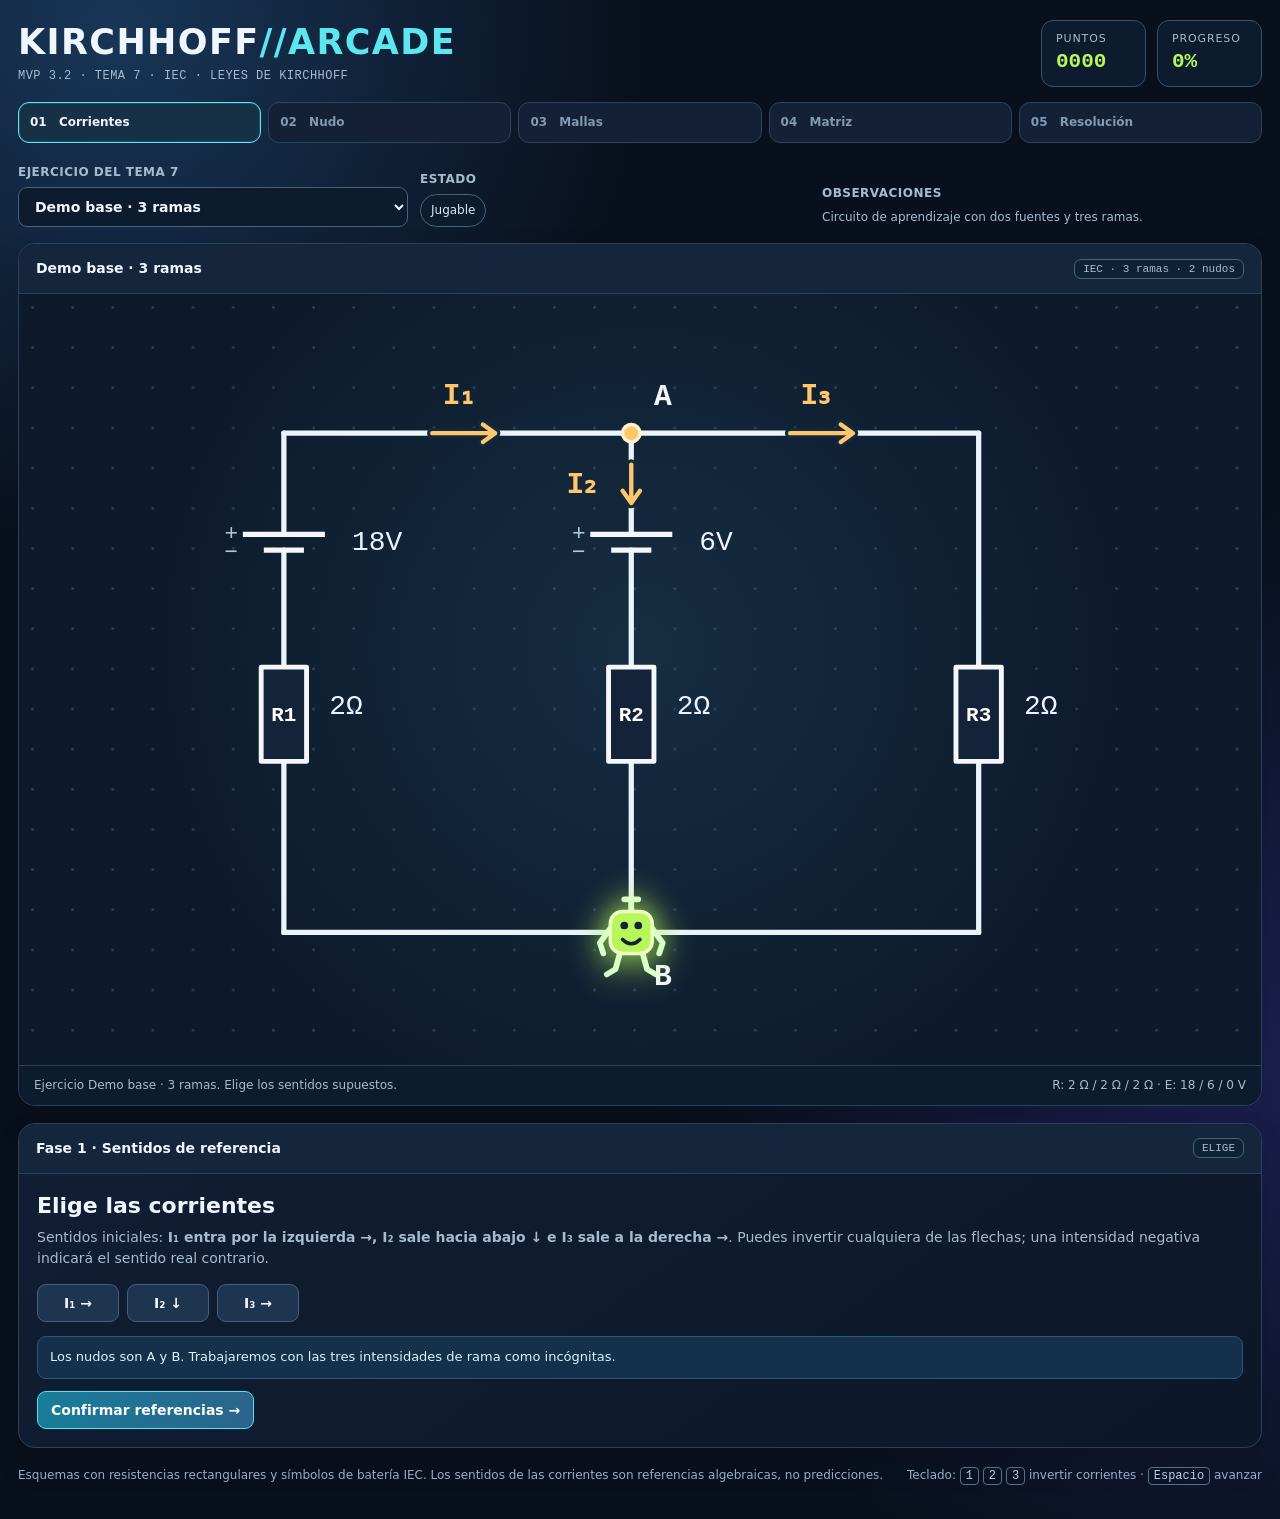
==== kirchhoff/index.html @ 3f63305c "Corregir ecuaciones algebraicas recortadas en pantallas móviles" ====
<!doctype html>
<html lang="es">
<head>
<meta charset="utf-8">
<meta name="viewport" content="width=device-width, initial-scale=1">
<meta name="color-scheme" content="dark">
<title>Kirchhoff Arcade · MVP 3.2</title>
<style>
  :root { --bg:#09101d; --card:#111c30; --card2:#0c182b; --border:#2c415b; --txt:#f0f6ff; --muted:#a7bbd0; --cyan:#5ce6f0; --lime:#b7f75c; --amber:#ffc66b; --red:#ff7786; --purple:#ac98ff; }
  *{box-sizing:border-box}
  body{margin:0;background:radial-gradient(circle at 9% 2%,#183657 0,transparent 28%),radial-gradient(circle at 96% 70%,#1b2050 0,transparent 35%),var(--bg);color:var(--txt);font:15px/1.55 system-ui,-apple-system,"Segoe UI",sans-serif;min-height:100vh}
  .shell{max-width:1580px;margin:auto;padding:20px 18px 34px}
  .top{display:flex;align-items:center;justify-content:space-between;gap:14px;flex-wrap:wrap;margin-bottom:15px}
  .logo{font-size:clamp(25px,3vw,35px);font-weight:900;letter-spacing:.04em;line-height:1.1}
  .logo span{color:var(--cyan)}
  .sub{font:12px/1.4 ui-monospace,Consolas,monospace;color:var(--muted);margin-top:6px;letter-spacing:.04em}
  .score{display:flex;gap:11px;flex-wrap:wrap}
  .stat{background:#0d1b2e;border:1px solid #36516b;padding:9px 14px;border-radius:12px;min-width:105px}
  .stat small{display:block;color:var(--muted);font-size:11px;text-transform:uppercase;letter-spacing:.08em}
  .stat strong{font:700 21px/1.45 ui-monospace,Consolas,monospace;color:var(--lime)}
  .stages{display:flex;gap:7px;margin:12px 0 16px;overflow:auto;padding-bottom:4px}
  .stage{flex:1;min-width:132px;background:#142035;border:1px solid #2d425c;border-radius:11px;padding:10px 11px;color:#8399b4;font-size:12px;font-weight:700}
  .stage.active{border-color:var(--cyan);color:var(--txt);background:#163045;box-shadow:inset 0 0 0 1px #5ce6f02a}
  .stage.done{color:var(--lime);border-color:#53843e}
  .stage b{margin-right:8px;color:inherit}
  .layout{display:grid;grid-template-columns:1fr;gap:17px;align-items:start}
  .card{background:linear-gradient(145deg,#111e33,#0c1729);border:1px solid var(--border);border-radius:17px;box-shadow:0 16px 33px #0000001f;overflow:hidden}
  .cardhead{display:flex;justify-content:space-between;align-items:center;gap:12px;padding:14px 17px;border-bottom:1px solid var(--border);background:#15253b}
  .cardhead strong{font-size:14px}
  .chip{border:1px solid #476480;background:#0e2136;border-radius:7px;padding:3px 8px;color:var(--muted);font:11px ui-monospace,Consolas,monospace}
  .board{padding:10px;background:radial-gradient(circle at 50% 46%,#162d42 0,#0d1a2c 65%);position:relative}
  #circuit{display:block;width:100%;height:auto;max-height:min(1000px,78vw);overflow:visible}
  .wire{stroke:#e9f4fd;stroke-width:3;fill:none;stroke-linecap:round;stroke-linejoin:round}
  .symbol{stroke:#f5f6fa;stroke-width:2.8;fill:#15233a;stroke-linejoin:round}
  .source-plate{stroke:#f5f6fa;stroke-width:3;stroke-linecap:square}
  .txt{fill:#f5f6fa;font:600 17px ui-monospace,Consolas,monospace}
  .txtsm{fill:#b2c7da;font:13px ui-monospace,Consolas,monospace}
  .component-value{fill:#ecf5ff;font:400 16px/1.2 ui-monospace,Consolas,monospace;pointer-events:none}
  .resistor-name{fill:#fff;font:700 12px ui-monospace,Consolas,monospace;text-anchor:middle;pointer-events:none}
  .direction-outline{fill:none;stroke:#13283d;stroke-width:6;stroke-linecap:round;stroke-linejoin:round}
  .direction{stroke:var(--amber);stroke-width:2.5;fill:none;stroke-linecap:round;stroke-linejoin:round}
  .dirlabel{fill:var(--amber);font:750 17px ui-monospace,Consolas,monospace;pointer-events:none}
  .dir-result{fill:var(--amber);stroke:#0b1c2c;stroke-width:3;paint-order:stroke;stroke-linejoin:round;font:650 17px ui-monospace,Consolas,monospace;pointer-events:none}
  .dir-result.six-current-value{font-size:15px}
  .dir-result.six-current-value.tight-value{font-size:13px}
  .dir-result.six-current-value.narrow-value{font-size:12px}
  .nod{fill:var(--amber);stroke:#fff3ce;stroke-width:2}
  .nodeglow{fill:none;stroke:var(--amber);stroke-width:2;opacity:.7}
  .branch-hit{fill:transparent;cursor:pointer}
  .branch-hit:focus{outline:none;stroke:var(--cyan);stroke-width:2;stroke-dasharray:5 5}
  .node-hit{fill:transparent;cursor:pointer}

  .dirclick{fill:transparent;cursor:pointer}
  /* Un sombreado violeta tenue distingue la malla activa del ámbar de las corrientes,
     del verde del personaje y del blanco de los símbolos. Detrás de todos ellos. */
  .glowloop{fill:#7569a8;fill-opacity:.28;stroke:#c4b9f0;stroke-opacity:.67;stroke-width:1.8;stroke-dasharray:8 7;pointer-events:none}
  .hero-body{fill:#b7f75c;stroke:#edffbe;stroke-width:2}
  .hero-eye{fill:#15233a}
  .hero-body.sad{fill:#a64a17;stroke:#e99659}
  .hero-limb{stroke:#d9ffc5;stroke-width:3.3;fill:none;stroke-linecap:round;stroke-linejoin:round}
  .hero-limb.sad{stroke:#eea16f}
  .hero-mouth{stroke:#122236;stroke-width:2;fill:none;stroke-linecap:round}
  .lap-chip{color:var(--amber);font-weight:700;margin:6px 0 0}
  .eq-equals{display:flex;align-items:center;justify-content:center;font:900 30px ui-monospace,monospace;color:var(--cyan)}
  #hero{filter:drop-shadow(0 0 9px #b7f755);cursor:pointer;pointer-events:all;touch-action:none;user-select:none}
  #hero.hero-user-hidden{visibility:hidden;pointer-events:none}
  #heroHit{fill:transparent;pointer-events:all;cursor:pointer}
  .boardfoot{display:flex;justify-content:space-between;gap:10px;flex-wrap:wrap;padding:10px 15px;background:#0d1b2e;border-top:1px solid var(--border);color:var(--muted);font-size:12px}
  .boardfoot b{color:var(--cyan);font-weight:600}
  .body{padding:18px}
  .phase-title{margin:0 0 7px;font-size:22px;font-weight:850;line-height:1.25}
  .desc{color:var(--muted);margin:0 0 14px;font-size:14px}
  .btnrow{display:flex;gap:9px;flex-wrap:wrap;align-items:center}
  button{color:var(--txt);font:600 14px system-ui,sans-serif;border:1px solid #45607c;background:#1e3550;padding:10px 13px;border-radius:9px;cursor:pointer;transition:filter .12s,transform .12s}
  button:hover:not(:disabled){filter:brightness(1.18)}
  button:active:not(:disabled){transform:translateY(1px)}
  button:disabled{opacity:.4;cursor:not-allowed}
  button.primary{background:linear-gradient(100deg,#187d9a,#2c638b);border-color:#4be6f0;color:white}
  button.success{background:#376c37;border-color:#91db66}
  button.ghost{background:transparent;border-color:#47627b;color:#afc6dc}
  button.small{padding:7px 10px;font-size:12px}
  button.selected{background:#3d4f76;border-color:var(--cyan);box-shadow:inset 0 0 0 1px #5ce6f050}
  .eqpanel{padding:13px;background:#0a1729;border:1px solid #324967;border-radius:12px;margin:13px 0}
  .eqtitle{color:var(--cyan);font-weight:800;font-size:11px;letter-spacing:.1em;text-transform:uppercase;margin-bottom:8px}
  .eq{font:600 clamp(15px,2vw,20px)/1.8 ui-monospace,Consolas,monospace;word-break:break-word}
  .eq + .eq{border-top:1px dashed #294661;padding-top:6px;margin-top:6px}
  .eq.good{color:var(--lime)}
  .node-eq-list{display:grid;gap:0;width:100%;margin:3px 0}
  .node-eq-row{display:grid;grid-template-columns:75px minmax(0,1fr);gap:10px;align-items:baseline;padding:9px 2px;border-bottom:1px solid #29415b}
  .node-eq-row:last-child{border-bottom:0}
  .node-eq-label{color:#a9c4db;font:700 12px/1.6 system-ui,sans-serif}
  .node-eq-formula{font:700 clamp(14px,1.6vw,17px)/1.5 ui-monospace,Consolas,monospace;font-variant-numeric:tabular-nums;white-space:normal;overflow-wrap:anywhere}

  .notes{font-size:13px;color:var(--muted)}
  .message{padding:10px 12px;border-radius:9px;background:#14304a;color:#d8f5fb;border:1px solid #285a78;font-size:13px;min-height:43px;margin:12px 0}
  .message.bad{background:#3c2233;border-color:#a95166;color:#ffe1e7}
  .message.good{background:#1b382b;border-color:#5f9f64;color:#d2ffd8}
  .dirbuttons{display:flex;gap:8px;flex-wrap:wrap;margin:8px 0 14px}
  .dirbuttons button{min-width:82px}
  .build{display:grid;grid-template-columns:minmax(0,1fr) 38px minmax(0,1fr);gap:9px;margin:13px 0}
  .build .eqpanel{margin:0;min-height:100px}
  .mathlabel{display:block;color:var(--muted);font-size:11px;line-height:1.3}
  .eqlist{margin-top:10px;padding:10px 12px;background:#101f35;border-radius:10px;border:1px solid #314d6b}
  .eqlist .eq{font-size:14px}
  .component-source.component-lit,.component-resistor.component-lit{filter:drop-shadow(0 0 9px #ffe288) drop-shadow(0 0 7px #ffca55)}
  .component-source.component-lit .source-plate{stroke:#fff1ae;stroke-width:5;filter:drop-shadow(0 0 7px #ffd463)}
  .component-source.component-lit .source-halo{fill:#715119;stroke:#ffe08a;stroke-width:2.2}
  .component-source.component-lit rect:not(.source-halo){fill:#79551d;stroke:#ffe08a;stroke-width:2}
  .component-source.component-lit .source-lead{stroke:#ffe9a0;stroke-width:4}
  .component-source.component-lit text{fill:#fff0af;filter:drop-shadow(0 0 5px #ffd463)}
  .component-resistor.component-lit .symbol{stroke:#fff2b9;stroke-width:5;fill:#79551f;filter:drop-shadow(0 0 10px #ffe288)}
  .component-resistor.component-lit text{fill:#fff0af;filter:drop-shadow(0 0 5px #ffe28c)}
  .circuit-controls{padding:14px 16px 16px;background:#102139;border-top:1px solid #3d5772;display:grid;gap:10px}
  .circuit-controls .message{margin:2px 0}
  .circuit-controls .lap-chip{margin:2px 0}
  .circuit-controls .btnrow{margin:0}
  .circuit-controls-inner{display:grid;gap:10px}
  .circuit-controls .control-groups{display:flex;flex-wrap:wrap;gap:10px 20px;align-items:center}
  .circuit-controls .control-actions{display:flex;align-items:center;gap:9px;flex-wrap:wrap}
  .board-equations{padding:12px 15px;background:#0a1729;border-top:1px solid #344c67}
  .board-equations .eqtitle{margin-bottom:8px}
  .board-eq-row{display:grid;grid-template-columns:75px minmax(0,1fr);align-items:baseline;gap:9px;padding:6px 0;border-top:1px solid #263b53}
  .board-eq-row:first-of-type{border-top:0}
  .board-eq-label{color:#b8cddf;font-size:12px;font-weight:700}
  .board-eq-formula{display:flex;align-items:baseline;justify-content:flex-start;flex-wrap:wrap;column-gap:14px;row-gap:2px;font:650 clamp(14px,1.65vw,18px)/1.7 ui-monospace,Consolas,monospace}
  .board-eq-left,.board-eq-right{min-width:50px}
  .board-eq-equal{color:var(--cyan);font-weight:900;font-size:22px}
  .flash-term{display:inline-block;white-space:nowrap;border-radius:4px;padding:0 3px;animation:termBlink .9s step-end infinite!important;will-change:opacity,background-color;color:#ffec95}
  @keyframes termBlink{0%,49%{color:#ffe083;opacity:1;background:#99681b;text-shadow:0 0 12px #ffce55;box-shadow:0 0 9px #ffc95866}50%,100%{color:#f4f7ff;opacity:.23;background:transparent;text-shadow:none;box-shadow:none}}
  /* La flecha y el término comienzan su ciclo en el mismo fotograma al detenerse el personaje. */
  .flash-arrow{animation:arrowBlink .9s step-end infinite!important;filter:drop-shadow(0 0 4px var(--amber))}
  @keyframes arrowBlink{0%,49%{opacity:1}50%,100%{opacity:.23}}
  .reductions{padding:12px;border:1px solid #67805e;border-radius:10px;margin-bottom:12px;background:#142d2a}
  .reductions input{width:88px;background:#071426;color:#fff;border:1px solid #65896c;border-radius:6px;padding:8px;font:700 15px monospace}
  .reductions .reduce-row{display:flex;gap:10px;align-items:center;flex-wrap:wrap;margin:6px 0}
  .matrix{display:grid;grid-template-columns:repeat(3,minmax(0,1fr)) 12px minmax(0,1fr);gap:6px;align-items:center}
  .mat-head{text-align:center;color:var(--muted);font-size:11px}
  .mat-sep{height:36px;border-left:2px solid var(--cyan);margin:0 5px}
  .matrix input{width:100%;height:42px;text-align:center;background:#071426;border:1px solid #46637a;border-radius:7px;color:var(--txt);font:700 16px ui-monospace,monospace;outline:0}
  .matrix input:focus{border-color:var(--cyan);box-shadow:0 0 0 1px var(--cyan)}
  .matrix input.correct{border-color:#80b957;background:#18352c}
  .matrix input.wrong{border-color:#fc8595;background:#3b2030}
  .muted{color:var(--muted)}
  .steps{margin:14px 0;display:grid;grid-template-columns:minmax(0,1fr);gap:8px;min-width:0;width:100%}
  .step{display:flex;align-items:start;gap:10px;min-width:0;width:100%;padding:10px;border:1px solid #36516b;background:#132740;border-radius:10px;font-size:14px}
  .stepnum{flex:0 0 26px;background:#27627e;border-radius:7px;color:#e9fdff;font:800 13px ui-monospace,monospace;text-align:center;padding:4px 0}
  .step-main{flex:1;min-width:0}
  .step-heading{font-weight:800;color:#c2f3fb;font-size:14px;margin-bottom:5px}
  .step-description{color:#d3e3f4;font-size:13px;line-height:1.5;margin:5px 0 8px}
  .algebra-scroll{width:100%;min-width:0;max-width:100%;overflow-x:auto;overscroll-behavior-x:contain;border:1px solid #34506a;border-radius:8px;margin:9px 0}
  .algebra-table{border-collapse:collapse;width:max-content;min-width:100%;table-layout:auto;font:600 13px/1.4 ui-monospace,Consolas,monospace;font-variant-numeric:tabular-nums;background:#0b1b2d}
  .algebra-table col.alg-label-col{width:19%}
  .algebra-table col.alg-term-col{width:20%}
  .algebra-table col.alg-eq-col{width:6%}
  .algebra-table col.alg-result-col{width:15%}
  .algebra-table th,.algebra-table td{padding:7px 6px;text-align:right;white-space:nowrap;vertical-align:middle;border-bottom:1px solid #28445b}
  .algebra-table th{color:#94bcd6;background:#142943;font-size:11px}
  .algebra-table th:first-child,.algebra-table td:first-child{text-align:left;color:#a6c8e1;font-size:11px}
  .algebra-table td.alg-equal{text-align:center;color:var(--cyan);font-weight:900}
  .algebra-table td.alg-empty{color:#6a8197}
  .algebra-table tr:last-child td{border-bottom:0}
  .algebra-table tr.alg-total td{border-top:2px solid var(--amber);color:#ffe1a2}
  .algebra-table tr.alg-total td:first-child{font-weight:800}
  /* En móvil, ecuación completa en filas flexibles: ningún coeficiente se recorta. */
  .algebra-mobile{display:none}
  .alg-mobile-row{padding:10px 9px;border-bottom:1px solid #29435b;background:#0b1b2d}
  .alg-mobile-row:first-child{border-radius:8px 8px 0 0}
  .alg-mobile-row:last-child{border-bottom:0;border-radius:0 0 8px 8px}
  .alg-mobile-row.alg-total{border-top:2px solid var(--amber);background:#273028}
  .alg-mobile-label{font:700 12px/1.4 system-ui,sans-serif;color:#a9cde4;margin-bottom:7px;overflow-wrap:anywhere}
  .alg-mobile-equation{display:flex;align-items:baseline;flex-wrap:wrap;gap:4px 8px;font:650 14px/1.65 ui-monospace,Consolas,monospace;color:#f1f6fd;font-variant-numeric:tabular-nums}
  .alg-mobile-term,.alg-mobile-answer{white-space:nowrap}
  .alg-mobile-equal{color:var(--cyan);font-weight:900}
  .alg-mobile-answer{color:#ffda90}
  .alg-total .alg-mobile-equation{color:#ffe1a2}
  .result{display:grid;grid-template-columns:repeat(3,1fr);gap:8px;margin:15px 0}
  .result div{background:#163529;border:1px solid #5a9358;padding:12px 7px;text-align:center;border-radius:11px}
  .result small{display:block;color:#bed4c0;font:12px ui-monospace,monospace}
  .result strong{font:800 clamp(19px,2.5vw,27px) ui-monospace,monospace;color:var(--lime)}
  .footer{margin-top:18px;font-size:12px;color:#96adc5;line-height:1.6}
  .hide{display:none!important}
  .flexbetween{display:flex;align-items:center;justify-content:space-between;gap:12px;flex-wrap:wrap}
  .key{font:12px ui-monospace,monospace;border:1px solid #55718a;border-radius:4px;padding:1px 5px;color:#b7cee4}
  @media(max-width:970px){.layout{grid-template-columns:1fr}.stages{flex-wrap:wrap}.stage{flex:1 1 30%}}
  @media(max-width:640px){
    .card,.body,.steps,.step-main,.eqpanel{min-width:0}
    .algebra-desktop{display:none}
    .algebra-mobile{display:grid;border:1px solid #34506a;border-radius:8px;margin:9px 0;min-width:0;width:100%}
    .eq,.node-eq-formula,.board-eq-formula,.adv-eqline{overflow-wrap:anywhere;word-break:normal}
    .board-eq-row,.node-eq-row{grid-template-columns:58px minmax(0,1fr);gap:6px}
    .result{grid-template-columns:repeat(auto-fit,minmax(90px,1fr))}
  }
  @media(max-width:540px){.shell{padding:12px 8px 25px}.body{padding:13px}.logo{font-size:24px}.stage{min-width:90px;padding:8px;font-size:10px}.stat{min-width:76px}.build{grid-template-columns:minmax(0,1fr) 22px minmax(0,1fr)}.board{padding:3px}.cardhead{padding:10px}}
  
  .exercisebar{display:flex;gap:12px;flex-wrap:wrap;align-items:end;margin:0 0 16px}
  .field{display:grid;gap:5px;min-width:0;max-width:100%;flex:1 1 270px}
  .field label{font-size:12px;color:var(--muted);font-weight:700;letter-spacing:.04em;text-transform:uppercase}
  select{max-width:100%;background:#0d1b2e;border:1px solid #47627b;color:var(--txt);border-radius:9px;padding:10px 12px;font:600 14px system-ui,sans-serif}
  .mini{font-size:12px;color:var(--muted)}
  .pill{display:inline-flex;align-items:center;gap:6px;padding:6px 10px;border:1px solid #47627b;border-radius:999px;background:#0d1b2e;font-size:12px;color:#d9e9f6}
  .helper{margin-top:10px;padding:10px 12px;background:#0f1d31;border:1px dashed #39536d;border-radius:10px;font-size:13px;color:#c6d8e8}
  .fx-plusminus{fill:#0d1b2e;stroke:#ffd78f;stroke-width:2}
  .fx-pm-text{fill:#ffd78f;font:900 16px ui-monospace,monospace;text-anchor:middle;dominant-baseline:middle}
  .fx-arrow{stroke:var(--amber);stroke-width:3;fill:none;stroke-linecap:round;stroke-linejoin:round}
  .fx-current-dot{fill:#ffe0a0;filter:drop-shadow(0 0 5px #ffd58f)}
  .fx-current-halo{fill:#ffecc6;opacity:.19}
  .adv-mat-overflow{overflow-x:auto;margin:12px 0;padding:10px;background:#0b1c30;border:1px solid #36506a;border-radius:10px}
  .adv-mat-head,.adv-mat-row{display:grid;grid-template-columns:repeat(7,minmax(48px,1fr));gap:5px;min-width:395px;margin:4px 0}
  .adv-mat-head span{font:700 12px monospace;color:#a4cde3;text-align:center}
  .adv-mat-row input{width:100%;height:36px;text-align:center;background:#081526;color:#fff;border:1px solid #4c6884;border-radius:5px;font:700 13px monospace}
  .adv-mat-row input.correct{border-color:#93cd72;background:#153528}
  .adv-mat-row input.wrong{border-color:#f47c8b;background:#3a1b2b}
  .adv-eqline{font:600 13px/1.65 ui-monospace,Consolas,monospace;white-space:normal;word-break:break-word;padding:4px 6px;border-bottom:1px solid #2e4560}
  @media(prefers-reduced-motion:reduce){*{scroll-behavior:auto!important;animation:none!important;transition:none!important}.flash-term{opacity:1!important;background:#99681b!important;color:#ffe083!important}.flash-arrow{opacity:1!important}}
</style>
</head>
<body>
<div class="shell">
  <header class="top">
    <div><div class="logo">KIRCHHOFF<span>//ARCADE</span></div><div class="sub">MVP 3.2 · TEMA 7 · IEC · LEYES DE KIRCHHOFF</div></div>
    <div class="score"><div class="stat"><small>Puntos</small><strong id="score">0000</strong></div><div class="stat"><small>Progreso</small><strong id="percent">0%</strong></div></div>
  </header>
  <nav class="stages" id="stagebar" aria-label="Fases">
    <div class="stage active" data-stage="0"><b>01</b> Corrientes</div>
    <div class="stage" data-stage="1"><b>02</b> Nudo</div>
    <div class="stage" data-stage="2"><b>03</b> Mallas</div>
    <div class="stage" data-stage="3"><b>04</b> Matriz</div>
    <div class="stage" data-stage="4"><b>05</b> Resolución</div>
  </nav>
  <div class="exercisebar">
    <div class="field">
      <label for="exerciseSelect">Ejercicio del tema 7</label>
      <select id="exerciseSelect"></select>
    </div>
    <div class="field">
      <label>Estado</label>
      <div><span class="pill" id="exerciseStatus">Adaptado al MVP</span></div>
    </div>
    <div class="field" style="flex:1 1 320px">
      <label>Observaciones</label>
      <div class="mini" id="exerciseHint">Selecciona un ejercicio: reinicia la partida con sus resistencias y fuentes.</div>
    </div>
  </div>
  <main class="layout">
    <section class="card">
      <div class="cardhead"><strong id="boardTitle">Circuito de tres ramas · 2 nudos</strong><span class="chip" id="boardBadge">IEC · CC</span></div>
      <div class="board">
        <svg id="circuit" viewBox="0 0 700 430" role="img" aria-label="Circuito de corriente continua con símbolos IEC y flechas seleccionables">
          <defs><pattern id="dots" width="23" height="23" patternUnits="userSpaceOnUse"><circle cx="2" cy="2" r=".8" fill="#34516e" opacity=".8"/></pattern></defs>
          <rect x="0" y="0" width="700" height="430" fill="url(#dots)"/>
          <rect id="loopHighlight" class="glowloop hide" x="156" y="87" width="179" height="260" rx="11"/>
          <g id="staticCircuit"></g>
          <g id="loopArrows"></g>
          <g id="dirGraphics"></g>
          <g id="flowFX"></g>
          <g id="sourceArrowFX"></g>
          <g id="componentFX"></g>
          <circle class="nodeglow hide" id="nodePulse" cx="345" cy="74" r="19"/>
          <rect class="dirclick" tabindex="0" role="button" aria-label="Cambiar I1" id="dirHit0" x="180" y="43" width="126" height="65"/>
          <rect class="dirclick" tabindex="0" role="button" aria-label="Cambiar I2" id="dirHit1" x="353" y="74" width="92" height="67"/>
          <rect class="dirclick" tabindex="0" role="button" aria-label="Cambiar I3" id="dirHit2" x="395" y="43" width="127" height="65"/>
          <circle class="node-hit" id="nodeHit" tabindex="0" role="button" aria-label="Analizar nudo A" cx="345" cy="74" r="29"/>
          <g id="hero" transform="translate(345 360)"><g id="heroShape">
            <!-- Articulaciones independientes: brazos relajados hacia abajo en reposo. -->
            <g id="heroArmLeft"><path class="hero-limb" d="M-10 -5 L-18 6 L-16 12"/></g>
            <g id="heroArmRight"><path class="hero-limb" d="M10 -5 L18 6 L16 12"/></g>
            <g id="heroLegLeft"><path class="hero-limb" d="M-6 10 L-9 21 L-14 24"/></g>
            <g id="heroLegRight"><path class="hero-limb" d="M6 10 L9 21 L14 24"/></g>
            <path class="hero-limb" d="M0 -12 V-19 M-4 -19 H4"/>
            <rect id="heroBody" class="hero-body" x="-12" y="-12" width="24" height="24" rx="7"/>
            <circle class="hero-eye" cx="-4" cy="-4" r="2.2"/><circle class="hero-eye" cx="4" cy="-4" r="2.2"/>
            <path id="heroMouth" class="hero-mouth" d="M-5 4 Q0 9 5 4"/>
          </g><rect id="heroHit" x="-27" y="-29" width="54" height="58" aria-hidden="true"/></g>
        </svg>
      </div>
      <div id="boardEquations" class="board-equations hide" aria-live="polite">
        <div class="eqtitle">Ecuaciones de malla · se completan durante el recorrido</div>
        <div class="board-eq-row"><div class="board-eq-label">Malla 1</div><div class="board-eq-formula"><span class="board-eq-left" id="boardM0R"></span><span class="board-eq-equal">=</span><span class="board-eq-right" id="boardM0E"></span></div></div>
        <div class="board-eq-row"><div class="board-eq-label">Malla 2</div><div class="board-eq-formula"><span class="board-eq-left" id="boardM1R"></span><span class="board-eq-equal">=</span><span class="board-eq-right" id="boardM1E"></span></div></div>
      </div>
      <div id="advBoardEquations" class="board-equations hide" aria-live="polite"><div class="eqtitle">Actividad 7.6 · ecuaciones construidas debajo del circuito</div><div id="advBoardRows"></div></div>
      <div id="circuitControls" class="circuit-controls hide" aria-label="Controles del recorrido bajo el circuito">
        <div id="standardCircuitControls" class="circuit-controls-inner hide">
          <div class="control-groups">
            <div class="btnrow" id="loopButtons"><button data-loop="0" class="selected">Malla 1 · izquierda</button><button data-loop="1">Malla 2 · derecha</button></div>
            <div class="btnrow"><button id="cw" class="small selected">Horario ↻</button><button id="ccw" class="small">Antihorario ↺</button><button id="resetLoop" class="small ghost">Repetir recorrido</button></div>
          </div>
          <div class="lap-chip" id="lapLabel">Vuelta 1/2 · resistencias (R·I)</div>
          <div class="message" id="loopFeedback">Comienza el recorrido de la malla 1.</div>
          <div class="control-actions"><button class="primary" id="advance">Avanzar al siguiente elemento →</button><button class="success hide" id="goMatrix">Organizar el sistema →</button></div>
        </div>
        <div id="advancedCircuitControls" class="circuit-controls-inner hide">
          <div class="control-groups">
            <div class="btnrow" id="advLoopButtons"><button class="small selected" data-sixloop="0">Malla 1</button><button class="small" data-sixloop="1">Malla 2</button><button class="small" data-sixloop="2">Malla 3</button></div>
            <div class="btnrow"><button class="small selected" id="advCw">Horario ↻</button><button class="small" id="advCcw">Antihorario ↺</button></div>
          </div>
          <div class="lap-chip" id="advLap">Vuelta 1/2 · Σ R·I</div>
          <p class="message" id="advLoopMsg">Cada malla parte de su nudo indicado: C, C o D.</p>
          <div class="control-actions"><button class="primary" id="advNext">Iniciar recorrido desde C →</button><button class="success hide" id="advToMatrix">Construir matriz 6 × 6 →</button></div>
        </div>
      </div>
      <div class="boardfoot"><span id="boardState">Selecciona las flechas: cualquier referencia es válida.</span><span id="boardSummary">Fuentes: 18 V, 6 V · R: 2 Ω</span></div>
    </section>
    <section class="card" aria-live="polite" id="phaseCard">
      <div class="cardhead"><strong id="phaseHead">Fase 1 · Sentidos de referencia</strong><span class="chip" id="phaseChip">ELIGE</span></div>
      <div class="body">
        <div id="advancedPhase" class="hide">
          <h1 class="phase-title">Actividad resuelta 7.6 · Kirchhoff completo</h1>
          <p class="desc">Circuito original organizado en <b>4 nudos (n−1 = 3)</b>, <b>6 ramas</b> y <b>3 mallas</b>. Los elementos en serie de cada rama conservan sus valores y polaridades. Las referencias de corriente son elecciones algebraicas.</p>
          <div class="eqtitle">Sentidos supuestos de I₁ a I₆</div>
          <div class="dirbuttons" id="advDirections"></div>
          <p class="message" id="advInfo"></p>
          <button class="primary" id="advStart">Confirmar sentidos y obtener ecuaciones de nudos →</button>
          <div id="advKCL" class="eqpanel hide"><div class="eqtitle">Primera ley · 3 ecuaciones independientes</div><div class="eq" style="font-size:14px" id="advKCLtext"></div></div>
          <div id="advLoops" class="hide">
            <h2 class="phase-title" style="font-size:19px">Mallas · dos vueltas por malla</h2>
            <p class="desc">Selecciona la malla, el sentido de recorrido y continúa las animaciones con los controles situados debajo del circuito. Las ecuaciones se construyen en un único lugar, bajo el esquema.</p>
          </div>
          <div id="advMatrix" class="hide">
            <h2 class="phase-title">Sistema matricial 6 × 6</h2>
            <p class="desc">Las ecuaciones de nudo se normalizan con todas las incógnitas a la izquierda y cero a la derecha. Escribe los coeficientes de cada ecuación.</p>
            <div class="eqlist"><div class="eqtitle">Tres nudos + tres mallas</div><div id="advMatEqs"></div></div>
            <div class="adv-mat-overflow"><div id="advMatInputs"></div></div>
            <div class="btnrow"><button class="primary" id="advMatVerify">Comprobar matriz</button><button class="ghost small" id="advFill">Rellenar para probar</button></div>
            <div class="message" id="advMatFeedback"></div>
            <button class="success hide" id="advSolveBtn">Resolver mediante sustitución y reducción →</button>
          </div>
          <div id="advSolve" class="hide">
            <h2 class="phase-title">Resolución algebraica</h2>
            <p class="desc">Como en la demostración: sustituimos los nudos en las mallas, aplicamos reducción con los coeficientes alineados, hacemos sustitución regresiva y comprobamos el circuito.</p>
            <div class="steps" id="advSolveSteps"></div>
            <button class="primary" id="advSolveNext">Siguiente paso →</button>
            <div id="advResultPanel" class="hide" style="margin-top:14px">
              <div class="eqtitle">Intensidades calculadas</div>
              <div class="result" id="advResults"></div>
              <div class="message good" id="advResultCheck">Comprobación de las ecuaciones originales.</div>
            </div>
          </div>
        </div>
        <div id="phase0">
          <h1 class="phase-title">Elige las corrientes</h1>
          <p class="desc">Sentidos iniciales: <b>I₁ entra por la izquierda →, I₂ sale hacia abajo ↓ e I₃ sale a la derecha →</b>. Puedes invertir cualquiera de las flechas; una intensidad negativa indicará el sentido real contrario.</p>
          <div class="reductions hide" id="reductions"><div class="eqtitle">Paso inicial · simplificación de resistencias</div><div id="reduceRows"></div><button class="small success" id="checkReductions">Comprobar equivalencias</button><span id="reduceMsg" class="mini"></span></div>
          <div class="dirbuttons" id="dirButtons"></div>
          <div class="message">Los nudos son A y B. Trabajaremos con las tres intensidades de rama como incógnitas.</div>
          <button class="primary" id="confirmDirs">Confirmar referencias →</button>
        </div>
        <div id="networkPhase" class="hide">
          <h1 class="phase-title">Resistencia equivalente entre A y B</h1>
          <p class="desc" id="networkIntro">Observa la red original del ejercicio y calcula la resistencia equivalente vista desde los terminales A y B.</p>
          <div class="eqpanel"><div class="eqtitle">Desafío de equivalencias</div>
            <div class="btnrow"><label for="networkR">R<sub>eq</sub> (Ω):</label><input id="networkR" style="background:#081527;border:1px solid #56748e;color:#fff;border-radius:8px;padding:10px;width:130px;font:700 18px monospace" type="text" inputmode="decimal" placeholder="?"/><button class="primary" id="networkVerify">Comprobar</button></div>
            <div class="message" id="networkFeedback">Utiliza los símbolos IEC y las asociaciones eléctricas que correspondan.</div>
          </div>
          <div class="btnrow"><button id="networkHint" class="ghost">Mostrar una pista</button><button id="networkExplain" class="small ghost hide">Ver procedimiento</button></div>
          <div class="steps" id="networkSteps"></div>
          <div class="message good hide" id="networkDone">Ejercicio resuelto y verificado.</div>
          <button id="networkRestart" class="success hide">Volver a jugar</button>
        </div>
        <div id="phase1" class="hide">
          <h1 class="phase-title">Ley de los nudos</h1>
          <p class="desc">La ecuación se genera directamente: <b>corrientes que entran = corrientes que salen</b>. Hay 2 nudos, por tanto <b>n − 1 = 1 ecuación independiente</b>.</p>
          <div class="btnrow hide"><button id="selectA" class="primary">Analizar nudo A</button><button id="selectB" class="ghost">Analizar nudo B</button></div>
          <div class="eqpanel hide" id="nodeEqPanel"><div class="eqtitle">Ecuación KCL · n − 1 = 1</div><div class="eq" id="nodeEq"></div></div>
          <div class="message" id="nodeFeedback">Los dos nudos proporcionan ecuaciones equivalentes; basta una independiente.</div>
          <button id="goLoops" class="primary hide">Continuar a las mallas →</button>
        </div>
        <div id="phase2" class="hide">
          <h1 class="phase-title">Recorre las mallas</h1>
          <p class="desc">Cada malla requiere <b>dos vueltas completas</b>: primero construye los términos <b>R·I</b> y después recoge las tensiones de las fuentes. <b>Ambas mallas comienzan siempre en el nudo B</b>. Las caídas de tensión quedan a la izquierda del signo igual y las fuentes a la derecha.</p>
          <div class="helper" id="loopHelper">Las dos mallas comienzan en B. Debajo del circuito se construyen las ecuaciones. En la vuelta Σ R·I se iluminan las resistencias y circulan las bolitas amarillas; en Σ U se iluminan las fuentes. El término nuevo parpadea hasta continuar. Los botones para avanzar también están debajo del circuito.</div>
          <!-- Compatibilidad con el motor de ecuaciones: campos no visibles. Solo el panel del circuito muestra las ecuaciones. -->
          <div class="hide" aria-hidden="true"><span id="resBuild"></span><span id="sourceBuild"></span><span id="finishedLoops"></span></div>
        </div>
        <div id="phase3" class="hide">
          <h1 class="phase-title">Construye la matriz</h1>
          <p class="desc">Ya tienes <b>3 ecuaciones independientes para 3 incógnitas</b>. Escribe los coeficientes de I₁, I₂, I₃ y el término independiente de cada ecuación, en el orden mostrado.</p>
          <div class="eqlist"><div class="eqtitle">Sistema obtenido</div><div id="matrixEqs"></div></div>
          <div class="eqpanel"><div class="eqtitle">A · I = b</div><div class="matrix" id="matrixInputs"></div></div>
          <div class="btnrow"><button class="primary" id="verifyMatrix">Comprobar matriz</button><button class="ghost small" id="fillMatrix">Rellenar para probar</button></div>
          <div class="message" id="matrixFeedback">Utiliza números con signo. Los huecos de coeficientes nulos son 0.</div>
          <button class="success hide" id="goSolve">Resolver algebraicamente →</button>
        </div>
        <div id="phase4" class="hide">
          <h1 class="phase-title">Resolución algebraica</h1>
          <p class="desc">Orden de resolución: <b>1. Sustitución de la ecuación del nudo en las mallas; 2. Reducción de las dos ecuaciones resultantes; 3. Sustitución regresiva</b>. La igualación solo se usaría cuando resultase estrictamente necesaria. Se respetan los sentidos de referencia elegidos.</p>
          <div class="eqpanel"><div class="eqtitle">Ecuaciones obtenidas</div><div class="eq" id="solveNodal">I₁ = I₂ + I₃</div><div class="eq" id="solveMesh1">—</div><div class="eq" id="solveMesh2">—</div></div>
          <div class="steps" id="solutionSteps"></div>
          <div class="btnrow"><button class="primary" id="nextStep">Siguiente paso →</button><button class="ghost small" id="restartSteps">Repetir resolución</button></div>
          <div id="resultPanel" class="hide">
            <div class="result" id="results"></div>
            <div class="message good">Verificación: al sustituir las intensidades, <b>A · I = b</b> en las tres ecuaciones. Nivel superado.</div>
            <div class="helper" id="undoEquivalence"></div>
            <button class="success" id="playAgain">Volver a jugar ↻</button>
          </div>
        </div>
      </div>
    </section>
  </main>
  <footer class="footer flexbetween"><span>Esquemas con resistencias rectangulares y símbolos de batería IEC. Los sentidos de las corrientes son referencias algebraicas, no predicciones.</span><span>Teclado: <span class="key">1</span> <span class="key">2</span> <span class="key">3</span> invertir corrientes · <span class="key">Espacio</span> avanzar</span></footer>
</div>
<script>
(()=>{'use strict';
  const $=(id)=>document.getElementById(id);
  // El personaje solo se oculta mientras dura la pulsación.
  // La liberación se escucha en document para restaurarlo incluso si el dedo
  // o el puntero termina fuera del personaje, que entretanto es invisible.
  let heroPressPointer=null;
  function setHeroUserHidden(hidden){
    $('hero').classList.toggle('hero-user-hidden',hidden);
  }
  function endHeroPress(e){
    if(heroPressPointer===null)return;
    if(e&&e.pointerId!==undefined&&e.pointerId!==heroPressPointer)return;
    heroPressPointer=null;
    setHeroUserHidden(false);
  }
  $('hero').addEventListener('pointerdown',e=>{
    if(heroPressPointer!==null||!e.isPrimary)return;
    if(e.pointerType==='mouse'&&e.button!==0)return;
    heroPressPointer=e.pointerId;
    setHeroUserHidden(true);
    e.preventDefault();
    e.stopPropagation();
  });
  document.addEventListener('pointerup',endHeroPress);
  document.addEventListener('pointercancel',endHeroPress);
  window.addEventListener('blur',()=>endHeroPress());
  $('hero').addEventListener('contextmenu',e=>e.preventDefault());
  const S={phase:0,signs:[1,-1,-1],score:0,nodeDone:false,loops:[null,null],scoredLoops:[false,false],loopBonusAwarded:false,loop:0,cw:true,pass:"resistors",route:null,waypoint:-1,legIndex:0,flowBranch:null,flowReq:null,es:[],rs:[],animating:false,finished:false,step:0};
  const X=[146,345,544],TOP=74,BOT=360,SY=136,RY=235;
  const names=['I₁','I₂','I₃'];
  const exercises=[
    {id:'base',label:'Demo base · 3 ramas',R:[2,2,2],E:[18,6,0],status:'Jugable',hint:'Circuito de aprendizaje con dos fuentes y tres ramas.'},
    {id:'c71',label:'Comprobación 7.1 · 12 V / 5 V',R:[5,1,12],E:[12,5,0],parts:[[5],[1],[2,10]],status:'Jugable',hint:'Adaptación de las tres ramas de la actividad. R3 reúne 2 Ω y 10 Ω en serie.',source:'act.-comprobacion-7.1.txt'},
    {id:'c72',label:'Comprobación 7.2 · fuentes en retorno',R:[4,8,7],E:[0,-10,-30],parts:[[4],[8],[6,1]],status:'Jugable (equivalente)',hint:'Esquema equivalente: las fuentes horizontales de 10 V y 20 V se trasladan a las ramas; R3 = 6 + 1 Ω.',source:'act.-comprobacion-7.2.txt'},
    {id:'c75',label:'Comprobación 7.5 · 140 V / 90 V',R:[20,100,5],E:[140,0,90],status:'Jugable',hint:'Se usa la primera configuración con dos fuentes de 140 V y 90 V, carga de 100 Ω, y resistencias de 20 Ω y 5 Ω.',source:'act.-comprobacion-7.5.txt'},
    {id:'r75',label:'Resuelta 7.5 · tres generadores de 24 V',R:[1/15,0.3,10],E:[24,24,0],parts:[[0.1,0.2],[0.3],[10]],partsMode:['parallel','series','series'],status:'Jugable (equivalente)',hint:'Las ramas de 24 V con resistencias internas de 0,1 Ω y 0,2 Ω se agrupan en una rama equivalente de 0,066667 Ω. Al terminar se recuperan las cuatro intensidades originales (0,1 Ω; 0,2 Ω; 0,3 Ω; 10 Ω).',source:'act.-resuelta-7.5.txt'},
    {id:'r76',kind:'multi',label:'Resuelta 7.6 · seis ramas y tres mallas',status:'Jugable · 6 corrientes',hint:'Se conservan 6 corrientes, 4 nudos y 3 mallas. Fuentes originales de 10, 6, 12, 2 y 4 V; resistencias de 4, 3, 2, 2, 5 y 3 Ω. Solución mediante KCL, KVL y reducción algebraica.',source:'act.-resuelta-7.6.txt'},
    {id:'r71',label:'Resuelta 7.1 · fuentes 12 V / 11 V',R:[.2,.1,10],E:[12,11,0],status:'Jugable',hint:'Valores de la actividad resuelta 7.1 (tres ramas en paralelo).',source:'act.-resuelta-7.1.txt'},
    {id:'r79',label:'Resuelta 7.9 · 12 V / 10 V',R:[1,10,1],E:[12,0,10],status:'Jugable (equivalente)',hint:'Se representa la configuración final de tres ramas incluida en la actividad 7.9.',source:'act.-resuelta-7.9.txt'},
    {id:'e713',label:'Evaluación resuelta 7.13 · 4 V / 2 V',R:[1,0,1],E:[4,2,0],parts:[[1],[],[2,2]],partsMode:['series','ideal','parallel'],status:'Jugable (equivalente)',hint:'Circuito original de cuatro ramas: las dos resistencias de 2 Ω en paralelo se reducen a R₃ = 1 Ω. La rama central contiene una fuente ideal de 2 V sin resistencia en serie. Al terminar se calculan las corrientes individuales.',source:'act.-evaluacion-resuelta-7.13.txt'},

  ];
  let active=exercises[0];
  const exampleUrl=x=>'https://github.com/jgraciar/jgraciar.github.io/blob/main/examples/circuit-jgr/'+encodeURIComponent(x);
  let flowToken=0;
  let R=active.R.slice(),E=active.E.slice();
  let jValues=[5,-1,-4];
  function calcCurrents(){
    const ideal=R.map((r,i)=>r===0?i:-1).filter(i=>i>=0);
    if(ideal.length>1)throw new Error('Más de una fuente ideal sin resistencia en el circuito '+active.id);
    if(ideal.length===1){
      // La fuente ideal fija V_AB. Su corriente se obtiene por la ley de los nudos.
      const va=E[ideal[0]],j=R.map((r,i)=>r===0?0:(E[i]-va)/r);
      j[ideal[0]]=-j.reduce((a,b)=>a+b,0);
      return j;
    }
    const va=E.reduce((a,e,i)=>a+e/R[i],0)/R.reduce((a,r)=>a+1/r,0);
    return E.map((e,i)=>(e-va)/R[i]);
  }
  function formatNumber(n){if(Math.abs(n)<1e-8)return '0';return Number(n.toFixed(5)).toLocaleString('es-ES',{maximumFractionDigits:5});}
  function hasReduction(){return !!(active.parts&&active.parts.some(p=>p.length>1));}
  function isParallel(i){return !!(active.partsMode&&active.partsMode[i]==='parallel');}
  function equivalentLabel(i,parts){
    return isParallel(i)?`${parts.map(r=>`1/${formatNumber(r)}`).join(' + ')} = 1/R${i+1}`:`${parts.map(formatNumber).join(' + ')} Ω`;
  }
  function drawBoard(){
    const parts=[];
    parts.push('<path class="wire" d="M146 74 H544 M146 360 H544"/>');
    for(let i=0;i<3;i++){
      const x=X[i],e=E[i];
      parts.push(`<path class="wire" d="${e?`M${x} 74 V132 M${x} 141 V${R[i]?208:360}`:`M${x} 74 V208`} ${R[i]?`M${x} 262 V360`:''}"/>`);
      if(e){
        const pos=e>0;
        const big=pos?132:141,small=pos?141:132;
        parts.push(`<g class="component-source" id="sourceElement${i}"><rect class="source-halo" x="${x-26}" y="126" width="52" height="22" rx="4" fill="transparent" stroke="transparent"/><path class="source-plate" d="M${x-22} ${big} H${x+22} M${x-10} ${small} H${x+10}"/>`+
          `<text class="txtsm" x="${x-34}" y="${pos?135:144}">+</text><text class="txtsm" x="${x-34}" y="${pos?146:135}">−</text>`+
          `<text class="component-value" x="${x+39}" y="141">${formatNumber(Math.abs(e))}V</text></g>`);
      }
      if(R[i]!==0){
        parts.push(`<g class="component-resistor" id="resistorElement${i}"><rect class="symbol" x="${x-13}" y="208" width="26" height="54"/>`+
          `<text class="resistor-name" x="${x}" y="239">R${i+1}</text>`+
          `<text class="component-value" x="${x+26}" y="235">${formatNumber(R[i])}Ω</text></g>`);
      }else{
        parts.push(`<path class="wire" d="M${x} ${e?147:74} V360"/>`);
        parts.push(`<text class="txtsm" x="${x+18}" y="240">Fuente ideal</text>`);
      }
    }
    parts.push('<circle class="nod" cx="345" cy="74" r="5"/><circle class="nod" cx="345" cy="360" r="5"/><text class="txt" x="358" y="58">A</text><text class="txt" x="358" y="390">B</text>');
    $('staticCircuit').innerHTML=parts.join('');
    $('boardTitle').textContent=active.label;
    $('boardBadge').textContent='IEC · 3 ramas · 2 nudos';
    $('boardSummary').textContent='R: '+R.map(r=>r===0?'fuente ideal':formatNumber(r)+' Ω').join(' / ')+' · E: '+E.map(formatNumber).join(' / ')+' V';
    $('circuit').setAttribute('aria-label',active.label+'; tres ramas con resistencias '+R.join(', ')+' ohmios y fuentes '+E.join(', ')+' voltios');
  }
  function updateLoopsArrows(){
    if(S.phase!==2){$('loopArrows').innerHTML='';return}
    $('loopArrows').innerHTML=[0,1].map(k=>{
      const chosen=S.loops[k]?.cw??(S.loop===k?S.cw:true);
      const x=k===0?246:445;
      const state=S.loops[k]?'FINALIZADA':S.loop!==k?'PENDIENTE':S.pass==='resistors'?'Σ R·I':'Σ U';
      const accent=S.loop===k&&!S.loops[k]?'#ffe2a0':'#9cb5c9';
      return `<text x="${x}" y="179" text-anchor="middle" style="fill:#8ce7ef;font:700 39px sans-serif;opacity:.88">${chosen?'↻':'↺'}</text>`+
        `<text x="${x}" y="199" text-anchor="middle" style="fill:#8ce7ef;font:600 11px sans-serif">MALLA ${k+1}</text>`+
        `<rect x="${x-50}" y="208" width="100" height="22" rx="8" fill="#12263a" stroke="${accent}" stroke-width="1"/>`+
        `<text x="${x}" y="223" text-anchor="middle" style="fill:${accent};font:700 14px ui-monospace,monospace">${state}</text>`;
    }).join('');
  }
  const fmt=(n)=>n<0?'−'+formatNumber(Math.abs(n)):formatNumber(n);
  const pm=(n,first=false)=>(n<0?'−':first?'':'+')+' '+Math.abs(n);
  function show(id,on){$(id).classList.toggle('hide',!on)}
  function msg(id,txt,kind=''){$(id).className='message'+(kind?' '+kind:'');$(id).textContent=txt}
  function initExercises(){
    const sel=$('exerciseSelect');
    sel.innerHTML=exercises.map(e=>`<option value="${e.id}">${e.label}</option>`).join('');
    sel.onchange=()=>{
      const ex=exercises.find(e=>e.id===sel.value);
      if(!ex)return;
      // Invalidar cualquier animación anterior; reinicio inmediato.
      if(active.kind==='multi')sixCancel();
      flowToken++;if(S.pausedResume){S.pausedResume();S.pausedResume=null}
      stopFlow();S.animating=false;
      active=ex;if(ex.kind!=='network'&&ex.kind!=='multi'){R=ex.R.slice();E=ex.E.slice();jValues=calcCurrents();}
      renderExerciseInfo();newGame();
    };
    renderExerciseInfo();
  }
  function renderExerciseInfo(){
    const ex=active;
    $('exerciseStatus').textContent=ex.status;
    $('exerciseHint').innerHTML=ex.hint+(ex.source?' · <a style="color:#8ce7ef" href="'+exampleUrl(ex.source)+'" target="_blank" rel="noopener">Ver esquema original en Circuit JGR</a>':'');
  }
  function networkSVG(ex){
    const coords=[...ex.r.flatMap(v=>[[v[0],v[1]],[v[2],v[3]]]),...ex.w.flatMap(v=>[[v[0],v[1]],[v[2],v[3]]]),...ex.ports];
    const xs=coords.map(v=>v[0]),ys=coords.map(v=>v[1]);
    const minX=Math.min(...xs),maxX=Math.max(...xs),minY=Math.min(...ys),maxY=Math.max(...ys);
    const scale=Math.min(510/Math.max(1,maxX-minX),258/Math.max(1,maxY-minY));
    const offX=(700-(maxX-minX)*scale)/2,offY=85+(258-(maxY-minY)*scale)/2;
    const px=x=>offX+(x-minX)*scale,py=y=>offY+(y-minY)*scale;
    let h=[];
    for(const [x,y,u,v] of ex.w)h.push(`<path class="wire" d="M${px(x)} ${py(y)} L${px(u)} ${py(v)}"/>`);
    for(let i=0;i<ex.r.length;i++){
      const [x,y,u,v,Rv]=ex.r[i];
      const x1=px(x),y1=py(y),x2=px(u),y2=py(v),cx=(x1+x2)/2,cy=(y1+y2)/2;
      const length=Math.hypot(x2-x1,y2-y1),angle=Math.atan2(y2-y1,x2-x1)*180/Math.PI;
      const half=Math.min(25,length*.34),tail=Math.max(0,length/2-half);
      h.push(`<g transform="translate(${cx} ${cy}) rotate(${angle})"><path class="wire" d="M${-length/2} 0 H${-half} M${half} 0 H${length/2}"/><rect class="symbol" x="${-half}" y="-13" width="${2*half}" height="26"/><text x="0" y="4" class="resistor-name" text-anchor="middle">R${i+1}</text></g>`);
      const vertical=Math.abs(y2-y1)>Math.abs(x2-x1);
      const valueX=vertical?cx+30:cx,valueY=vertical?cy+5:cy+35;
      h.push(`<text x="${valueX}" y="${valueY}" text-anchor="${vertical?'start':'middle'}" class="component-value">${formatNumber(Rv)}Ω</text>`);
    }
    ex.ports.forEach(([x,y],i)=>h.push(`<circle class="nod" cx="${px(x)}" cy="${py(y)}" r="6"/><text class="txt" x="${px(x)-23}" y="${py(y)-13}">${i===0?'A':'B'}</text>`));
    return h.join('');
  }
  function startNetwork(){
    S.phase=0;S.finished=false;S.score=0;
    $('stagebar').classList.add('hide');
    for(let i=0;i<5;i++)show('phase'+i,false);
    show('networkPhase',true);
    $('phaseHead').textContent='Tema 7 · Resistencia equivalente';
    $('phaseChip').textContent='REDUCCIÓN';
    $('score').textContent='0000';$('percent').textContent='0%';
    $('staticCircuit').innerHTML=networkSVG(active);
    $('hero').classList.add('hide');$('nodePulse').classList.add('hide');$('loopHighlight').classList.add('hide');
    clearElementHighlight();show('boardEquations',false);show('circuitControls',false);show('standardCircuitControls',false);show('advancedCircuitControls',false);
    $('dirGraphics').innerHTML='';$('loopArrows').innerHTML='';
    $('dirHit0').style.pointerEvents='none';$('dirHit1').style.pointerEvents='none';$('dirHit2').style.pointerEvents='none';
    $('boardTitle').textContent=active.label;
    $('boardBadge').textContent='IEC · resistencia equivalente';
    $('boardSummary').textContent='Resistencias originales: '+active.r.map(r=>formatNumber(r[4])+' Ω').join(' · ');
    $('boardState').textContent='Calcula la resistencia equivalente entre los bornes A y B. No se han añadido fuentes ficticias.';
    $('networkIntro').textContent='Red de '+active.r.length+' resistencias, tomada del ejemplo original. Calcula su resistencia equivalente entre los bornes A y B.';
    $('networkR').value='';$('networkFeedback').textContent='Escribe R_eq en ohmios. Puedes utilizar una coma decimal.';
    $('networkSteps').innerHTML='';show('networkDone',false);show('networkRestart',false);show('networkExplain',false);
  }
  function networkResult(){
    if(active.kind!=='network')return;
    const raw=$('networkR').value.trim().replace(',','.');const val=raw?Number(raw):NaN;
    if(Number.isFinite(val)&&Math.abs(val-active.req)<=Math.max(0.001,active.req*.0001)){
      S.score=300;S.finished=true;$('score').textContent='0300';$('percent').textContent='100%';
      msg('networkFeedback','Correcto: R_eq = '+formatNumber(active.req)+' Ω. El resultado corresponde a los terminales A y B.','good');
      msg('networkDone','Nivel completado. Puedes consultar el procedimiento o elegir otro ejercicio.','good');show('networkDone',true);show('networkRestart',true);show('networkExplain',true);
      $('networkSteps').innerHTML=active.hintSteps.map((step,i)=>`<div class="step"><span class="stepnum">${i+1}</span><span>${step}</span></div>`).join('');
    }else msg('networkFeedback','El valor no coincide. Revisa las conexiones reales entre nudos y no combines resistencias que no están estrictamente en serie o paralelo.','bad');
  }
  $('networkVerify').onclick=networkResult;
  $('networkR').addEventListener('keydown',e=>{if(e.key==='Enter')networkResult()});
  $('networkHint').onclick=()=>{if(active.kind!=='network')return;$('networkSteps').innerHTML='<div class="step"><span class="stepnum">1</span><span>'+active.hintSteps[0]+'</span></div>'};
  $('networkExplain').onclick=()=>{$('networkSteps').innerHTML=active.hintSteps.map((step,i)=>`<div class="step"><span class="stepnum">${i+1}</span><span>${step}</span></div>`).join('')};
  $('networkRestart').onclick=()=>startNetwork();
  function updateHeader(){
    $('score').textContent=String(S.score).padStart(4,'0');
    const completed=(S.phase===0?0:S.phase===1?18:S.phase===2?35:S.phase===3?69:89)+(S.finished?11:0);
    $('percent').textContent=completed+'%';
    document.querySelectorAll('.stage').forEach((e,i)=>{e.classList.toggle('active',i===S.phase);e.classList.toggle('done',i<S.phase||S.finished&&i===4)});
    const titles=['Fase 1 · Sentidos de referencia','Fase 2 · Primera ley de Kirchhoff','Fase 3 · Segunda ley de Kirchhoff','Fase 4 · Sistema matricial','Fase 5 · Sustitución y reducción'];
    $('phaseHead').textContent=titles[S.phase];
    $('phaseChip').textContent=S.finished?'SUPERADO':['ELIGE','KCL','KVL','A · I = b','RESUELVE'][S.phase];
  }
  function phase(n){
    S.phase=n;for(let i=0;i<5;i++)show('phase'+i,i===n);
    show('circuitControls',n===2);show('standardCircuitControls',n===2);show('advancedCircuitControls',false);
    updateHeader();$('nodePulse').classList.toggle('hide',n!==1);$('loopHighlight').classList.toggle('hide',n!==2);
    drawDirs();updateLoopsArrows();
    if(n!==2)clearElementHighlight();
    renderBoardEquations();
    if(n===1)analyzeNode(true);
    if(n===2){S.loop=0;loadLoop(0)}
    if(n===3)drawMatrix();
    if(n===4){
      const {A,b}=system();
      $('solveNodal').textContent='Nudo A (Σ I entran = Σ I salen): '+nodeSides();
      $('solveMesh1').textContent='Malla 1: '+coefEq(A[1],b[1]);
      $('solveMesh2').textContent='Malla 2: '+coefEq(A[2],b[2]);
      renderSteps();
    }
  }
  function dirGeo(i,s){
    // Flechas cortas por encima de la rama, sin cubrir conductores, nudos ni símbolos IEC.
    // I₂ va por el tramo entre A y la fuente de 6 V, desplazada ligeramente a la derecha.
    if(i===1)return {x:345,y:103,a:s===-1?'down':'up',labelX:325,labelY:108,len:11};
    if(i===0)return {x:249,y:74,a:s===1?'right':'left',labelX:237,labelY:57,len:18};
    return {x:454,y:74,a:s===-1?'right':'left',labelX:442,labelY:57,len:18};
  }
  function drawDirs(showAnswers=false){
    const currents=showAnswers?jValues.map((j,i)=>j*S.signs[i]):null;
    $('dirGraphics').innerHTML=S.signs.map((s,i)=>{
      const g=dirGeo(i,s),h=g.a==='left'||g.a==='right',p=h?(g.a==='right'?1:-1):(g.a==='down'?1:-1);
      const len=g.len||17;
      const stem=h?`M${g.x-len*p} ${g.y} L${g.x+len*p} ${g.y}`:`M${g.x} ${g.y-len*p} L${g.x} ${g.y+len*p}`;
      const tip=h?`M${g.x+(len-7)*p} ${g.y-5} L${g.x+len*p} ${g.y} L${g.x+(len-7)*p} ${g.y+5}`:`M${g.x-5} ${g.y+(len-7)*p} L${g.x} ${g.y+len*p} L${g.x+5} ${g.y+(len-7)*p}`;
      // El nombre queda encima de la flecha horizontal o a su izquierda si es vertical.
      const labelAnchor=h?'start':'end';
      const value=currents?`<text class="dir-result" x="${h?g.x:g.x+23}" y="${h?g.y+31:g.y+5}" text-anchor="${h?'middle':'start'}">${formatNumber(currents[i])}A</text>`:'';
      return `<g id="currentArrow${i}"><path class="direction-outline" d="${stem} ${tip}"/><path class="direction" d="${stem} ${tip}"/><text class="dirlabel" text-anchor="${labelAnchor}" x="${g.labelX}" y="${g.labelY}">${names[i]}</text>${value}</g>`;
    }).join('');
    $('dirButtons').innerHTML=S.signs.map((s,i)=>`<button type="button" data-dir="${i}">${names[i]} ${dirGeo(i,s).a==='right'?'→':dirGeo(i,s).a==='left'?'←':dirGeo(i,s).a==='down'?'↓':'↑'}</button>`).join('');
    document.querySelectorAll('#dirButtons [data-dir]').forEach(btn=>btn.onclick=()=>reverse(+btn.dataset.dir));
    for(let i=0;i<3;i++)$('dirHit'+i).style.pointerEvents=S.phase===0?'auto':'none';
  }
  function reverse(i){if(S.phase!==0)return;S.signs[i]*=-1;drawDirs();$('boardState').textContent='Referencia '+names[i]+' invertida. Es una elección válida.'}
  function terms(parts,kind){
    if(!parts.length)return '0';
    return parts.map((p,j)=>{
      const value=kind==='E'?formatNumber(Math.abs(p.v))+' V':formatNumber(R[p.i])+'·'+names[p.i];
      return (p.v<0?(j?' − ':'−'):(j?' + ':''))+value;
    }).join('');
  }
  function termsHtml(parts,kind){
    if(!parts.length)return '—';
    return parts.map((p,j)=>{
      const value=kind==='E'?formatNumber(Math.abs(p.v))+' V':formatNumber(R[p.i])+'·'+names[p.i];
      const val=(p.v<0?(j?' − ':'−'):(j?' + ':''))+value;
      return j===parts.length-1?'<span class="flash-term">'+val+'</span>':val;
    }).join('');
  }
  function renderBoardEquations(flashKind=null){
    if(S.phase!==2){show('boardEquations',false);return}
    show('boardEquations',true);
    for(let k=0;k<2;k++){
      const finished=S.loops[k];
      const activeNow=k===S.loop&&!finished;
      const rs=finished?.resistors??(activeNow?S.rs:[]);
      const es=finished?.sources??(activeNow?S.es:[]);
      $('boardM'+k+'R').innerHTML=rs.length?(activeNow&&flashKind==='R'?termsHtml(rs,'R'):escapeHtml(terms(rs,'R'))):'';
      $('boardM'+k+'E').innerHTML=es.length?(activeNow&&flashKind==='E'?termsHtml(es,'E'):escapeHtml(terms(es,'E'))):'';
    }
  }
  function highlightElement(branch){
    clearElementHighlight();
    const id=(S.pass==='resistors'?'resistorElement':'sourceElement')+branch;
    const el=$(id);if(el)el.classList.add('component-lit');
  }
  function clearEquationArrowPulse(){
    document.querySelectorAll('.flash-arrow').forEach(el=>el.classList.remove('flash-arrow'));
  }
  function pulseEquationArrow(branch,source=false){
    // La flecha y el valor del componente inician juntos el mismo ciclo
    // de .9 s que el nuevo término de la ecuación (flash-term).
    clearEquationArrowPulse();
    if(source){
      const path=$('sourceArrowFX').querySelector('.fx-arrow');
      if(path)path.classList.add('flash-arrow');
    }else{
      const id=(active.kind==='multi'?'sixCurrentArrow':'currentArrow')+branch;
      const arrow=$(id);if(arrow)arrow.classList.add('flash-arrow');
    }
    const componentId=active.kind==='multi'
      ?'sixCmp'+branch+(source?'U':'R')
      :(source?'sourceElement':'resistorElement')+branch;
    const value=$(componentId)?.querySelector('.component-value');
    if(value)value.classList.add('flash-arrow');
  }
  function clearElementHighlight(){
    document.querySelectorAll('.component-lit').forEach(el=>el.classList.remove('component-lit'));
  }
  function coefEq(row,b){
    const bits=row.map((v,i)=>({v,i})).filter(o=>o.v!==0);
    let lhs=bits.map((o,j)=>(o.v<0?(j?' − ':'−'):(j?' + ':''))+(Math.abs(o.v)===1?'':formatNumber(Math.abs(o.v))+'·')+names[o.i]).join('');
    return (lhs||'0')+' = '+fmt(b);
  }
  function nodeSides(){const into=[],out=[];S.signs.forEach((s,i)=>(s===1?into:out).push(names[i]));return (into.join(' + ')||'0')+' = '+(out.join(' + ')||'0')}
  function bindClickable(el,fn){el.addEventListener('click',fn);el.addEventListener('keydown',e=>{if(e.key==='Enter'||e.key===' '){e.preventDefault();fn()}})}
  for(let i=0;i<3;i++)bindClickable($('dirHit'+i),()=>reverse(i));
  bindClickable($('nodeHit'),()=>{if(S.phase===1)analyzeNode(true)});
  $('confirmDirs').onclick=()=>{if(hasReduction()&&!S.reductionDone)return;S.score+=50;$('boardState').textContent='Referencias fijadas; ley de nudos calculada.';phase(1)};
  $('checkReductions').onclick=()=>{
    let good=true;document.querySelectorAll('[data-reduce]').forEach(el=>{
      const i=+el.dataset.reduce,actual=Number(el.value.replace(',','.'));
      if(!el.value.trim()||Math.abs(actual-R[i])>1e-5){el.style.borderColor='#ff7786';good=false}else el.style.borderColor='#b7f75c';
    });
    $('reduceMsg').textContent=good?' Equivalencias correctas. Ya puedes fijar las corrientes.':' Revisa la asociación en serie o paralelo y el valor equivalente.';
    if(good){S.reductionDone=true;$('confirmDirs').disabled=false;S.score+=70;updateHeader()}
  };
  $('selectA').onclick=()=>analyzeNode(true);
  $('selectB').onclick=()=>analyzeNode(false);
  function analyzeNode(isA){
    if(!isA){msg('nodeFeedback','El nudo B aporta la misma ecuación multiplicada por −1. Debes seleccionar una sola ecuación independiente.','bad');return}
    $('nodeEq').textContent=nodeSides();show('nodeEqPanel',true);show('goLoops',true);
    msg('nodeFeedback','Correcto: Σ I que entran = Σ I que salen. Hay n − 1 = 1 ecuación independiente.','good');
    if(!S.nodeDone){S.nodeDone=true;S.score+=100;updateHeader()}
    $('boardState').textContent='KCL obtenida en A: '+nodeSides();
  }
  $('goLoops').onclick=()=>phase(2);
  document.querySelectorAll('#loopButtons button').forEach(b=>b.onclick=()=>loadLoop(+b.dataset.loop));
  $('cw').onclick=()=>changeOrientation(true);
  $('ccw').onclick=()=>changeOrientation(false);
  $('resetLoop').onclick=()=>{if(S.animating)return;resetCurrentLoop();msg('loopFeedback','Recorrido reiniciado. Los términos volverán a generarse al visitar cada componente.')};
  function changeOrientation(v){if(S.animating)return;S.cw=v;resetCurrentLoop();updateLoopSelect()}
  function updateLoopSelect(){
    document.querySelectorAll('#loopButtons button').forEach(b=>b.classList.toggle('selected',+b.dataset.loop===S.loop));
    $('cw').classList.toggle('selected',S.cw);$('ccw').classList.toggle('selected',!S.cw);
    // El sombreado queda dentro del contorno, sin tapar sus símbolos IEC.
    $('loopHighlight').setAttribute('x',String(S.loop===0?156:355));
    $('advance').disabled=!!S.loops[S.loop]||S.animating;
    $('advance').textContent='Avanzar al siguiente elemento →';
    $('lapLabel').textContent=S.pass==='resistors'?'Vuelta 1/2 · resistencias (R·I)':'Vuelta 2/2 · fuentes de tensión';
    if(S.loops[S.loop]){$('sourceBuild').textContent=terms(S.loops[S.loop].sources,'E');$('resBuild').textContent=terms(S.loops[S.loop].resistors,'R');$('lapLabel').textContent='Dos vueltas completadas';msg('loopFeedback','Esta malla ya está cerrada y verificada. Selecciona otra malla pendiente.','good')}
    $('boardState').textContent='Malla '+(S.loop+1)+' · '+(S.cw?'horario':'antihorario')+' · inicio en B.';
    updateLoopsArrows();renderBoardEquations();
  }
  function loadLoop(i){
    if(S.animating)return;
    S.loop=i;S.cw=S.loops[i]?.cw??true;
    resetCurrentLoop(false);updateLoopSelect();
    if(S.loops[i])msg('loopFeedback','Malla '+(i+1)+' completa. Puedes pasar a la siguiente fase si ambas están resueltas.','good');
    else msg('loopFeedback','Malla '+(i+1)+' preparada: desde B, primero recorre las resistencias (R·I) y después las fuentes. Pulsa Avanzar.');
  }
  function resetCurrentLoop(removeCompleted=true){
    if(S.animating)return;
    if(removeCompleted&&S.loops[S.loop])S.loops[S.loop]=null;
    S.pass='resistors';S.route=createRoute(S.loop,S.cw);S.waypoint=-1;S.legIndex=0;S.es=[];S.rs=[];
    $('sourceBuild').textContent='—';$('resBuild').textContent='—';
    clearFX();clearElementHighlight();
    positionHero(S.route.start.x,S.route.start.y,0);setHeroGait(false);setHeroMood(false);updateLoopSelect();drawFinished();
    if(S.loops.every(Boolean)){show('goMatrix',true)}else show('goMatrix',false);
  }
  // Cada rama se traza continuamente desde B hasta A, pasando por todos sus componentes.
  // Las ramas exteriores incluyen los dos tramos horizontales hasta los nudos reales.
  let BRANCHES=[];
  function refreshBranches(){
    BRANCHES=X.map((x,i)=>{
      const points=[{x:345,y:BOT}];
      if(x!==345)points.push({x,y:BOT});
      points.push({x,y:RY,component:R[i]===0?null:'resistor'});
      if(E[i])points.push({x,y:SY,component:'source'});
      points.push({x,y:TOP});
      if(x!==345)points.push({x:345,y:TOP});
      return points;
    });
  }
  function createRoute(loop,cw){
    // +1: de B a A; -1: de A a B. Dos recorridos completos, sin saltos.
    const choices=loop===0?(cw?[[0,1],[1,-1]]:[[1,1],[0,-1]]):(cw?[[1,1],[2,-1]]:[[2,1],[1,-1]]);
    const legs=choices.map(([branch,d])=>({branch,d,points:(d===1?BRANCHES[branch]:BRANCHES[branch].slice().reverse()).map(p=>({...p,branch,d}))}));
    return {start:{x:345,y:BOT},legs};
  }
  // La cabeza del personaje apunta en la dirección del tramo que recorre.
  // En coordenadas SVG, 90° apunta hacia la derecha y −90° hacia la izquierda.
  function heroTravelAngle(dx,dy){
    if(Math.abs(dx)>Math.abs(dy))return dx>0?90:-90;
    if(Math.abs(dy)>0)return dy>0?180:0;
    return 0;
  }
  function positionHero(x,y,angle=null){
    $('hero').setAttribute('transform',`translate(${x} ${y})`);
    if(angle!==null)$('heroShape').setAttribute('transform',`rotate(${angle})`);
  }
  // La oscilación depende de la distancia recorrida: mantiene el ritmo aunque varíe
  // la frecuencia de actualización de pantalla. En reposo, ambos brazos caen.
  function setHeroGait(moving,distance=0){
    const step=moving?Math.sin(distance*0.11):0;
    const angles=moving?[-32*step,32*step,29*step,-29*step]:[0,0,0,0];
    const groups=[['heroArmLeft',-10,-5],['heroArmRight',10,-5],['heroLegLeft',-6,10],['heroLegRight',6,10]];
    groups.forEach(([id,x,y],i)=>$(id).setAttribute('transform',`rotate(${angles[i].toFixed(2)} ${x} ${y})`));
  }
  function setHeroMood(sad){
    $('heroBody').classList.toggle('sad',sad);
    $('heroShape').querySelectorAll('.hero-limb').forEach(e=>e.classList.toggle('sad',sad));
    $('heroMouth').setAttribute('d',sad?'M-5 8 Q0 2 5 8':'M-5 4 Q0 9 5 4');
  }
  function clearFX(){clearEquationArrowPulse();stopFlow();$('sourceArrowFX').innerHTML='';$('componentFX').innerHTML='';clearElementHighlight();}
  function pointOnPath(points,fraction){
    const distances=[];let total=0;
    for(let i=1;i<points.length;i++){const a=points[i-1],b=points[i],d=Math.hypot(b.x-a.x,b.y-a.y);distances.push(d);total+=d}
    let at=((fraction%1+1)%1)*total;
    for(let i=0;i<distances.length;i++){
      if(at<=distances[i]||i===distances.length-1){const a=points[i],b=points[i+1],f=distances[i]?at/distances[i]:0;return {x:a.x+(b.x-a.x)*f,y:a.y+(b.y-a.y)*f}}
      at-=distances[i];
    }
    return points[0];
  }
  function stopFlow(){
    S.flowBranch=null;
    if(S.flowReq!==null){cancelAnimationFrame(S.flowReq);S.flowReq=null}
    $('flowFX').innerHTML='';
  }
  function startFlow(branch){
    if(S.pass!=='resistors')return;
    if(S.flowBranch===branch)return;
    stopFlow(); S.flowBranch=branch;
    const points=S.signs[branch]===1?BRANCHES[branch]:BRANCHES[branch].slice().reverse();
    const n=7,speed=.19; // circulación continua desde un nudo hasta el otro
    const dotLayer=$('flowFX');
    dotLayer.innerHTML=Array.from({length:n},()=>'<circle class="fx-current-halo" r="8"/><circle class="fx-current-dot" r="4.8"/>').join('');
    const circles=Array.from(dotLayer.children);
    let t0=null,last=0;
    const frame=t=>{
      if(S.phase!==2||S.pass!=='resistors'||S.flowBranch!==branch)return;
      if(t0===null)t0=t;
      if(t-last>=30){
        last=t;
        const v=((t-t0)*speed/1000)%1;
        for(let k=0;k<n;k++){
          const pos=pointOnPath(points,v+k/n);
          for(let m=0;m<2;m++){
            const c=circles[2*k+m]; c.setAttribute('cx',pos.x.toFixed(1)); c.setAttribute('cy',pos.y.toFixed(1));
          }
        }
      }
      S.flowReq=requestAnimationFrame(frame);
    };
    S.flowReq=requestAnimationFrame(frame);
  }
  function showSourcePolarity(branch){
    if(S.pass!=='sources'||!E[branch]){$('sourceArrowFX').innerHTML='';return}
    // La polaridad propia de cada fuente se indica siempre desde el terminal − hacia el +.
    const x=X[branch]-58,y=SY,positive=E[branch]>0;
    const tail=positive?y+22:y-22,head=positive?y-22:y+22;
    const near=positive?head+11:head-11;
    $('sourceArrowFX').innerHTML=`<path class="fx-arrow" d="M${x} ${tail} V${head} M${x-7} ${near} L${x} ${head} L${x+7} ${near}"/>`;
  }
  function renderComponentFX(p,sign){
    const x=p.x-33;
    $('componentFX').innerHTML=`<circle class="fx-plusminus" cx="${x}" cy="${p.y}" r="14"/><text class="fx-pm-text" x="${x}" y="${p.y+1}">${sign<0?'−':'+'}</text>`;
  }
  function waitForPlayer(){
    const token=flowToken;
    return new Promise(resolve=>{
      if(token!==flowToken){resolve();return}
      setHeroGait(false);
      S.pausedResume=()=>{clearEquationArrowPulse();S.pausedResume=null;$('advance').disabled=true;$('advance').textContent='Recorriendo rama…';document.querySelectorAll('.flash-term').forEach(el=>el.classList.remove('flash-term'));$('componentFX').innerHTML='';resolve()};
      $('advance').disabled=false;$('advance').textContent='Continuar recorrido →';
    });
  }
  // Velocidad constante: 4.4 ms/px en la versión 0.4; ahora 8.8 ms/px (mitad de velocidad).
  const HERO_MS_PER_PX=8.8;
  function moveAlongPolyline(points,leg){
    if(points.length<2)return Promise.resolve();
    const distances=[0];
    for(let i=1;i<points.length;i++)distances.push(distances[i-1]+Math.hypot(points[i].x-points[i-1].x,points[i].y-points[i-1].y));
    const total=distances[distances.length-1];
    const duration=total*HERO_MS_PER_PX;
    const oppositeCurrent=leg.d!==S.signs[leg.branch];
    const token=flowToken;return new Promise(resolve=>{
      let began=null,segment=0;
      function frame(now){
        if(flowToken!==token){resolve();return}
        if(began===null)began=now;
        const travelled=Math.min(total,(now-began)/duration*total);
        // La misma animación continúa atravesando las esquinas; no se reinicia el tiempo.
        while(segment<points.length-2&&travelled>=distances[segment+1]-1e-8)segment++;
        const a=points[segment],b=points[segment+1];
        const span=distances[segment+1]-distances[segment];
        const fraction=span?(travelled-distances[segment])/span:1;
        const x=a.x+(b.x-a.x)*fraction, y=a.y+(b.y-a.y)*fraction;
        positionHero(x,y,heroTravelAngle(b.x-a.x,b.y-a.y));
        setHeroGait(travelled<total,travelled);
        // Durante la vuelta de tensiones solo se evalúa la polaridad al atravesar la fuente.
        setHeroMood(S.pass==='resistors'&&oppositeCurrent);
        if(travelled<total)requestAnimationFrame(frame);else resolve();
      }
      requestAnimationFrame(frame);
    });
  }
  async function animateLeg(leg){
    const token=flowToken;
    highlightElement(leg.branch);
    if(S.pass==='resistors')startFlow(leg.branch);
    else showSourcePolarity(leg.branch);
    const pts=leg.points;
    // Se sigue cada rama completa desde un nudo hasta el otro; solo se para en
    // componentes que aportan un término a la ecuación de la vuelta actual.
    let previous=0;
    for(let i=1;i<pts.length;i++){
      const p=pts[i];
      const relevant=(S.pass==='sources'&&p.component==='source')||(S.pass==='resistors'&&p.component==='resistor');
      if(!relevant&&i!==pts.length-1)continue;
      await moveAlongPolyline(pts.slice(previous,i+1),leg);
      if(token!==flowToken)return;
      previous=i;
      if(S.pass==='sources'&&p.component==='source'){
        const v=E[leg.branch]*leg.d;
        S.es.push({v,i:leg.branch});renderComponentFX(p,v);
        setHeroMood(v<0);
        $('sourceBuild').innerHTML=termsHtml(S.es,'E');
        renderBoardEquations('E');pulseEquationArrow(leg.branch,true);
        msg('loopFeedback',`Fuente ${formatNumber(Math.abs(E[leg.branch]))} V: recorrido ${v>0?'a favor (+)':'en contra (−)'} de esa polaridad.`);
        await waitForPlayer();if(token!==flowToken)return;
      }else if(S.pass==='resistors'&&p.component==='resistor'){
        const v=R[leg.branch]*S.signs[leg.branch]*leg.d;
        S.rs.push({v,i:leg.branch});renderComponentFX(p,v);
        setHeroMood(v<0);
        $('resBuild').innerHTML=termsHtml(S.rs,'R');
        renderBoardEquations('R');pulseEquationArrow(leg.branch,false);
        msg('loopFeedback',`Resistencia R${leg.branch+1}: el recorrido ${v>=0?'coincide con':'se opone a'} la corriente supuesta. Signo ${v>=0?'+':'−'} en R·I.`);
        await waitForPlayer();if(token!==flowToken)return;
      }
    }
    // Al llegar al nudo se apaga el flujo de esa rama. El siguiente botón inicia la otra.
    clearEquationArrowPulse();stopFlow();clearElementHighlight();$('sourceArrowFX').innerHTML='';$('componentFX').innerHTML='';setHeroMood(false);
    setHeroGait(false);
  }
  async function nextInLoop(){
    if(S.pausedResume){S.pausedResume();return}
    if(S.phase!==2||S.animating||S.loops[S.loop])return;
    const token=flowToken;
    if(S.legIndex>=S.route.legs.length)return;
    const leg=S.route.legs[S.legIndex];
    S.animating=true;$('advance').disabled=true;
    $('advance').textContent='Recorriendo rama '+(leg.branch+1)+'…';
    $('componentFX').innerHTML='';
    msg('loopFeedback',`Recorriendo la rama de ${leg.d===1?'B a A':'A a B'}, desde un nudo hasta el otro, sin saltos.`);
    try{await animateLeg(leg)}catch(err){console.error(err);msg('loopFeedback','No se pudo completar la animación: '+err.message,'bad');S.animating=false;return}
    if(token!==flowToken)return;
    S.legIndex++;
    S.animating=false;
    if(S.legIndex>=S.route.legs.length){
      if(S.pass==='resistors'){
        // Primera vuelta R·I cerrada: el muñeco recupera la vertical en B.
        positionHero(345,BOT,0);setHeroGait(false);setHeroMood(false);clearFX();
        S.pass='sources';S.route=createRoute(S.loop,S.cw);S.legIndex=0;
        updateLoopsArrows();renderBoardEquations();
        $('lapLabel').textContent='Vuelta 2/2 · fuentes de tensión';
        $('advance').textContent='Iniciar vuelta de fuentes desde B →';
        $('advance').disabled=false;
        msg('loopFeedback','Primera vuelta de R·I completada en B. Los términos resistivos aparecen a la izquierda de =. Segunda vuelta: tensiones y polaridades de las fuentes.','good');
      }else finishLoop();
      return;
    }
    $('advance').disabled=true;
    $('boardState').textContent=`Rama ${leg.branch+1} recorrida. Continúa hacia el siguiente elemento sin detenerse en los nudos.`;
    await nextInLoop();
  }
  $('advance').onclick=nextInLoop;
  function finishLoop(){
    // Al terminar una malla, el personaje se queda derecho, con brazos caídos.
    positionHero(345,BOT,0);setHeroGait(false);setHeroMood(false);
    const source= S.es.reduce((a,p)=>a+p.v,0), row=[0,0,0];
    S.rs.forEach(p=>row[p.i]+=p.v);
    S.loops[S.loop]={sources:S.es.slice(),resistors:S.rs.slice(),source,row,cw:S.cw};
    $('advance').disabled=true; clearFX();
    if(!S.scoredLoops[S.loop]){S.score+=150;S.scoredLoops[S.loop]=true}updateHeader();
    drawFinished();updateLoopsArrows();renderBoardEquations();
    msg('loopFeedback','Malla '+(S.loop+1)+' completa tras dos vueltas. '+coefEq(row,source)+' · ecuación independiente.','good');
    $('boardState').textContent='Recorrido de malla '+(S.loop+1)+' completado en B. Ecuación KVL validada.';
    if(S.loops.every(Boolean)){show('goMatrix',true);if(!S.loopBonusAwarded){S.score+=50;S.loopBonusAwarded=true;updateHeader()}}
    else{const next=S.loop===0?1:0;$('loopFeedback').textContent+=' Selecciona ahora la malla '+(next+1)+'.'}
  }
  function drawFinished(){
    const lines=S.loops.map((l,i)=>l?'<div class="eq">Malla '+(i+1)+': '+escapeHtml(terms(l.resistors,'R'))+' = '+escapeHtml(terms(l.sources,'E'))+'</div>':'').filter(Boolean);
    $('finishedLoops').innerHTML=lines.length?lines.join(''):'<span class="muted">Ninguna todavía.</span>';
  }
  const escapeHtml=s=>String(s).replace(/[&<>"']/g,x=>({'&':'&amp;','<':'&lt;','>':'&gt;','"':'&quot;',"'":'&#39;'}[x]));
  $('goMatrix').onclick=()=>{if(S.loops.every(Boolean))phase(3)};
  function system(){return {A:[S.signs.slice(),S.loops[0].row.slice(),S.loops[1].row.slice()],b:[0,S.loops[0].source,S.loops[1].source]}}
  function drawMatrix(){
    const {A,b}=system();
    $('matrixEqs').innerHTML=`<div class="eq">Nudo A: ${escapeHtml(coefEq(A[0],b[0]))}</div><div class="eq">Malla 1: ${escapeHtml(terms(S.loops[0].resistors,'R'))} = ${escapeHtml(terms(S.loops[0].sources,'E'))}</div><div class="eq">Malla 2: ${escapeHtml(terms(S.loops[1].resistors,'R'))} = ${escapeHtml(terms(S.loops[1].sources,'E'))}</div>`;
    let html=['I₁','I₂','I₃','','b'].map(x=>`<div class="mat-head">${x}</div>`).join('');
    for(let i=0;i<3;i++)for(let j=0;j<5;j++){
      html+=j===3?'<div class="mat-sep"></div>':`<input type="number" step="any" aria-label="${j===4?'Término independiente':'Coeficiente de '+names[j]} de ecuación ${i+1}" data-row="${i}" data-col="${j===4?3:j}" placeholder="?">`;
    }
    $('matrixInputs').innerHTML=html;
    $('matrixInputs').querySelectorAll('input').forEach(inp=>inp.addEventListener('input',()=>{inp.classList.remove('correct','wrong')}));
    msg('matrixFeedback','3 ecuaciones y 3 incógnitas. La matriz debe recoger los signos de las flechas y de cada recorrido.');
    show('goSolve',false);
  }
  $('fillMatrix').onclick=()=>{
    const {A,b}=system();document.querySelectorAll('#matrixInputs input').forEach(inp=>{
      const i=+inp.dataset.row,j=+inp.dataset.col;inp.value=j===3?b[i]:A[i][j];inp.classList.remove('correct','wrong');
    });msg('matrixFeedback','Coeficientes cargados para probar el MVP. Pulsa Comprobar matriz para validarlos.');
  };
  $('verifyMatrix').onclick=()=>{
    const {A,b}=system();let ok=true;
    document.querySelectorAll('#matrixInputs input').forEach(inp=>{
      const i=+inp.dataset.row,j=+inp.dataset.col,expected=j===3?b[i]:A[i][j];
      const val=inp.value.trim()===''?NaN:Number(inp.value);const equal=Number.isFinite(val)&&Math.abs(val-expected)<1e-7;
      inp.classList.toggle('correct',equal);inp.classList.toggle('wrong',!equal);if(!equal)ok=false;
    });
    if(ok){msg('matrixFeedback','Matriz correcta. El determinante es distinto de cero: hay solución única.','good');show('goSolve',true);if(!S.matrixScored){S.score+=180;S.matrixScored=true;updateHeader()}}
    else msg('matrixFeedback','Hay coeficientes incorrectos o vacíos (marcados en rojo). Revisa el signo y el orden de las incógnitas.','bad');
  };
  $('goSolve').onclick=()=>{S.score+=20;phase(4)};
  function finalISummary(){const ii=jValues.map((x,i)=>x*S.signs[i]);return ii.map((v,i)=>names[i]+' = '+fmt(v)+' A').join('; ')+'.'}
  // Tabla de columnas fijas: los coeficientes I₁, I₂, I₃ y el término
  // independiente ocupan siempre la misma posición en las ecuaciones.
  // Presentación común para todos los niveles: las incógnitas ocupan columnas
  // fijas, también después de sustituir las ecuaciones de nudo.
  function algebraTable(lines, vars=names){
    const cols=vars.length;
    const head='<colgroup><col style="width:23%">'+
      vars.map(()=>'<col style="width:'+Math.max(10,Math.floor(62/cols))+'%">').join('')+
      '<col style="width:5%"><col style="width:12%"></colgroup>'+
      '<thead><tr><th>Operación</th>'+vars.map(x=>'<th>'+escapeHtml(x)+'</th>').join('')+
      '<th>=</th><th>Indep.</th></tr></thead>';
    const body=lines.map(line=>{
      let seen=false;
      const cells=vars.map((variable,i)=>{
        const v=line.row[i]||0;
        if(Math.abs(v)<1e-8)return '<td class="alg-empty">&nbsp;</td>';
        const sign=v<0?'− ':seen?'+ ':'';
        seen=true;
        const coeff=Math.abs(v),factor=Math.abs(coeff-1)<1e-8?'':formatNumber(coeff)+'·';
        return '<td>'+escapeHtml(sign+factor+variable)+'</td>';
      }).join('');
      return '<tr'+(line.total?' class="alg-total"':'')+'><td>'+escapeHtml(line.label)+'</td>'+cells+
        '<td class="alg-equal">=</td><td>'+escapeHtml(formatNumber(line.b))+'</td></tr>';
    }).join('');
    // En pantallas estrechas se muestran las mismas ecuaciones, con términos
    // agrupados que saltan de línea completos. En escritorio permanece la tabla.
    const mobile=lines.map(line=>{
      let first=true;
      const terms=vars.map((variable,i)=>{
        const value=line.row[i]||0;
        if(Math.abs(value)<1e-8)return '';
        const sign=value<0?'− ':first?'':'+ ';
        first=false;
        const coefficient=Math.abs(value);
        const factor=Math.abs(coefficient-1)<1e-8?'':formatNumber(coefficient)+'·';
        return '<span class="alg-mobile-term">'+escapeHtml(sign+factor+variable)+'</span>';
      }).filter(Boolean).join('');
      return '<div class="alg-mobile-row'+(line.total?' alg-total':'')+'">'+
        '<div class="alg-mobile-label">'+escapeHtml(line.label)+'</div>'+
        '<div class="alg-mobile-equation">'+(terms||'<span class="alg-mobile-term">0</span>')+
        '<span class="alg-mobile-equal">=</span><span class="alg-mobile-answer">'+escapeHtml(formatNumber(line.b))+'</span></div></div>';
    }).join('');
    return '<div class="algebra-scroll algebra-desktop"><table class="algebra-table">'+head+'<tbody>'+body+'</tbody></table></div>'+
      '<div class="algebra-mobile">'+mobile+'</div>';
  }
  function algebraStepsHTML(steps,count,vars=names){
    return steps.slice(0,count).map((step,i)=>
      '<div class="step"><div class="stepnum">'+(i+1)+'</div><div class="step-main">'+
      '<div class="step-heading">'+escapeHtml(step.title)+'</div>'+
      '<div class="step-description">'+escapeHtml(step.detail)+'</div>'+
      (step.nodeEquations?sixKCLRows():'')+
      (step.rows?algebraTable(step.rows,step.vars||vars):'')+
      '</div></div>'
    ).join('');
  }
  function buildSteps(){
    const {A,b}=system(),s=S.signs;
    const a=A[1],c=A[2],u=b[1],v=b[2];
    // De la ley del nudo se sustituye I₁ directamente en las dos mallas.
    const p=a[1]-a[0]*s[1]/s[0],q=a[2]-a[0]*s[2]/s[0];
    const r=c[1]-c[0]*s[1]/s[0],t=c[2]-c[0]*s[2]/s[0];
    const last=jValues.map((j,i)=>j*S.signs[i]);
    const first=[0,p,q],second=[0,r,t];
    const node='I₁ = '+coefEq([0,-s[1]/s[0],-s[2]/s[0]],0).split(' = ')[0];
    const steps=[
      {title:'Sustitución en las dos mallas',
       detail:'Partimos de '+nodeSides()+'. Sustituimos I₁ mediante '+node+' en las dos mallas y obtenemos:',
       rows:[{label:'Malla 1',row:first,b:u},{label:'Malla 2',row:second,b:v}]}
    ];
    const eps=1e-9;
    if(Math.abs(p)>eps && Math.abs(r)>eps){
      // Multiplicadores enteros mínimos, también para coeficientes decimales.
      const scale=100000;
      const pp=Math.round(Math.abs(p)*scale),rr=Math.round(Math.abs(r)*scale);
      const gcd=(x,y)=>{while(y){const tmp=x%y;x=y;y=tmp}return x||1};
      const common=gcd(pp,rr),k1=rr/common,k2=pp/common;
      const op=(Math.sign(p)===Math.sign(r))?-1:1;
      const eq1=[0,p*k1,q*k1],eq2=[0,r*k2,t*k2];
      const rhs1=u*k1,rhs2=v*k2;
      const coef=q*k1+op*t*k2,rhs=rhs1+op*rhs2;
      if(Math.abs(coef)<eps)throw new Error('Sistema sin solución única al reducir: '+active.id);
      steps.push({title:'Reducción: preparación de los coeficientes',
        detail:'Multiplicamos la malla 1 por '+formatNumber(k1)+' y la malla 2 por '+formatNumber(k2)+' para obtener coeficientes opuestos o iguales de I₂.',
        rows:[{label:'Malla 1 · ×'+formatNumber(k1),row:eq1,b:rhs1},
              {label:'Malla 2 · ×'+formatNumber(k2),row:eq2,b:rhs2}]});
      steps.push({title:'Reducción: eliminación de I₂',
        detail:(op===-1?'Restamos':'Sumamos')+' ambas ecuaciones, miembro a miembro, y desaparece I₂.',
        rows:[{label:'Malla 1',row:eq1,b:rhs1},
              {label:'Malla 2',row:eq2.map(x=>op*x),b:op*rhs2},
              {label:'Resultado',row:[0,0,coef],b:rhs,total:true}]});
      const i3=rhs/coef;
      const i2=(u-q*i3)/p;
      steps.push({title:'Sustitución regresiva',
        detail:'De la ecuación reducida obtenemos I₃ = '+fmt(i3)+' A. Sustituimos ese valor en la primera malla para hallar I₂ = '+fmt(i2)+' A.',
        rows:[{label:'Malla 1',row:[0,p,0],b:u-q*i3}]});
    }else{
      // Una ecuación tiene ya coeficiente cero en I₂.
      const useFirst=Math.abs(p)<=eps;
      const one=useFirst?first:second,other=useFirst?second:first;
      const oneB=useFirst?u:v,otherB=useFirst?v:u;
      if(Math.abs(one[2])<=eps||Math.abs(other[1])<=eps)throw new Error('No se puede resolver el sistema: '+active.id);
      const i3=oneB/one[2];
      const i2=(otherB-other[2]*i3)/other[1];
      steps.push({title:'Reducción directa',
        detail:'Una ecuación ya no tiene I₂: obtenemos I₃ = '+fmt(i3)+' A directamente, sin aplicar igualación.',
        rows:[{label:useFirst?'Malla 1':'Malla 2',row:one,b:oneB,total:true}]});
      steps.push({title:'Sustitución regresiva',
        detail:'Sustituimos I₃ en la otra malla y hallamos I₂ = '+fmt(i2)+' A.',
        rows:[{label:useFirst?'Malla 2':'Malla 1',row:[0,other[1],0],b:otherB-other[2]*i3}]});
    }
    steps.push({title:'Cálculo de la intensidad restante',
      detail:'Volvemos a '+nodeSides()+' y calculamos I₁ = '+fmt(last[0])+' A mediante la ecuación del nudo.'});
    steps.push({title:'Comprobación del circuito',
      detail:finalISummary()+' Estas intensidades satisfacen las ecuaciones de nudo y mallas.',
      rows:[{label:'Nudo A',row:A[0],b:b[0]},
            {label:'Malla 1',row:A[1],b:b[1]},
            {label:'Malla 2',row:A[2],b:b[2]}]});
    return steps;
  }
  function renderSteps(){
    const steps=buildSteps(),n=Math.min(S.step,steps.length);
    $('solutionSteps').innerHTML=algebraStepsHTML(steps,n)||'<div class="notes">Pulsa «Siguiente paso» para sustituir directamente la ecuación del nudo en las dos mallas.</div>';
    $('nextStep').disabled=S.step>=steps.length;
    $('nextStep').textContent=S.step>=steps.length?'Resolución completa ✓':'Siguiente paso →';
    show('resultPanel',S.step>=steps.length);
    // Valor al lado de cada flecha, desde el mismo paso en que aparecen resultados.
    drawDirs(S.step>=steps.length);
    if(S.step>=steps.length){
      const {A,b}=system(),ii=jValues.map((x,i)=>x*S.signs[i]);
      const ok=A.every((row,r)=>Math.abs(row.reduce((acc,v,k)=>acc+v*ii[k],0)-b[r])<1e-9);
      $('results').innerHTML=ii.map((v,i)=>`<div><small>${names[i]}</small><strong>${escapeHtml(fmt(v))} A</strong></div>`).join('');
      $('undoEquivalence').innerHTML=hasReduction()?'<b>Deshacer equivalencias:</b> '+active.parts.map((parts,i)=>{
        if(parts.length<=1)return '';
        if(isParallel(i))return 'R'+(i+1)+' = '+parts.map(formatNumber).join(' ∥ ')+' Ω = '+formatNumber(R[i])+' Ω (paralelo). Corriente total: '+fmt(ii[i])+' A. Corrientes originales: '+parts.map((r,k)=>'R'+(i+1)+'.'+(k+1)+': '+fmt(ii[i]*R[i]/r)+' A').join('; ')+'.';
        return 'R'+(i+1)+' = '+parts.join(' + ')+' Ω (serie). Por cada resistencia circulan '+fmt(ii[i])+' A.';
      }).filter(Boolean).join(' '):'No hay resistencias compuestas que deshacer; las intensidades calculadas son las de las ramas originales.';
      const rp=$('resultPanel').querySelector('.message');rp.className='message '+(ok?'good':'bad');
      rp.innerHTML=ok?'Verificación: al sustituir las intensidades, <b>A · I = b</b> en las tres ecuaciones. Nivel superado.':'Error interno: los resultados no satisfacen la matriz.';
      if(ok&&!S.finished){S.finished=true;S.score+=250;updateHeader();$('boardState').textContent='NIVEL COMPLETADO · tres ecuaciones correctas, tres intensidades verificadas.'}
    }
  }
  $('nextStep').onclick=()=>{const steps=buildSteps();if(S.step<steps.length){S.step++;renderSteps()}};
  $('restartSteps').onclick=()=>{S.step=0;renderSteps()};
  function newGame(){
     endHeroPress();
    flowToken++;stopFlow();if(S.pausedResume){S.pausedResume();S.pausedResume=null}
    S.phase=0;S.signs=[1,-1,-1];S.score=0;S.nodeDone=false;
    S.loops=[null,null];S.scoredLoops=[false,false];S.loopBonusAwarded=false;S.loop=0;S.cw=true;
    S.pass='resistors';S.route=null;S.legIndex=0;S.es=[];S.rs=[];S.animating=false;
    S.finished=false;S.step=0;S.matrixScored=false;S.reductionDone=!hasReduction();
    show('advancedPhase',false);show('advBoardEquations',false);show('circuitControls',false);show('standardCircuitControls',false);show('advancedCircuitControls',false);
    if(active.kind==='network'){clearFX();startNetwork();return}
    if(active.kind==='multi'){sixStart();return}
    $('stagebar').classList.remove('hide');show('networkPhase',false);$('hero').classList.remove('hide');
    jValues=calcCurrents();refreshBranches();drawBoard();clearFX();show('boardEquations',false);
    $('nodeEqPanel').classList.add('hide');$('goLoops').classList.add('hide');
    show('goMatrix',false);show('goSolve',false);
    show('reductions',hasReduction());$('confirmDirs').disabled=hasReduction();
    $('reduceMsg').textContent='';
    $('reduceRows').innerHTML=hasReduction()?active.parts.map((parts,i)=>parts.length>1?`<div class="reduce-row"><b>R${i+1}</b> (${isParallel(i)?'paralelo':'serie'}): ${isParallel(i)?'1/R'+(i+1)+' = '+parts.map(r=>'1/'+formatNumber(r)).join(' + '):'R'+(i+1)+' = '+parts.map(formatNumber).join(' + ')}. Resultado: <input aria-label="Equivalencia R${i+1}" data-reduce="${i}" inputmode="decimal" placeholder="?"> Ω</div>`:'').join(''):'';
    $('boardState').textContent='Ejercicio '+active.label+'. Elige los sentidos supuestos.';
    positionHero(345,BOT,0);setHeroGait(false);setHeroMood(false);phase(0)
  }
  $('playAgain').onclick=newGame;
  document.addEventListener('keydown',e=>{
    if(e.target instanceof HTMLInputElement || e.target instanceof HTMLTextAreaElement || e.target instanceof HTMLButtonElement)return;
    if(S.phase===0&&['1','2','3'].includes(e.key))reverse(Number(e.key)-1);
    else if(e.code==='Space'){
      if(S.phase===2){e.preventDefault();nextInLoop()}
      else if(S.phase===4){e.preventDefault();$('nextStep').click()}
    }
  });
  // Actividad resuelta 7.6. Grafo equivalente por contracción de conductores
  // y elementos en serie; conserva las seis ramas y las tres mallas independientes.
  const A6={stage:'dirs',signs:[1,1,1,1,1,1],loop:0,cw:true,pass:'R',done:[null,null,null],rowsR:[[],[],[]],rowsU:[[],[],[]],running:false,waiting:null,runId:0,animReq:null,flowReq:null,score:0,steps:[],step:0};
  const N6={A:[350,74],B:[130,225],C:[350,225],D:[570,225]};
  const E6=[10,0,-4,-6,12,-2], R6=[4,3,2,2,5,3], NAMES6=['I₁','I₂','I₃','I₄','I₅','I₆'];
  // Por convenio, cada fuente E se expresa como subida algebraica al recorrer
  // la rama en su sentido de referencia de origen a destino.
  const EDGES6=[
    {from:'B',to:'A',p:[[130,225],[130,151,'U'],[130,74],[235,74,'R'],[350,74]],src:0},
    {from:'A',to:'C',p:[[350,74],[350,150,'R'],[350,225]],src:1},
    {from:'A',to:'D',p:[[350,74],[465,74,'R'],[570,74],[570,151,'U'],[570,225]],src:2},
    {from:'B',to:'C',p:[[130,225],[209,225,'R'],[291,225,'U'],[350,225]],src:3},
    {from:'C',to:'D',p:[[350,225],[426,225,'U'],[510,225,'R'],[570,225]],src:4},
    {from:'B',to:'D',p:[[130,225],[130,355],[290,355,'U'],[466,355,'R'],[570,355],[570,225]],src:5}
  ];
  const MESH6=[
    [{id:0,d:1},{id:1,d:1},{id:3,d:-1}],
    [{id:1,d:-1},{id:2,d:1},{id:4,d:-1}],
    [{id:3,d:1},{id:4,d:1},{id:5,d:-1}]
  ];
  const START6=['C','C','D']; // Nudo de inicio de M1, M2 y M3
  const KCL6=[[1,-1,-1,0,0,0],[0,1,0,1,-1,0],[-1,0,0,-1,0,-1]];
  const fmt6=v=>formatNumber(v);
  function matSolve6(A,b,log=false){
    const n=b.length,a=A.map((row,i)=>[...row,b[i]]),steps=[];
    for(let k=0;k<n;k++){
      let p=k;for(let i=k+1;i<n;i++)if(Math.abs(a[i][k])>Math.abs(a[p][k]))p=i;
      if(Math.abs(a[p][k])<1e-10)throw new Error('Sistema singular: '+k);
      if(p!==k){[a[k],a[p]]=[a[p],a[k]];steps.push({label:'Intercambio F'+(k+1)+' ↔ F'+(p+1),a:a.map(x=>x.slice())});}
      for(let i=k+1;i<n;i++){
        const q=a[i][k]/a[k][k];if(Math.abs(q)<1e-12)continue;
        for(let j=k;j<=n;j++)a[i][j]-=q*a[k][j];
        a[i][k]=0;
        if(log)steps.push({label:'F'+(i+1)+' ← F'+(i+1)+' − ('+fmt6(q)+')·F'+(k+1),a:a.map(x=>x.slice())});
      }
    }
    const x=Array(n).fill(0);for(let i=n-1;i>=0;i--){let v=a[i][n];for(let j=i+1;j<n;j++)v-=a[i][j]*x[j];x[i]=v/a[i][i];}
    return {x,steps,a};
  }
  function sixSystem(){
    const rows=KCL6.map(r=>r.map((v,i)=>v*A6.signs[i])),b=[0,0,0];
    for(let k=0;k<3;k++){
      const l=A6.done[k];if(!l)throw new Error('Malla '+(k+1)+' sin completar');
      rows.push(l.row.map((v,i)=>v*A6.signs[i]));b.push(l.b);
    }
    return {A:rows,b};
  }
  function sixEq(row,b,vars=NAMES6){
    const t=[];row.forEach((v,i)=>{if(Math.abs(v)<1e-9)return;
      const sign=v<0?'−':'+',coef=Math.abs(v),term=(Math.abs(coef-1)<1e-9?'':fmt6(coef)+'·')+vars[i];
      t.push((!t.length?(sign==='−'?'−':''):(' '+sign+' '))+term);
    });return (t.join('')||'0')+' = '+fmt6(b);
  }
  function sixCancel(){
    clearEquationArrowPulse();
    A6.runId++;A6.running=false;
    if(A6.waiting){const r=A6.waiting;A6.waiting=null;r();}
    if(A6.animReq!==null){cancelAnimationFrame(A6.animReq);A6.animReq=null;}
    if(A6.flowReq!==null){cancelAnimationFrame(A6.flowReq);A6.flowReq=null;}
    $('flowFX').innerHTML='';$('componentFX').innerHTML='';$('sourceArrowFX').innerHTML='';
    document.querySelectorAll('.component-lit,.flash-term').forEach(el=>el.classList.remove('component-lit','flash-term'));
    setHeroGait(false);setHeroMood(false);$('heroShape').setAttribute('transform','rotate(0)');
  }
  function sixSVG(){
    // Capa inferior: el fondo de la malla activa jamás tapa conductores ni valores.
    let h='<g id="sixMeshFocus"></g><g id="sixSymbols">';
    for(const [i,edge] of EDGES6.entries()){
      h+='<polyline class="wire" points="'+edge.p.map(p=>p[0]+','+p[1]).join(' ')+'"/>';
      for(const c of edge.p){if(c.length<3)continue;
        const x=c[0],y=c[1],t=c[2];
        const horiz=(i===0?t==='R':i===2?t==='R':i===1?false:i===5?true:true);
        const rid='sixCmp'+i+t;
        if(t==='R'){
          const valY=horiz?y+37:y+5;
          h+=`<g id="${rid}" class="component-resistor"><rect class="symbol" x="${x-(horiz?25:12)}" y="${y-(horiz?12:25)}" width="${horiz?50:24}" height="${horiz?24:50}"/>`+
           `<text x="${x}" y="${y+4}" class="resistor-name">R${i+1}</text>`+
           `<text class="component-value" text-anchor="${horiz?'middle':'start'}" x="${horiz?x:x+26}" y="${valY}">${fmt6(R6[i])}Ω</text></g>`;
        }else{
          const ep=E6[i];const plus=(ep>0),vert=[0,2].includes(i);
          // Las dos fuentes verticales del 7.6 tienen el borne positivo arriba.
          // Placas a 12 unidades; dos terminales dibujados explícitamente para
          // conectar ambos extremos del símbolo IEC a la rama.
          const big=vert?y-6:(plus?x+6:x-6);
          const small=vert?y+6:(plus?x-6:x+6);
          h+=`<g id="${rid}" class="component-source"><rect class="source-halo" x="${x-(vert?24:16)}" y="${y-(vert?16:24)}" width="${vert?48:32}" height="${vert?32:48}" rx="3" fill="#0e1d2f" stroke="transparent"/>`;
          h+=vert?`<path class="source-lead source-plate" d="M${x} ${y-24} V${y-6} M${x} ${y+6} V${y+24}"/><path class="source-plate" d="M${x-19} ${big} H${x+19} M${x-9} ${small} H${x+9}"/>`:
                      `<path class="source-lead source-plate" d="M${x-24} ${y} H${x-6} M${x+6} ${y} H${x+24}"/><path class="source-plate" d="M${big} ${y-19} V${y+19} M${small} ${y-9} V${y+9}"/>`;
          h+=`<text class="component-value" text-anchor="${vert?'start':'middle'}" x="${vert?x+28:x}" y="${vert?y+5:y+35}">${fmt6(Math.abs(ep))}V</text></g>`;
        }
      }
    }
    h+='</g>';
    Object.entries(N6).forEach(([id,[x,y]])=>h+=`<circle class="nod" cx="${x}" cy="${y}" r="5"/><text class="txt" x="${x+8}" y="${y-13}">${id}</text>`);
    h+='<g id="sixRefArrows"></g><g id="sixLoops"></g>';
    return h;
  }
  function sixRefArrow(){
    const showAnswers=A6.stage==='solve'&&A6.step===A6.steps.length&&Array.isArray(A6.finalCurrents);
    // Anclajes sobre tramos de conductor libres de elementos: cada flecha es corta,
    // está desplazada hacia arriba (horizontal) o lateralmente (vertical).
    const anchor=[
      {x:174,y:74,dx:1,dy:0,len:12,labelX:161,labelY:54},      // I1, conductor entre B y R1
      {x:350,y:111,dx:0,dy:1,len:12,labelX:330,labelY:116},    // I2, vertical entre A y R2
      {x:395,y:74,dx:1,dy:0,len:12,labelX:382,labelY:54},      // I3, conductor entre A y R3
      {x:159,y:225,dx:1,dy:0,len:12,labelX:147,labelY:204},   // I4, entre B y R4
      {x:379,y:225,dx:1,dy:0,len:12,labelX:366,labelY:204},   // I5, entre C y E5
      {x:199,y:355,dx:1,dy:0,len:12,labelX:186,labelY:335}    // I6, entre B y fuente inferior
    ];
    $('sixRefArrows').innerHTML=anchor.map((a,i)=>{
      const s=A6.signs[i],vx=a.dx*s,vy=a.dy*s,x=a.x,y=a.y,len=a.len;
      const stem=`M${x-vx*len} ${y-vy*len} L${x+vx*len} ${y+vy*len}`;
      const tip=`M${x+vx*(len-7)-vy*5} ${y+vy*(len-7)+vx*5} L${x+vx*len} ${y+vy*len} L${x+vx*(len-7)+vy*5} ${y+vy*(len-7)-vx*5}`;
      const vertical=a.dy!==0;
      // I₃ comparte zona con I₂; I₅ tiene la fuente y el personaje junto a la flecha.
      // La línea numérica se desplaza únicamente lo necesario para no ocultarlos.
      const valueY=vertical?a.y+5:i===2?a.y+21:i===4?a.y+47:a.y+31;
      const valueClass='dir-result six-current-value'+(i===4?' tight-value':i===3?' narrow-value':'');
      const valueX=vertical?a.x+23:i===3?a.x+5:a.x; // I₄ queda entre el conductor vertical y R4
      const value=showAnswers?`<text class="${valueClass}" text-anchor="${vertical?'start':'middle'}" x="${valueX}" y="${valueY}">${fmt6(A6.finalCurrents[i])}A</text>`:'';
      return `<g id="sixCurrentArrow${i}"><path class="direction-outline" d="${stem} ${tip}"/><path class="direction" d="${stem} ${tip}"/><text class="dirlabel" text-anchor="${vertical?'end':'start'}" x="${a.labelX}" y="${a.labelY}">${NAMES6[i]}</text>${value}</g>`;
    }).join('');
    $('advDirections').innerHTML=A6.signs.map((s,i)=>`<button data-sixref="${i}" class="small" ${A6.stage!=='dirs'?'disabled':''}>${NAMES6[i]} ${s===1?'→':'←'} ${s===1?'(referencia)':'(invertida)'}</button>`).join('');
    document.querySelectorAll('[data-sixref]').forEach(b=>b.onclick=()=>{if(A6.stage!=='dirs')return;A6.signs[Number(b.dataset.sixref)]*=-1;sixRefArrow()});
  }
  function sixMeshArrows(){
    if(!$('sixLoops'))return;
    // Las tres mallas forman tres caras interiores: dos superiores y una inferior.
    // El relleno queda detrás de las ramas compartidas y desaparece fuera de KVL.
    const faces=[{x:141,y:86,w:199,h:128},{x:360,y:86,w:199,h:128},{x:141,y:237,w:418,h:106}];
    const face=faces[A6.loop];
    const focus=$('sixMeshFocus');
    if(focus)focus.innerHTML=A6.stage==='loops'
      ?`<rect class="glowloop" x="${face.x}" y="${face.y}" width="${face.w}" height="${face.h}" rx="9"/>`:'';
    const pts=[[232,135],[477,141],[352,305]];
    $('sixLoops').innerHTML=pts.map(([x,y],i)=>{
      const done=A6.done[i],cw=done?.cw??(i===A6.loop?A6.cw:true);
      const sub=done?'HECHA':i===A6.loop?(A6.pass==='R'?'Σ R·I':'Σ U'):'PENDIENTE';
      return `<text x="${x}" y="${y}" text-anchor="middle" style="fill:#83e9ea;font:800 31px sans-serif">${cw?'↻':'↺'}</text><text x="${x}" y="${y+17}" text-anchor="middle" style="fill:#f5db9b;font:700 11px monospace">M${i+1} · ${sub}</text>`;
    }).join('');
  }
  function sixText(id,txt){$(id).textContent=txt}
  function sixRenderRows(){
    const out=[];
    for(let k=0;k<3;k++){
      const rr=A6.rowsR[k].map((o,j)=>{
        const t=(o.v<0?(j?' − ':'−'):(j?' + ':''))+fmt6(Math.abs(o.v))+'·'+NAMES6[o.i];
        return `<span class="${k===A6.loop&&A6.stage==='loops'&&A6.pass==='R'&&j===A6.rowsR[k].length-1&&A6.waiting?'flash-term':''}">${t}</span>`;
      }).join('');
      const uu=A6.rowsU[k].map((o,j)=>{
        const t=(o.v<0?(j?' − ':'−'):(j?' + ':''))+fmt6(Math.abs(o.v))+' V';
        return `<span class="${k===A6.loop&&A6.stage==='loops'&&A6.pass==='U'&&j===A6.rowsU[k].length-1&&A6.waiting?'flash-term':''}">${t}</span>`;
      }).join('');
      out.push(`<div class="board-eq-row"><div class="board-eq-label">Malla ${k+1}</div><div class="board-eq-formula">${rr} <b class="board-eq-equal">=</b> ${uu}</div></div>`);
    }
    $('advBoardRows').innerHTML=out.join('');
  }
  function sixStart(){
    sixCancel();
    S.phase=6;S.score=0;
    A6.stage='dirs';A6.signs=[1,1,1,1,1,1];A6.loop=0;A6.cw=true;A6.pass='R';A6.done=[null,null,null];A6.rowsR=[[],[],[]];A6.rowsU=[[],[],[]];A6.steps=[];A6.step=0;A6.matrixScore=false;
    $('stagebar').classList.add('hide');for(let i=0;i<5;i++)show('phase'+i,false);show('networkPhase',false);show('advancedPhase',true);
    $('hero').classList.remove('hide');$('nodePulse').classList.add('hide');$('loopHighlight').classList.add('hide');
    $('dirGraphics').innerHTML='';$('loopArrows').innerHTML='';$('staticCircuit').innerHTML=sixSVG();
    for(let i=0;i<3;i++)$('dirHit'+i).style.pointerEvents='none';$('nodeHit').style.pointerEvents='none';
    $('boardTitle').textContent=active.label;$('boardBadge').textContent='IEC · 4 nudos · 6 ramas · 3 mallas';
    $('boardSummary').textContent='R: 4 / 3 / 2 / 2 / 5 / 3 Ω · U: 10, 4, 6, 12, 2 V';
    $('boardState').textContent='Actividad resuelta 7.6: el circuito original, sin inventar conexiones ni fuentes.';
    show('boardEquations',false);show('advBoardEquations',true);show('circuitControls',false);show('standardCircuitControls',false);show('advancedCircuitControls',false);sixRenderRows();
    show('advKCL',false);show('advLoops',false);show('advMatrix',false);show('advSolve',false);show('advResultPanel',false);show('advStart',true);
    $('phaseHead').textContent='Tema 7 · Actividad resuelta 7.6';$('phaseChip').textContent='4 NUDOS';
    sixText('advInfo','Selecciona los sentidos de las seis corrientes. Cada elección es una referencia algebraica válida.');
    positionHero(...N6.C,0);setHeroGait(false);setHeroMood(false);sixRefArrow();sixMeshArrows();
    $('score').textContent='0000';$('percent').textContent='0%';
  }
  function sixNodeSides(row){
    const incoming=[],outgoing=[];
    row.forEach((v,i)=>{
      if(!v)return;
      // KCL6 utiliza coeficiente + para entrada, − para salida.
      (v*A6.signs[i]>0?incoming:outgoing).push(NAMES6[i]);
    });
    return (incoming.join(' + ')||'0')+' = '+(outgoing.join(' + ')||'0');
  }
  function sixKCLRows(){
    return '<div class="node-eq-list">'+KCL6.map((row,i)=>
      `<div class="node-eq-row"><span class="node-eq-label">Nudo ${['A','C','B'][i]}</span><span class="node-eq-formula">${sixNodeSides(row)}</span></div>`
    ).join('')+'</div>';
  }
  function sixNodeStart(){
    if(A6.stage!=='dirs')return;
    A6.stage='loops';show('advStart',false);show('advKCL',true);show('advLoops',true);show('circuitControls',true);show('standardCircuitControls',false);show('advancedCircuitControls',true);
    $('advKCLtext').innerHTML=sixKCLRows();
    sixText('advInfo','4 nudos ⇒ n−1 = 3 ecuaciones independientes; 6 ramas ⇒ 6 incógnitas; 3 mallas ⇒ 3 ecuaciones más.');
    sixRefArrow();sixSelectLoop(0);
    S.score+=100;$('score').textContent=String(S.score).padStart(4,'0');$('percent').textContent='18%';
  }
  function sixOrientRoute(loop,cw){
    // Rotación cíclica del contorno: el origen cambia, pero los signos de KVL no.
    // La malla 1 y la 2 arrancan en C; la malla 3 arranca en D.
    const reverse=a=>a.slice().reverse().map(o=>({id:o.id,d:-o.d}));
    const edges=cw?MESH6[loop].map(o=>({...o})):reverse(MESH6[loop]);
    const start=START6[loop];
    const begin=leg=>leg.d===1?EDGES6[leg.id].from:EDGES6[leg.id].to;
    const end=leg=>leg.d===1?EDGES6[leg.id].to:EDGES6[leg.id].from;
    const ix=edges.findIndex(leg=>begin(leg)===start);
    if(ix<0)throw new Error('El nudo '+start+' no está en la malla '+(loop+1));
    const route=[...edges.slice(ix),...edges.slice(0,ix)];
    if(begin(route[0])!==start||end(route.at(-1))!==start ||
       route.some((leg,i)=>i>0&&end(route[i-1])!==begin(leg)))
      throw new Error('Recorrido de malla '+(loop+1)+' discontinuo');
    return route;
  }
  function sixSelectLoop(index){
    if(A6.stage!=='loops')return;
    sixCancel();A6.loop=index;A6.cw=A6.done[index]?.cw??true;A6.pass='R';
    if(!A6.done[index]){A6.rowsR[index]=[];A6.rowsU[index]=[];}
    const start=START6[index];
    sixText('advLap','Vuelta 1/2 · Σ R·I · Malla '+(index+1)+' · salida '+start);
    $('advNext').disabled=!!A6.done[index];$('advNext').textContent=A6.done[index]?'Malla completada ✓':'Iniciar recorrido desde '+start+' →';
    document.querySelectorAll('[data-sixloop]').forEach(b=>b.classList.toggle('selected',Number(b.dataset.sixloop)===index));
    $('advCw').classList.toggle('selected',A6.cw);$('advCcw').classList.toggle('selected',!A6.cw);
    sixMeshArrows();positionHero(...N6[start],0);setHeroMood(false);setHeroGait(false);
    sixText('advLoopMsg',A6.done[index]?'Malla '+(index+1)+' completada. Elige otra pendiente.':'Malla '+(index+1)+' preparada. Salida desde el nudo '+start+'. Las bolitas recorrerán todas sus ramas durante Σ R·I.');
    sixRenderRows();
  }
  function sixSetOrient(cw){if(A6.stage!=='loops'||A6.running||A6.waiting)return;
    if(A6.done[A6.loop])return;A6.cw=cw;
    $('advCw').classList.toggle('selected',cw);$('advCcw').classList.toggle('selected',!cw);sixMeshArrows();
  }
  function sixPointAt(pts,distances,at){
    let s=0;while(s<distances.length-1&&at>distances[s+1])s++;
    const a=pts[s],b=pts[s+1]||a,d=(distances[s+1]??at)-(distances[s]??0),t=d?Math.min(1,(at-distances[s])/d):0;
    return {x:a[0]+(b[0]-a[0])*t,y:a[1]+(b[1]-a[1])*t,angle:heroTravelAngle(b[0]-a[0],b[1]-a[1])};
  }
  function sixMove(pts,token,opposite=false){
    if(pts.length<2)return Promise.resolve();
    const distances=[0];for(let j=1;j<pts.length;j++)distances.push(distances[j-1]+Math.hypot(pts[j][0]-pts[j-1][0],pts[j][1]-pts[j-1][1]));
    const total=distances[distances.length-1];return new Promise(resolve=>{
      let start=null;
      function step(ts){
        if(token!==A6.runId){resolve();return}
        if(start===null)start=ts;
        const walked=Math.min(total,(ts-start)/8.8),pos=sixPointAt(pts,distances,walked);
        positionHero(pos.x,pos.y,pos.angle);setHeroGait(walked<total,walked);
        setHeroMood(A6.pass==='R'&&opposite);
        if(walked<total)A6.animReq=requestAnimationFrame(step);
        else{A6.animReq=null;resolve()}
      }
      A6.animReq=requestAnimationFrame(step);
    });
  }
  function sixFlow(points,d,token){
    if(A6.pass!=='R')return;
    sixStopFlow();
    // Bolitas amarillo pastel sobre TODO el conductor de la rama activa,
    // incluso si el recorrido del muñeco va en contra de la corriente supuesta.
    const pts=d===1?points:points.slice().reverse();
    const distances=[0];
    for(let j=1;j<pts.length;j++)distances.push(distances[j-1]+Math.hypot(pts[j][0]-pts[j-1][0],pts[j][1]-pts[j-1][1]));
    const total=distances.at(-1);
    if(total<1)return;
    const count=Math.max(5,Math.min(24,Math.round(total/35)));
    const layer=$('flowFX');
    layer.innerHTML=Array.from({length:count},()=>'<circle class="fx-current-halo" r="9"/><circle class="fx-current-dot" r="5.2"/>').join('');
    const dots=Array.from(layer.children),t0=performance.now(),speed=57;
    function frame(now){if(token!==A6.runId||A6.pass!=='R')return;
      const advance=((now-t0)*speed/1000)%total;
      for(let i=0;i<count;i++){
        const pos=sixPointAt(pts,distances,(advance+i*total/count)%total);
        for(let h=0;h<2;h++){
          const dot=dots[2*i+h];
          dot.setAttribute('cx',pos.x.toFixed(1));dot.setAttribute('cy',pos.y.toFixed(1));
        }
      }
      A6.flowReq=requestAnimationFrame(frame);
    }
    A6.flowReq=requestAnimationFrame(frame);
  }
  function sixStopFlow(){if(A6.flowReq!==null){cancelAnimationFrame(A6.flowReq);A6.flowReq=null}$('flowFX').innerHTML=''}
  function sixSignFX(i,p,d){
    const component= p[2];const val=(component==='R'?R6[i]*A6.signs[i]*d:E6[i]*d);
    const x=p[0]+30,y=p[1]+28;
    $('componentFX').innerHTML=`<circle class="fx-plusminus" cx="${x}" cy="${y}" r="14"/><text class="fx-pm-text" x="${x}" y="${y+1}">${val<0?'−':'+'}</text>`;
    if(component==='U'){
      const v=E6[i],vertical=[0,2].includes(i),side=v>0?1:-1;
      const ax=vertical?p[0]-41:p[0],ay=vertical?p[1]:p[1]+44;
      const dx=vertical?0:side,dy=vertical?-1:0;
      $('sourceArrowFX').innerHTML=`<path class="fx-arrow" d="M${ax-17*dx} ${ay-17*dy} L${ax+17*dx} ${ay+17*dy} M${ax+17*dx-8*dx-6*dy} ${ay+17*dy-8*dy+6*dx} L${ax+17*dx} ${ay+17*dy} L${ax+17*dx-8*dx+6*dy} ${ay+17*dy-8*dy-6*dx}"/>`;
    }
    return val;
  }
  async function sixPlay(){
    if(A6.stage!=='loops'||A6.running||A6.done[A6.loop])return;
    const k=A6.loop,cw=A6.cw,token=++A6.runId,pass=A6.pass;
    A6.running=true;$('advNext').disabled=true;$('advNext').textContent='Recorriendo...';
    const route=sixOrientRoute(k,cw);
    // El personaje comienza físicamente en el nudo seleccionado, sin teletransporte.
    positionHero(...N6[START6[k]],0);setHeroGait(false);setHeroMood(false);
    for(const leg of route){
      if(token!==A6.runId)return;
      const id=leg.id,edge=EDGES6[id],d=leg.d,points=(d===1?edge.p:edge.p.slice().reverse());
      if(!leg.transit){
        if(pass==='R')sixFlow(edge.p,A6.signs[id],token);
      }
      let from=0;
      for(let j=1;j<points.length;j++){
        const p=points[j],isRelevant=!leg.transit&&(pass==='R'?p[2]==='R':p[2]==='U');
        if(!isRelevant&&j!==points.length-1)continue;
        if(isRelevant){const lit=$('sixCmp'+id+(pass==='R'?'R':'U'));if(lit)lit.classList.add('component-lit');}
        await sixMove(points.slice(from,j+1),token,leg.d!==A6.signs[id]);
        if(token!==A6.runId)return;from=j;
        if(isRelevant){
          const val=sixSignFX(id,p,d);const el=$('sixCmp'+id+(pass==='R'?'R':'U'));
          if(el)el.classList.add('component-lit');
          (pass==='R'?A6.rowsR[k]:A6.rowsU[k]).push({i:id,v:val});
          $('advLoopMsg').textContent=(pass==='R'?'Resistencia R':'Fuente E')+(id+1)+': '+(val<0?'signo negativo':'signo positivo')+'. Pulsa «Continuar».';
          await new Promise(resolve=>{A6.waiting=resolve;sixRenderRows();pulseEquationArrow(id,pass==='U');setHeroGait(false);setHeroMood(val<0);$('advNext').disabled=false;$('advNext').textContent='Continuar recorrido →'});
          if(token!==A6.runId)return;
          clearEquationArrowPulse();document.querySelectorAll('.flash-term').forEach(e=>e.classList.remove('flash-term'));
          if(el)el.classList.remove('component-lit');$('componentFX').innerHTML='';$('sourceArrowFX').innerHTML='';
          sixRenderRows();$('advNext').disabled=true;
        }
      }
      sixStopFlow();
    }
    if(token!==A6.runId)return;
    A6.running=false;positionHero(...N6[START6[k]],0);setHeroGait(false);setHeroMood(false);
    if(pass==='R'){
      A6.pass='U';sixText('advLap','Vuelta 2/2 · Σ U · Malla '+(k+1)+' · salida '+START6[k]);sixMeshArrows();
      $('advNext').disabled=false;$('advNext').textContent='Iniciar vuelta de tensiones desde '+START6[k]+' →';
      sixText('advLoopMsg','Primera vuelta terminada: los términos R·I quedan a la izquierda de =.');
    }else{
      const row=Array(6).fill(0);
      A6.rowsR[k].forEach(x=>row[x.i]+=x.v/A6.signs[x.i]);
      const b=A6.rowsU[k].reduce((s,x)=>s+x.v,0);
      A6.done[k]={row,b,cw};
      $('advNext').disabled=true;$('advNext').textContent='Malla terminada ✓';
      sixText('advLoopMsg','Malla '+(k+1)+' completada. '+sixEq(row.map((v,i)=>v*A6.signs[i]),b));
      sixMeshArrows();S.score+=150;$('score').textContent=String(S.score).padStart(4,'0');
      $('percent').textContent=(18+Math.round(40*A6.done.filter(Boolean).length/3))+'%';
      if(A6.done.every(Boolean))show('advToMatrix',true);
    }
  }
  function sixNext(){if(A6.waiting){let f=A6.waiting;A6.waiting=null;f();return}if(A6.running)return;sixPlay()}
  function sixMatrix(){
    if(A6.stage!=='loops'||!A6.done.every(Boolean))return;
    A6.stage='matrix';sixCancel();sixMeshArrows();show('advLoops',false);show('advMatrix',true);show('advToMatrix',false);show('circuitControls',false);show('standardCircuitControls',false);show('advancedCircuitControls',false);show('advBoardEquations',false);show('advKCL',false);
    const {A,b}=sixSystem();
    $('advMatEqs').innerHTML=A.map((row,i)=>'<div class="eq" style="font-size:13px">'+(i<3?'Nudo '+['A','C','B'][i]:'Malla '+(i-2))+': '+sixEq(row,b[i])+'</div>').join('');
    $('advMatInputs').innerHTML='<div class="adv-mat-head">'+[...NAMES6,'b'].map(x=>'<span>'+x+'</span>').join('')+'</div>'+A.map((row,i)=>'<div class="adv-mat-row">'+[...row,b[i]].map((v,j)=>`<input data-ar="${i}" data-ac="${j}" aria-label="Fila ${i+1} columna ${j+1}" placeholder="?" inputmode="decimal"/>`).join('')+'</div>').join('');
    show('advSolveBtn',false);sixText('advMatFeedback','6 ecuaciones independientes para 6 incógnitas: 3 KCL y 3 KVL.');
    $('percent').textContent='68%';$('phaseChip').textContent='MATRIZ 6 × 6';
  }
  function sixVerifyMatrix(){
    const {A,b}=sixSystem(),all=[...A.map((row,i)=>[...row,b[i]])],inputs=Array.from($('advMatInputs').querySelectorAll('input'));
    let ok=true;inputs.forEach(inp=>{
      const v=Number(inp.value.replace(',','.')),i=Number(inp.dataset.ar),j=Number(inp.dataset.ac);
      const yes=inp.value.trim()!==''&&Number.isFinite(v)&&Math.abs(v-all[i][j])<1e-6;
      inp.classList.toggle('correct',yes);inp.classList.toggle('wrong',!yes);if(!yes)ok=false;
    });
    sixText('advMatFeedback',ok?'Matriz correcta. Ya puedes hacer la sustitución de nudos y resolver por reducción.':'Hay coeficientes incorrectos o casillas vacías.');
    show('advSolveBtn',ok);if(ok&&!A6.matrixScore){A6.matrixScore=true;S.score+=200;$('score').textContent=String(S.score).padStart(4,'0')}
  }
  function sixReduced(){
    // Esquema de sustitución exacto, expresado mediante las tres referencias libres.
    const ori=[[9,4,-2],[-3,2,-5],[-2,3,10]],rhs=[16,-16,8],cols=[1,2,4];
    const a=ori.map((row,k)=>row.map((v,j)=>v*A6.signs[cols[j]]*(A6.done[k].cw?1:-1)));
    const b=rhs.map((v,k)=>v*(A6.done[k].cw?1:-1));
    return {a,b,cols};
  }
  // Eliminación por combinación lineal sin pasar por igualación. Devuelve las
  // dos ecuaciones escaladas y su suma, listas para presentarlas alineadas.
  function sixEliminate(rowA,bA,rowB,bB,column){
    const x=rowA[column],y=rowB[column];
    if(Math.abs(x)<1e-10)throw new Error('Pivote nulo al reducir la actividad 7.6');
    if(Math.abs(y)<1e-10)return {row:rowB.slice(),b:bB,m1:0,m2:1,first:null,second:{row:rowB.slice(),b:bB},noop:true};
    const ax=Math.round(Math.abs(x)),ay=Math.round(Math.abs(y));
    const gcd=(a,b)=>{while(b){const r=a%b;a=b;b=r;}return a||1;};
    const g=gcd(ax,ay);
    const m1=ay/g,m2=(Math.sign(x)===Math.sign(y)?-1:1)*ax/g;
    const one=rowA.map(z=>z*m1),two=rowB.map(z=>z*m2);
    const result=one.map((z,i)=>Math.abs(z+two[i])<1e-9?0:z+two[i]);
    return {m1,m2,first:{row:one,b:bA*m1},second:{row:two,b:bB*m2},row:result,b:bA*m1+bB*m2};
  }
  function sixStartSolve(){
    A6.stage='solve';show('advMatrix',false);show('advSolve',true);$('phaseChip').textContent='REDUCCIÓN';
    const {a,b,cols}=sixReduced(),vars=cols.map(ix=>NAMES6[ix]);
    const reduced=matSolve6(a,b),values=reduced.x;
    const j2=values[0]*A6.signs[1],j3=values[1]*A6.signs[2],j5=values[2]*A6.signs[4];
    const js=[j2+j3,j2,j3,j5-j2,j5,-j3-j5];
    const ii=js.map((v,i)=>v*A6.signs[i]);
    const e12=sixEliminate(a[0],b[0],a[1],b[1],0);
    const e13=sixEliminate(a[0],b[0],a[2],b[2],0);
    const e23=sixEliminate(e12.row,e12.b,e13.row,e13.b,1);
    const last=e23.b/e23.row[2];
    const middle=(e12.b-e12.row[2]*last)/e12.row[1];
    const first=(b[0]-a[0][1]*middle-a[0][2]*last)/a[0][0];
    if([first,middle,last].some((n,i)=>!Number.isFinite(n)||Math.abs(n-values[i])>1e-6))throw new Error('Reducción algebraica incoherente en 7.6');
    A6.steps=[
      {title:'Sustitución en las tres mallas',
       detail:'Partimos de las tres igualdades de nudo. Sustituimos I₁, I₄ e I₆ en las mallas y trabajamos con '+vars.join(', ')+'.',
       nodeEquations:true,vars,
       rows:a.map((row,i)=>({label:'Malla '+(i+1),row,b:b[i]}))},
      {title:'Reducción: eliminación de '+vars[0]+' (mallas 1 y 2)',
       detail:'Multiplicamos las dos ecuaciones por los factores indicados y sumamos miembro a miembro para eliminar '+vars[0]+'.',
       vars,rows:[{label:'Malla 1 × '+fmt6(e12.m1),row:e12.first.row,b:e12.first.b},
                  {label:'Malla 2 × ('+fmt6(e12.m2)+')',row:e12.second.row,b:e12.second.b},
                  {label:'Resultado R₁',row:e12.row,b:e12.b,total:true}]},
      {title:'Reducción: eliminación de '+vars[0]+' (mallas 1 y 3)',
       detail:'Repetimos la reducción entre las mallas 1 y 3. Obtenemos otra ecuación con '+vars[1]+' y '+vars[2]+'.',
       vars,rows:[{label:'Malla 1 × '+fmt6(e13.m1),row:e13.first.row,b:e13.first.b},
                  {label:'Malla 3 × ('+fmt6(e13.m2)+')',row:e13.second.row,b:e13.second.b},
                  {label:'Resultado R₂',row:e13.row,b:e13.b,total:true}]},
      {title:'Reducción: eliminación de '+vars[1],
       detail:'Combinamos las dos ecuaciones reducidas. Desaparece '+vars[1]+' y queda una ecuación con una sola incógnita.',
       vars,rows:[{label:'R₁ × '+fmt6(e23.m1),row:e23.first.row,b:e23.first.b},
                  {label:'R₂ × ('+fmt6(e23.m2)+')',row:e23.second.row,b:e23.second.b},
                  {label:'Resultado',row:e23.row,b:e23.b,total:true}]},
      {title:'Sustitución regresiva',
       detail:'Calculamos '+vars[2]+' = '+fmt6(last)+' A; sustituimos ese valor para obtener '+vars[1]+' = '+fmt6(middle)+' A y después '+vars[0]+' = '+fmt6(first)+' A.',
       vars,rows:[{label:vars[2],row:[0,0,e23.row[2]],b:e23.b},
                  {label:vars[1],row:[0,e12.row[1],0],b:e12.b-e12.row[2]*last},
                  {label:vars[0],row:[a[0][0],0,0],b:b[0]-a[0][1]*middle-a[0][2]*last}]},
      {title:'Cálculo de las intensidades restantes',
       detail:'Recuperamos I₁, I₄ e I₆ mediante las igualdades originales de los nudos. '+ii.map((x,i)=>NAMES6[i]+' = '+fmt6(x)+' A').join('; ')+'.',
       nodeEquations:true,vars:NAMES6,
       rows:KCL6.map((row,i)=>({label:'Nudo '+['A','C','B'][i],row:row.map((v,j)=>v*A6.signs[j]),b:0}))},
    ];
    const {A,b:origB}=sixSystem(),good=A.every((row,i)=>Math.abs(row.reduce((sum,v,j)=>sum+v*ii[j],0)-origB[i])<1e-7);
    A6.steps.push({title:'Comprobación del circuito',
      detail:good?'Las seis intensidades satisfacen las tres ecuaciones de nudo y las tres de malla. Nivel superado.':'Los resultados no satisfacen las ecuaciones.',
      vars:NAMES6,rows:A.map((row,i)=>({label:i<3?'Nudo '+['A','C','B'][i]:'Malla '+(i-2),row,b:origB[i]}))});
    A6.finalCurrents=ii;A6.finalGood=good;A6.step=0;A6.completedScore=false;sixRenderSolve();$('percent').textContent='85%';
  }
  function sixRenderSolve(){
    $('advSolveSteps').innerHTML=algebraStepsHTML(A6.steps,A6.step);
    const done=A6.step===A6.steps.length;
    show('advResultPanel',done);
    // Repintar las seis referencias con sus amperios al completar el cálculo.
    sixRefArrow();
    if(done){
      $('advResults').innerHTML=A6.finalCurrents.map((x,i)=>'<div><small>'+NAMES6[i]+'</small><strong>'+escapeHtml(fmt6(x))+' A</strong></div>').join('');
      $('advResultCheck').className='message '+(A6.finalGood?'good':'bad');
      $('advResultCheck').textContent=A6.finalGood?'Verificación: A · I = b en las seis ecuaciones. Nivel superado.':'Los resultados no satisfacen todas las ecuaciones.';
    }
    $('advSolveNext').disabled=done;$('advSolveNext').textContent=done?'Ejercicio completado ✓':'Siguiente paso →';
    if(done){$('percent').textContent='100%';if(!A6.completedScore){A6.completedScore=true;S.score+=250;$('score').textContent=String(S.score).padStart(4,'0')}}
  }
  $('advStart').onclick=sixNodeStart;
  document.querySelectorAll('[data-sixloop]').forEach(e=>e.onclick=()=>sixSelectLoop(Number(e.dataset.sixloop)));
  $('advCw').onclick=()=>sixSetOrient(true);$('advCcw').onclick=()=>sixSetOrient(false);
  $('advNext').onclick=sixNext;$('advToMatrix').onclick=sixMatrix;
  $('advFill').onclick=()=>{const {A,b}=sixSystem(),t=A.map((row,i)=>[...row,b[i]]);$('advMatInputs').querySelectorAll('input').forEach(x=>{x.value=fmt6(t[Number(x.dataset.ar)][Number(x.dataset.ac)])})};
  $('advMatVerify').onclick=sixVerifyMatrix;$('advSolveBtn').onclick=sixStartSolve;
  $('advSolveNext').onclick=()=>{if(A6.step<A6.steps.length){A6.step++;sixRenderSolve()}};

  initExercises();
  // Resolver el sistema por potencial de nudo y verificar todas las ramas.
  for(const ex of exercises.filter(x=>x.kind!=='network'&&x.kind!=='multi')){
    const oldActive=active,oldR=R,oldE=E;
    active=ex;R=ex.R;E=ex.E;
    const j=calcCurrents();
    if(j.some(x=>!Number.isFinite(x))||Math.abs(j.reduce((a,b)=>a+b,0))>1e-8)throw Error('Datos inconsistentes en '+ex.id);
    active=oldActive;R=oldR;E=oldE;
  }
  newGame();
})();
</script>
</body>
</html>
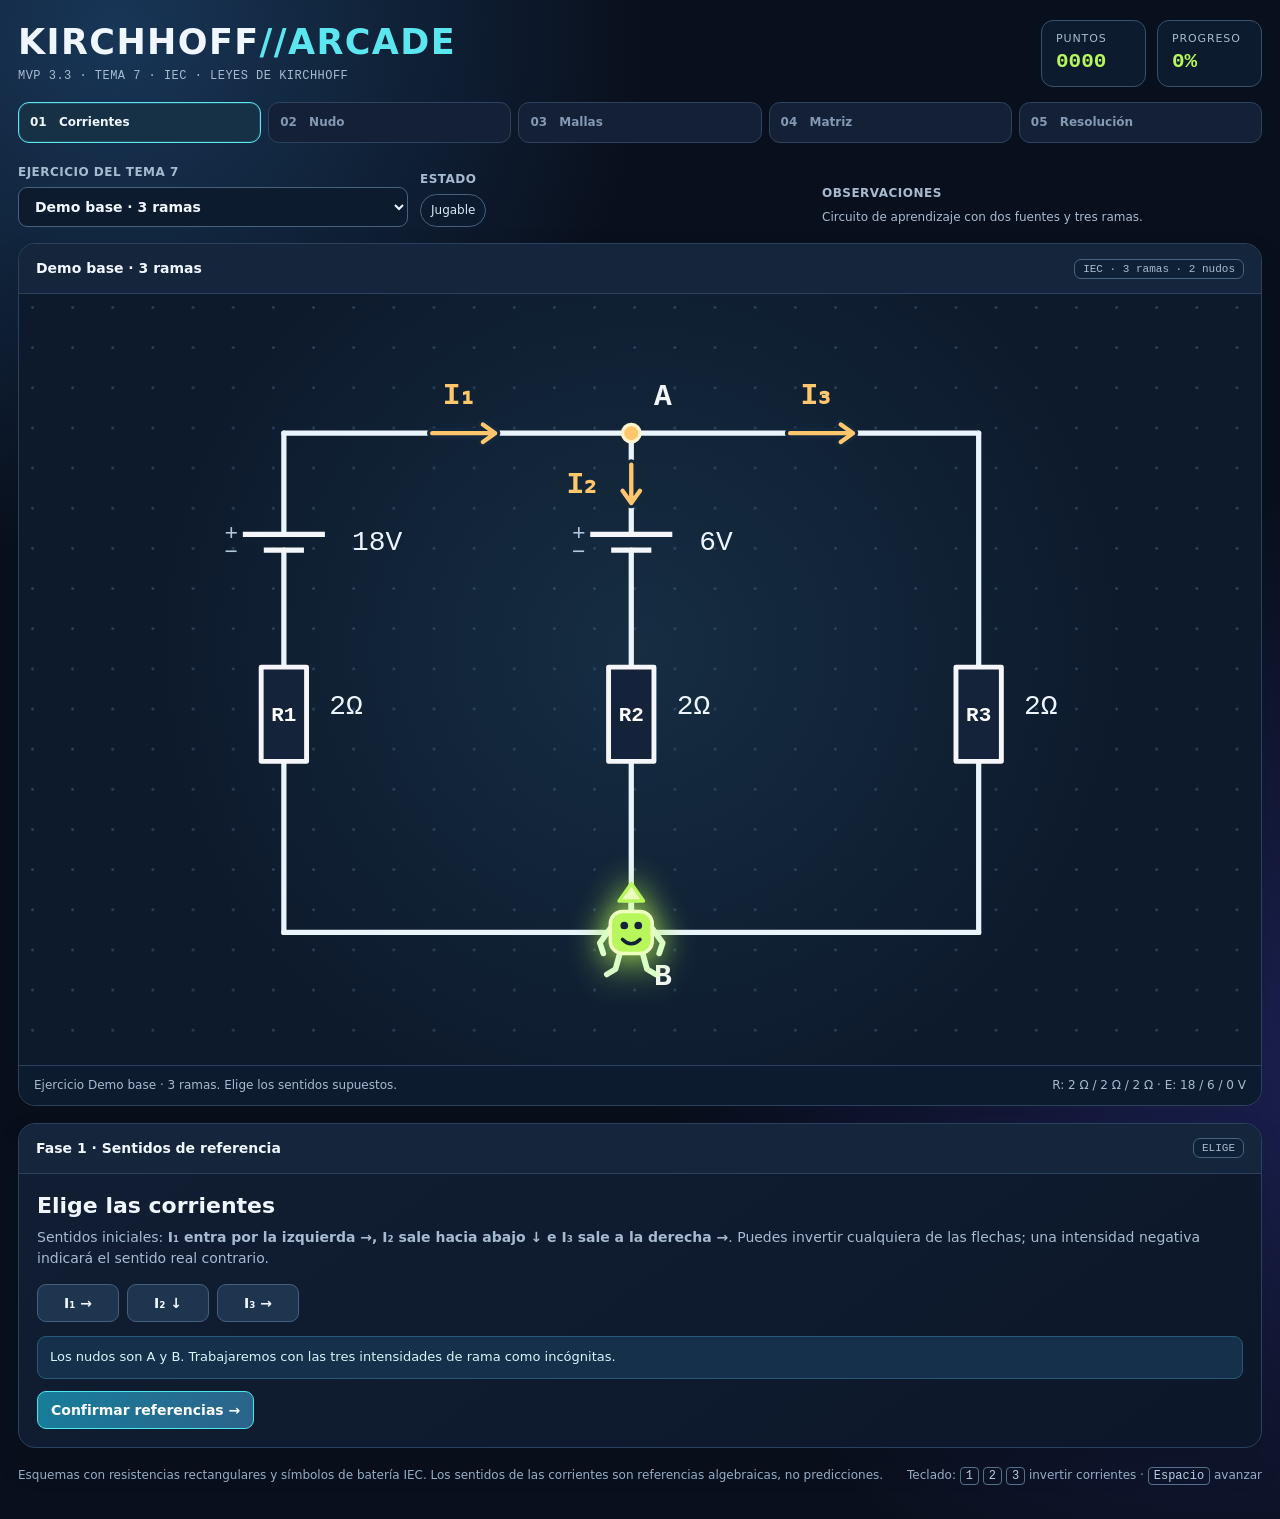
==== commit 6b06a054: "Publicar Kirchhoff Arcade 3.3 con punta de flecha en el personaje" ====
--- a/kirchhoff/index.html
+++ b/kirchhoff/index.html
@@ -4,7 +4,7 @@
 <meta charset="utf-8">
 <meta name="viewport" content="width=device-width, initial-scale=1">
 <meta name="color-scheme" content="dark">
-<title>Kirchhoff Arcade · MVP 3.2</title>
+<title>Kirchhoff Arcade · MVP 3.3</title>
 <style>
   :root { --bg:#09101d; --card:#111c30; --card2:#0c182b; --border:#2c415b; --txt:#f0f6ff; --muted:#a7bbd0; --cyan:#5ce6f0; --lime:#b7f75c; --amber:#ffc66b; --red:#ff7786; --purple:#ac98ff; }
   *{box-sizing:border-box}
@@ -60,6 +60,8 @@
   .hero-limb{stroke:#d9ffc5;stroke-width:3.3;fill:none;stroke-linecap:round;stroke-linejoin:round}
   .hero-limb.sad{stroke:#eea16f}
   .hero-mouth{stroke:#122236;stroke-width:2;fill:none;stroke-linecap:round}
+  .hero-tip{fill:#edffbe;stroke:#b7f75c;stroke-width:2;stroke-linejoin:round}
+  .hero-tip.sad{fill:#e99659;stroke:#a64a17}
   .lap-chip{color:var(--amber);font-weight:700;margin:6px 0 0}
   .eq-equals{display:flex;align-items:center;justify-content:center;font:900 30px ui-monospace,monospace;color:var(--cyan)}
   #hero{filter:drop-shadow(0 0 9px #b7f755);cursor:pointer;pointer-events:all;touch-action:none;user-select:none}
@@ -217,7 +219,7 @@
 <body>
 <div class="shell">
   <header class="top">
-    <div><div class="logo">KIRCHHOFF<span>//ARCADE</span></div><div class="sub">MVP 3.2 · TEMA 7 · IEC · LEYES DE KIRCHHOFF</div></div>
+    <div><div class="logo">KIRCHHOFF<span>//ARCADE</span></div><div class="sub">MVP 3.3 · TEMA 7 · IEC · LEYES DE KIRCHHOFF</div></div>
     <div class="score"><div class="stat"><small>Puntos</small><strong id="score">0000</strong></div><div class="stat"><small>Progreso</small><strong id="percent">0%</strong></div></div>
   </header>
   <nav class="stages" id="stagebar" aria-label="Fases">
@@ -267,6 +269,7 @@
             <g id="heroLegLeft"><path class="hero-limb" d="M-6 10 L-9 21 L-14 24"/></g>
             <g id="heroLegRight"><path class="hero-limb" d="M6 10 L9 21 L14 24"/></g>
             <path class="hero-limb" d="M0 -12 V-19 M-4 -19 H4"/>
+            <path id="heroTip" class="hero-tip" d="M0 -28 L-7 -18 H7 Z"/>
             <rect id="heroBody" class="hero-body" x="-12" y="-12" width="24" height="24" rx="7"/>
             <circle class="hero-eye" cx="-4" cy="-4" r="2.2"/><circle class="hero-eye" cx="4" cy="-4" r="2.2"/>
             <path id="heroMouth" class="hero-mouth" d="M-5 4 Q0 9 5 4"/>
@@ -797,6 +800,7 @@
   }
   function setHeroMood(sad){
     $('heroBody').classList.toggle('sad',sad);
+    $('heroTip').classList.toggle('sad',sad);
     $('heroShape').querySelectorAll('.hero-limb').forEach(e=>e.classList.toggle('sad',sad));
     $('heroMouth').setAttribute('d',sad?'M-5 8 Q0 2 5 8':'M-5 4 Q0 9 5 4');
   }
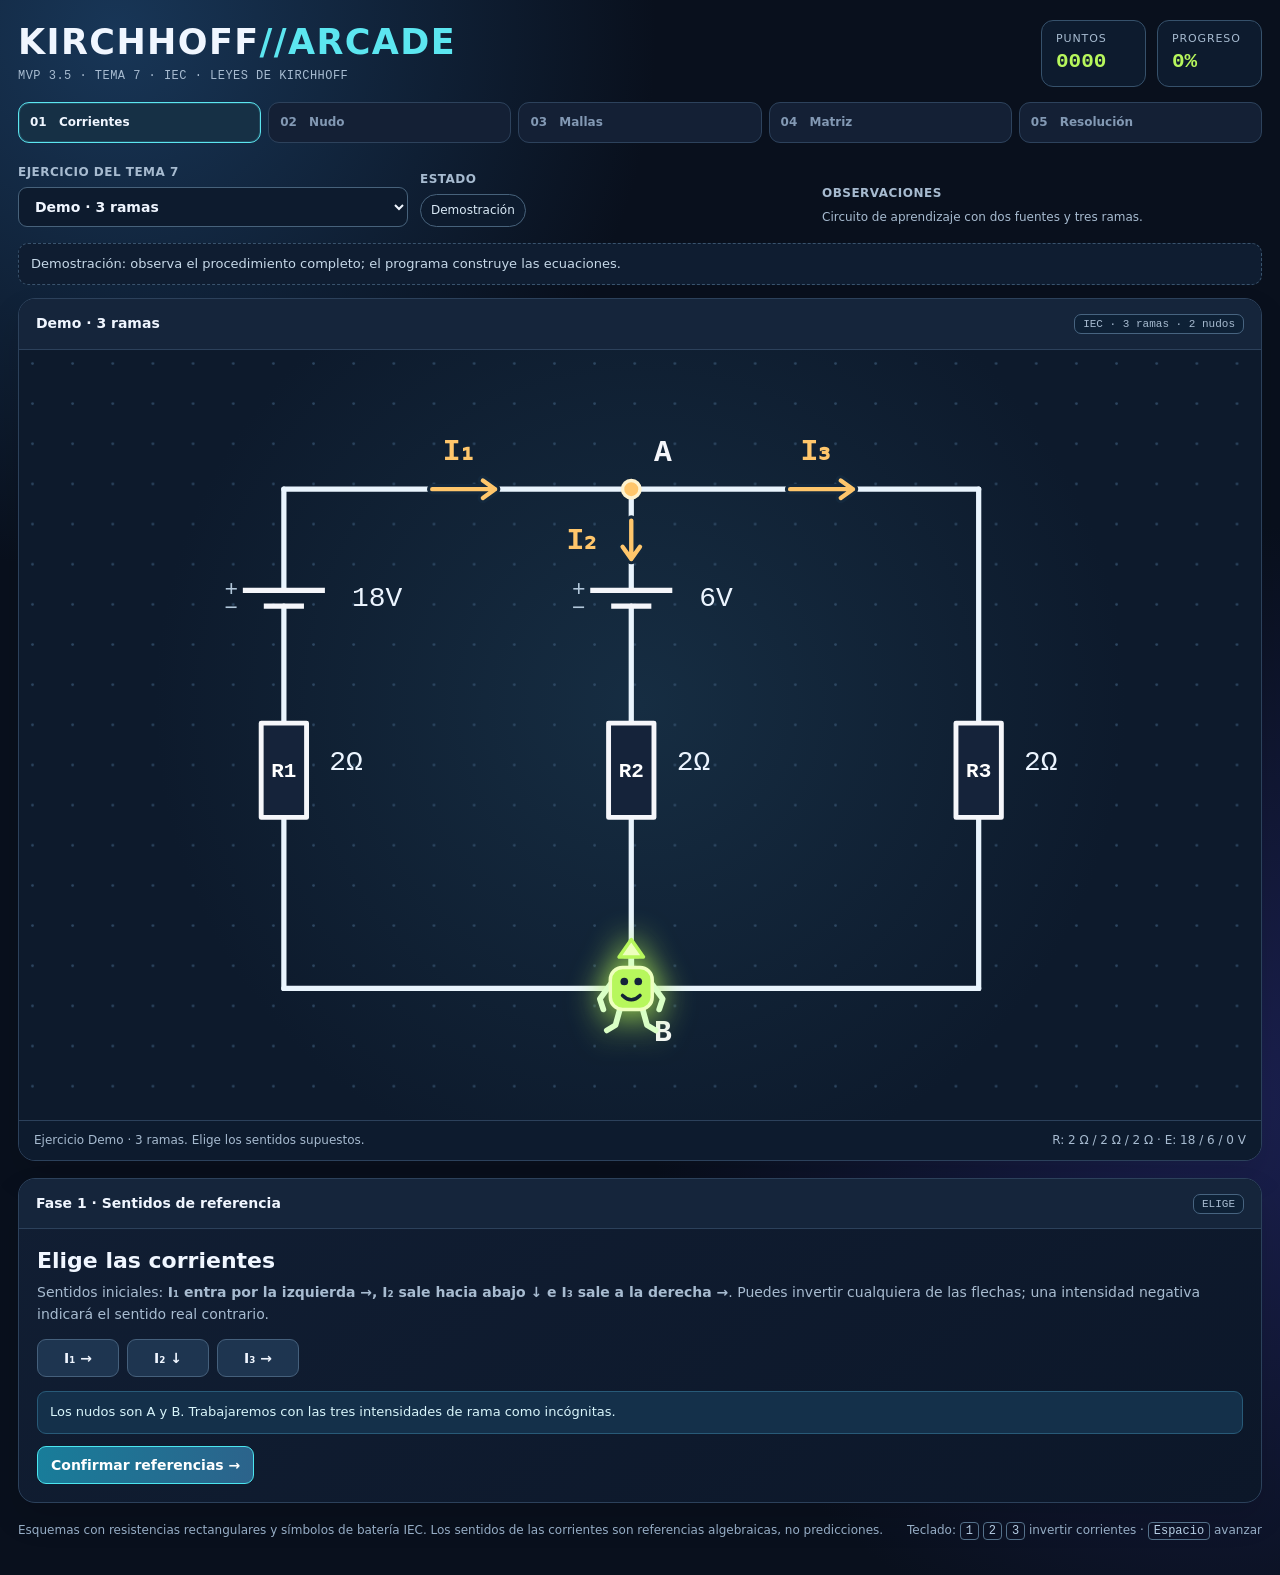
==== commit c7506882: "Añadir niveles jugables de Kirchhoff: nudos, mallas y verificación de corrientes" ====
--- a/kirchhoff/index.html
+++ b/kirchhoff/index.html
@@ -4,7 +4,7 @@
 <meta charset="utf-8">
 <meta name="viewport" content="width=device-width, initial-scale=1">
 <meta name="color-scheme" content="dark">
-<title>Kirchhoff Arcade · MVP 3.3</title>
+<title>Kirchhoff Arcade · MVP 3.5</title>
 <style>
   :root { --bg:#09101d; --card:#111c30; --card2:#0c182b; --border:#2c415b; --txt:#f0f6ff; --muted:#a7bbd0; --cyan:#5ce6f0; --lime:#b7f75c; --amber:#ffc66b; --red:#ff7786; --purple:#ac98ff; }
   *{box-sizing:border-box}
@@ -194,6 +194,17 @@
   }
   @media(max-width:540px){.shell{padding:12px 8px 25px}.body{padding:13px}.logo{font-size:24px}.stage{min-width:90px;padding:8px;font-size:10px}.stat{min-width:76px}.build{grid-template-columns:minmax(0,1fr) 22px minmax(0,1fr)}.board{padding:3px}.cardhead{padding:10px}}
   
+  .challenge{padding:12px;margin:10px 0;border:1px solid #805b25;border-radius:11px;background:#1d2436;display:grid;gap:10px;min-width:0}
+  .challenge h3{margin:0;font-size:15px;color:#ffd88c}
+  .challenge .choices{display:flex;flex-wrap:wrap;gap:7px}
+  .challenge input,.challenge select{min-width:0;max-width:100%;padding:10px;border-radius:7px;background:#0a1728;color:#f3f5fb;border:1px solid #7293a5;font:600 16px ui-monospace,monospace}
+  .challenge input{width:100%}
+  .challenge .feedback{font-size:13px;color:#ffcc99}
+  .challenge .feedback.good{color:#b7f75c}
+  .challenge label{display:grid;gap:5px;font-size:13px;color:#d3e0f1}
+  .challenge-row{display:grid;grid-template-columns:repeat(auto-fit,minmax(116px,1fr));gap:8px}
+  .challenge .chosen{border-color:#f6bb5c;background:#514125}
+  .difficulty{font-weight:800;color:#ffdc91}
   .exercisebar{display:flex;gap:12px;flex-wrap:wrap;align-items:end;margin:0 0 16px}
   .field{display:grid;gap:5px;min-width:0;max-width:100%;flex:1 1 270px}
   .field label{font-size:12px;color:var(--muted);font-weight:700;letter-spacing:.04em;text-transform:uppercase}
@@ -219,7 +230,7 @@
 <body>
 <div class="shell">
   <header class="top">
-    <div><div class="logo">KIRCHHOFF<span>//ARCADE</span></div><div class="sub">MVP 3.3 · TEMA 7 · IEC · LEYES DE KIRCHHOFF</div></div>
+    <div><div class="logo">KIRCHHOFF<span>//ARCADE</span></div><div class="sub">MVP 3.5 · TEMA 7 · IEC · LEYES DE KIRCHHOFF</div></div>
     <div class="score"><div class="stat"><small>Puntos</small><strong id="score">0000</strong></div><div class="stat"><small>Progreso</small><strong id="percent">0%</strong></div></div>
   </header>
   <nav class="stages" id="stagebar" aria-label="Fases">
@@ -243,6 +254,7 @@
       <div class="mini" id="exerciseHint">Selecciona un ejercicio: reinicia la partida con sus resistencias y fuentes.</div>
     </div>
   </div>
+  <p class="helper" id="difficultyInfo">Demo: observación guiada. Primer ejercicio: nivel 1. Resto: nivel 2.</p>
   <main class="layout">
     <section class="card">
       <div class="cardhead"><strong id="boardTitle">Circuito de tres ramas · 2 nudos</strong><span class="chip" id="boardBadge">IEC · CC</span></div>
@@ -290,6 +302,7 @@
           </div>
           <div class="lap-chip" id="lapLabel">Vuelta 1/2 · resistencias (R·I)</div>
           <div class="message" id="loopFeedback">Comienza el recorrido de la malla 1.</div>
+          <div id="termChallenge" class="challenge hide" aria-live="polite"></div>
           <div class="control-actions"><button class="primary" id="advance">Avanzar al siguiente elemento →</button><button class="success hide" id="goMatrix">Organizar el sistema →</button></div>
         </div>
         <div id="advancedCircuitControls" class="circuit-controls-inner hide">
@@ -299,6 +312,7 @@
           </div>
           <div class="lap-chip" id="advLap">Vuelta 1/2 · Σ R·I</div>
           <p class="message" id="advLoopMsg">Cada malla parte de su nudo indicado: C, C o D.</p>
+          <div id="sixTermChallenge" class="challenge hide" aria-live="polite"></div>
           <div class="control-actions"><button class="primary" id="advNext">Iniciar recorrido desde C →</button><button class="success hide" id="advToMatrix">Construir matriz 6 × 6 →</button></div>
         </div>
       </div>
@@ -314,6 +328,7 @@
           <div class="dirbuttons" id="advDirections"></div>
           <p class="message" id="advInfo"></p>
           <button class="primary" id="advStart">Confirmar sentidos y obtener ecuaciones de nudos →</button>
+          <div id="sixNodeChallenge" class="challenge hide" aria-live="polite"></div>
           <div id="advKCL" class="eqpanel hide"><div class="eqtitle">Primera ley · 3 ecuaciones independientes</div><div class="eq" style="font-size:14px" id="advKCLtext"></div></div>
           <div id="advLoops" class="hide">
             <h2 class="phase-title" style="font-size:19px">Mallas · dos vueltas por malla</h2>
@@ -333,6 +348,7 @@
             <p class="desc">Como en la demostración: sustituimos los nudos en las mallas, aplicamos reducción con los coeficientes alineados, hacemos sustitución regresiva y comprobamos el circuito.</p>
             <div class="steps" id="advSolveSteps"></div>
             <button class="primary" id="advSolveNext">Siguiente paso →</button>
+            <div id="sixFinalChallenge" class="challenge hide" aria-live="polite"></div>
             <div id="advResultPanel" class="hide" style="margin-top:14px">
               <div class="eqtitle">Intensidades calculadas</div>
               <div class="result" id="advResults"></div>
@@ -364,6 +380,7 @@
           <h1 class="phase-title">Ley de los nudos</h1>
           <p class="desc">La ecuación se genera directamente: <b>corrientes que entran = corrientes que salen</b>. Hay 2 nudos, por tanto <b>n − 1 = 1 ecuación independiente</b>.</p>
           <div class="btnrow hide"><button id="selectA" class="primary">Analizar nudo A</button><button id="selectB" class="ghost">Analizar nudo B</button></div>
+          <div id="nodeChallenge" class="challenge hide" aria-live="polite"></div>
           <div class="eqpanel hide" id="nodeEqPanel"><div class="eqtitle">Ecuación KCL · n − 1 = 1</div><div class="eq" id="nodeEq"></div></div>
           <div class="message" id="nodeFeedback">Los dos nudos proporcionan ecuaciones equivalentes; basta una independiente.</div>
           <button id="goLoops" class="primary hide">Continuar a las mallas →</button>
@@ -390,6 +407,7 @@
           <div class="eqpanel"><div class="eqtitle">Ecuaciones obtenidas</div><div class="eq" id="solveNodal">I₁ = I₂ + I₃</div><div class="eq" id="solveMesh1">—</div><div class="eq" id="solveMesh2">—</div></div>
           <div class="steps" id="solutionSteps"></div>
           <div class="btnrow"><button class="primary" id="nextStep">Siguiente paso →</button><button class="ghost small" id="restartSteps">Repetir resolución</button></div>
+          <div id="finalChallenge" class="challenge hide" aria-live="polite"></div>
           <div id="resultPanel" class="hide">
             <div class="result" id="results"></div>
             <div class="message good">Verificación: al sustituir las intensidades, <b>A · I = b</b> en las tres ecuaciones. Nivel superado.</div>
@@ -434,8 +452,8 @@
   const X=[146,345,544],TOP=74,BOT=360,SY=136,RY=235;
   const names=['I₁','I₂','I₃'];
   const exercises=[
-    {id:'base',label:'Demo base · 3 ramas',R:[2,2,2],E:[18,6,0],status:'Jugable',hint:'Circuito de aprendizaje con dos fuentes y tres ramas.'},
-    {id:'c71',label:'Comprobación 7.1 · 12 V / 5 V',R:[5,1,12],E:[12,5,0],parts:[[5],[1],[2,10]],status:'Jugable',hint:'Adaptación de las tres ramas de la actividad. R3 reúne 2 Ω y 10 Ω en serie.',source:'act.-comprobacion-7.1.txt'},
+    {id:'base',label:'Demo · 3 ramas',R:[2,2,2],E:[18,6,0],status:'Demostración',hint:'Circuito de aprendizaje con dos fuentes y tres ramas.'},
+    {id:'c71',label:'Nivel 1 · Comprobación 7.1 · 12 V / 5 V',R:[5,1,12],E:[12,5,0],parts:[[5],[1],[2,10]],status:'Jugable',hint:'Adaptación de las tres ramas de la actividad. R3 reúne 2 Ω y 10 Ω en serie.',source:'act.-comprobacion-7.1.txt'},
     {id:'c72',label:'Comprobación 7.2 · fuentes en retorno',R:[4,8,7],E:[0,-10,-30],parts:[[4],[8],[6,1]],status:'Jugable (equivalente)',hint:'Esquema equivalente: las fuentes horizontales de 10 V y 20 V se trasladan a las ramas; R3 = 6 + 1 Ω.',source:'act.-comprobacion-7.2.txt'},
     {id:'c75',label:'Comprobación 7.5 · 140 V / 90 V',R:[20,100,5],E:[140,0,90],status:'Jugable',hint:'Se usa la primera configuración con dos fuentes de 140 V y 90 V, carga de 100 Ω, y resistencias de 20 Ω y 5 Ω.',source:'act.-comprobacion-7.5.txt'},
     {id:'r75',label:'Resuelta 7.5 · tres generadores de 24 V',R:[1/15,0.3,10],E:[24,24,0],parts:[[0.1,0.2],[0.3],[10]],partsMode:['parallel','series','series'],status:'Jugable (equivalente)',hint:'Las ramas de 24 V con resistencias internas de 0,1 Ω y 0,2 Ω se agrupan en una rama equivalente de 0,066667 Ω. Al terminar se recuperan las cuatro intensidades originales (0,1 Ω; 0,2 Ω; 0,3 Ω; 10 Ω).',source:'act.-resuelta-7.5.txt'},
@@ -446,6 +464,108 @@
 
   ];
   let active=exercises[0];
+  const difficulty=()=>active.id==='base'?0:active.id==='c71'?1:2;
+  let activeChallenge=null;
+  function clearChallenge(){
+    if(activeChallenge){const old=activeChallenge;activeChallenge=null;old(false)}
+    for(const id of ['nodeChallenge','sixNodeChallenge','termChallenge','sixTermChallenge']){
+      const el=$(id);if(el){el.replaceChildren();show(id,false)}
+    }
+  }
+  function kclVector(expr,count){
+    const sides=expr.replace(/\s/g,'').replace(/−/g,'-').split('=');
+    if(sides.length!==2)return null;
+    const namesSub=['₁','₂','₃','₄','₅','₆'];
+    const res=Array(count).fill(0);
+    for(let side=0;side<2;side++){
+      let str=sides[side].replace(/-/g,'+-');if(str.startsWith('+-'))str='-'+str.slice(2);
+      for(const term of str.split('+').filter(Boolean)){
+        if(term==='0')continue;
+        const sign=term[0]==='-'?-1:1,token=term.replace(/^[-+]/,'');
+        const ix=namesSub.findIndex((n,i)=>i<count&&(token==='I'+n||token==='I'+(i+1)));
+        if(ix<0)return null;
+        res[ix]+=(side===0?1:-1)*sign;
+      }
+    }
+    return res;
+  }
+  function equalKCL(value,row){
+    const v=kclVector(value,row.length);
+    return !!v&&(v.every((x,i)=>x===row[i])||v.every((x,i)=>x===-row[i]));
+  }
+  function kclChoices(container,row,namesList,onSuccess){
+    const guided=difficulty()===1;
+    show(container,true);const host=$(container);
+    host.innerHTML=`<h3>${guided?'Nivel 1 · Clasifica las corrientes':'Nivel 2 · Escribe la ecuación del nudo'}</h3>`+
+      (guided?'<div class="challenge-row">'+namesList.map((n,i)=>`<label>${n}<select data-kcl="${i}"><option value="">Seleccionar…</option><option value="1">Entra</option><option value="-1">Sale</option><option value="0">No pasa por el nudo</option></select></label>`).join('')+'</div>':
+      '<label>Igualdad de intensidades (ej.: I₁ = I₂ + I₃)<input class="kcl-answer" autocomplete="off" spellcheck="false" placeholder="Escribe ambos miembros de la ecuación" aria-label="Ecuación de nudo"></label>')+
+      '<div class="choices"><button type="button" class="primary kcl-check">Comprobar ecuación</button></div><div class="feedback" role="status"></div>';
+    const check=()=>{
+      const valid=guided?[...host.querySelectorAll('[data-kcl]')].every((e,i)=>e.value!==''&&Number(e.value)===row[i]):equalKCL(host.querySelector('.kcl-answer').value,row);
+      const feedback=host.querySelector('.feedback');
+      feedback.textContent=valid?'Ecuación correcta. Puedes continuar.':'Revisa el sentido de las flechas y los signos de cada corriente.';
+      feedback.classList.toggle('good',valid);
+      if(valid){show(container,false);onSuccess()}
+    };
+    host.querySelector('.kcl-check').onclick=check;
+    host.querySelector('.kcl-answer')?.addEventListener('keydown',e=>{if(e.key==='Enter')check()});
+  }
+  function finalChallenge(id,values,labelList,onSuccess){
+    const host=$(id);
+    if(host.querySelector('.final-check'))return;
+    show(id,true);
+    host.innerHTML='<h3>Comprobación final · calcula las intensidades (A)</h3>'+
+      '<p>Introduce el valor algebraico de cada corriente según los sentidos de referencia elegidos. Se acepta coma decimal.</p>'+
+      '<div class="challenge-row">'+labelList.map((name,i)=>`<label>${name} (A)<input type="text" inputmode="decimal" data-final="${i}" aria-label="${name} en amperios" placeholder="?" /></label>`).join('')+'</div>'+
+      '<button type="button" class="primary final-check">Verificar todas las intensidades</button><div class="feedback" role="status"></div>';
+    host.querySelector('.final-check').onclick=()=>{
+      let valid=true;
+      host.querySelectorAll('[data-final]').forEach(inp=>{
+        const expected=values[Number(inp.dataset.final)],v=Number(inp.value.replace(',','.'));
+        const good=inp.value.trim()!==''&&Number.isFinite(v)&&Math.abs(v-expected)<=Math.max(.001,Math.abs(expected)*.0001);
+        inp.style.borderColor=good?'#9fe78a':'#ff8796';if(!good)valid=false;
+      });
+      host.querySelector('.feedback').textContent=valid?'Resultados correctos: comprobación superada.':'Hay intensidades incorrectas. Revisa los signos y la sustitución regresiva.';
+      if(valid){show(id,false);onSuccess()}
+    };
+  }
+  function termAnswer(value,branch,isSource,six){
+    const name=(six?NAMES6:names)[branch];
+    return (value<0?'−':'+')+formatNumber(Math.abs(value))+(isSource?'V':'·'+name);
+  }
+  function checkTermValue(answer,expected,branch,isSource,six){
+    const value=answer.trim().replace(/\s/g,'').replace(/−/g,'-').replace(/,/g,'.').replace(/\*/g,'·').replace(/Ω/g,'').replace(/\u00b7/g,'·');
+    const correct=termAnswer(expected,branch,isSource,six).replace(/−/g,'-').replace(/,/g,'.');
+    const normalized=v=>v.replace(/^\+/,'').toLowerCase();
+    return normalized(value)===normalized(correct)||normalized(value)===normalized(correct.replace('·',''));
+  }
+  function challengeTerm(container,value,branch,isSource,six=false){
+    if(difficulty()===0)return Promise.resolve(true);
+    show(container,true);const host=$(container),guided=difficulty()===1;
+    const name=(six?NAMES6:names)[branch];
+    const display=isSource?formatNumber(Math.abs(value))+' V':formatNumber(six?R6[branch]:R[branch])+' Ω';
+    host.innerHTML=`<h3>Nivel ${difficulty()} · ${isSource?'Fuente de tensión':'Resistencia'} · ${display}</h3>`+
+      `<div>El personaje se ha detenido. ${guided?'Selecciona el signo correcto antes de continuar.':'Introduce el término con signo y unidad o intensidad. La flecha y el componente indican el signo.'}</div>`+
+      (guided?`<div class="choices"><button type="button" data-sign="1">+ ${isSource?'U':name}</button><button type="button" data-sign="-1">− ${isSource?'U':name}</button></div>`:
+      `<label>Término de ${isSource?'tensión':'resistencia'}<input class="term-answer" autocomplete="off" spellcheck="false" placeholder="${isSource?'+6V':'−2·I₂'}" aria-label="Término de la ecuación"></label><button type="button" class="primary term-check">Comprobar término</button>`)+
+      '<div class="feedback" role="status"></div>';
+    return new Promise(resolve=>{
+      const finish=valid=>{
+        const fb=host.querySelector('.feedback');
+        fb.textContent=valid?'Término correcto.':'Comprueba la polaridad, la referencia de corriente y el signo del recorrido.';
+        fb.classList.toggle('good',valid);
+        if(valid){activeChallenge=null;show(container,false);resolve(true)}
+      };
+      activeChallenge=resolve;
+      if(guided)host.querySelectorAll('[data-sign]').forEach(b=>b.onclick=()=>finish(Number(b.dataset.sign)===(value<0?-1:1)));
+      else{
+        const input=host.querySelector('.term-answer');
+        host.querySelector('.term-check').onclick=()=>finish(checkTermValue(input.value,value,branch,isSource,six));
+        input.addEventListener('keydown',e=>{if(e.key==='Enter')host.querySelector('.term-check').click()});
+      }
+    });
+  }
+
   const exampleUrl=x=>'https://github.com/jgraciar/jgraciar.github.io/blob/main/examples/circuit-jgr/'+encodeURIComponent(x);
   let flowToken=0;
   let R=active.R.slice(),E=active.E.slice();
@@ -531,7 +651,8 @@
   }
   function renderExerciseInfo(){
     const ex=active;
-    $('exerciseStatus').textContent=ex.status;
+    $('exerciseStatus').textContent=ex.id==='base'?'Demostración':('Nivel '+difficulty()+' · '+ex.status);
+    $('difficultyInfo').textContent=difficulty()===0?'Demostración: observa el procedimiento completo; el programa construye las ecuaciones.':difficulty()===1?'Nivel 1: construye la ley de nudos clasificando corrientes y elige el signo de cada término de malla.':'Nivel 2: escribe las ecuaciones de nudo y cada término de las mallas antes de continuar.';
     $('exerciseHint').innerHTML=ex.hint+(ex.source?' · <a style="color:#8ce7ef" href="'+exampleUrl(ex.source)+'" target="_blank" rel="noopener">Ver esquema original en Circuit JGR</a>':'');
   }
   function networkSVG(ex){
@@ -608,9 +729,9 @@
     drawDirs();updateLoopsArrows();
     if(n!==2)clearElementHighlight();
     renderBoardEquations();
-    if(n===1)analyzeNode(true);
+    if(n===1){if(difficulty()===0)analyzeNode(true);else kclChoices('nodeChallenge',S.signs.slice(),names,()=>analyzeNode(true));}
     if(n===2){S.loop=0;loadLoop(0)}
-    if(n===3)drawMatrix();
+    if(n===3){drawMatrix();show('fillMatrix',difficulty()===0);}
     if(n===4){
       const {A,b}=system();
       $('solveNodal').textContent='Nudo A (Σ I entran = Σ I salen): '+nodeSides();
@@ -916,16 +1037,22 @@
       previous=i;
       if(S.pass==='sources'&&p.component==='source'){
         const v=E[leg.branch]*leg.d;
-        S.es.push({v,i:leg.branch});renderComponentFX(p,v);
+        renderComponentFX(p,v);
         setHeroMood(v<0);
+        if(!await challengeTerm('termChallenge',v,leg.branch,true))return;
+        if(token!==flowToken)return;
+        S.es.push({v,i:leg.branch});
         $('sourceBuild').innerHTML=termsHtml(S.es,'E');
         renderBoardEquations('E');pulseEquationArrow(leg.branch,true);
         msg('loopFeedback',`Fuente ${formatNumber(Math.abs(E[leg.branch]))} V: recorrido ${v>0?'a favor (+)':'en contra (−)'} de esa polaridad.`);
         await waitForPlayer();if(token!==flowToken)return;
       }else if(S.pass==='resistors'&&p.component==='resistor'){
         const v=R[leg.branch]*S.signs[leg.branch]*leg.d;
-        S.rs.push({v,i:leg.branch});renderComponentFX(p,v);
+        renderComponentFX(p,v);
         setHeroMood(v<0);
+        if(!await challengeTerm('termChallenge',v,leg.branch,false))return;
+        if(token!==flowToken)return;
+        S.rs.push({v,i:leg.branch});
         $('resBuild').innerHTML=termsHtml(S.rs,'R');
         renderBoardEquations('R');pulseEquationArrow(leg.branch,false);
         msg('loopFeedback',`Resistencia R${leg.branch+1}: el recorrido ${v>=0?'coincide con':'se opone a'} la corriente supuesta. Signo ${v>=0?'+':'−'} en R·I.`);
@@ -1142,10 +1269,13 @@
     $('solutionSteps').innerHTML=algebraStepsHTML(steps,n)||'<div class="notes">Pulsa «Siguiente paso» para sustituir directamente la ecuación del nudo en las dos mallas.</div>';
     $('nextStep').disabled=S.step>=steps.length;
     $('nextStep').textContent=S.step>=steps.length?'Resolución completa ✓':'Siguiente paso →';
-    show('resultPanel',S.step>=steps.length);
-    // Valor al lado de cada flecha, desde el mismo paso en que aparecen resultados.
-    drawDirs(S.step>=steps.length);
-    if(S.step>=steps.length){
+    const solved=S.step>=steps.length&&(difficulty()===0||S.finalVerified);
+    if(S.step>=steps.length&&difficulty()!==0&&!S.finalVerified){
+      finalChallenge('finalChallenge',jValues.map((v,i)=>v*S.signs[i]),names,()=>{S.finalVerified=true;renderSteps()});
+    }else show('finalChallenge',false);
+    show('resultPanel',solved);
+    drawDirs(solved);
+    if(solved){
       const {A,b}=system(),ii=jValues.map((x,i)=>x*S.signs[i]);
       const ok=A.every((row,r)=>Math.abs(row.reduce((acc,v,k)=>acc+v*ii[k],0)-b[r])<1e-9);
       $('results').innerHTML=ii.map((v,i)=>`<div><small>${names[i]}</small><strong>${escapeHtml(fmt(v))} A</strong></div>`).join('');
@@ -1160,14 +1290,14 @@
     }
   }
   $('nextStep').onclick=()=>{const steps=buildSteps();if(S.step<steps.length){S.step++;renderSteps()}};
-  $('restartSteps').onclick=()=>{S.step=0;renderSteps()};
+  $('restartSteps').onclick=()=>{S.step=0;S.finalVerified=false;$('finalChallenge').replaceChildren();renderSteps()};
   function newGame(){
      endHeroPress();
     flowToken++;stopFlow();if(S.pausedResume){S.pausedResume();S.pausedResume=null}
-    S.phase=0;S.signs=[1,-1,-1];S.score=0;S.nodeDone=false;
+    clearChallenge();S.phase=0;S.signs=[1,-1,-1];S.score=0;S.nodeDone=false;
     S.loops=[null,null];S.scoredLoops=[false,false];S.loopBonusAwarded=false;S.loop=0;S.cw=true;
     S.pass='resistors';S.route=null;S.legIndex=0;S.es=[];S.rs=[];S.animating=false;
-    S.finished=false;S.step=0;S.matrixScored=false;S.reductionDone=!hasReduction();
+    S.finished=false;S.step=0;S.finalVerified=false;$('finalChallenge').replaceChildren();S.matrixScored=false;S.reductionDone=!hasReduction();
     show('advancedPhase',false);show('advBoardEquations',false);show('circuitControls',false);show('standardCircuitControls',false);show('advancedCircuitControls',false);
     if(active.kind==='network'){clearFX();startNetwork();return}
     if(active.kind==='multi'){sixStart();return}
@@ -1245,7 +1375,7 @@
   }
   function sixCancel(){
     clearEquationArrowPulse();
-    A6.runId++;A6.running=false;
+    clearChallenge();A6.runId++;A6.running=false;
     if(A6.waiting){const r=A6.waiting;A6.waiting=null;r();}
     if(A6.animReq!==null){cancelAnimationFrame(A6.animReq);A6.animReq=null;}
     if(A6.flowReq!==null){cancelAnimationFrame(A6.flowReq);A6.flowReq=null;}
@@ -1287,7 +1417,7 @@
     return h;
   }
   function sixRefArrow(){
-    const showAnswers=A6.stage==='solve'&&A6.step===A6.steps.length&&Array.isArray(A6.finalCurrents);
+    const showAnswers=A6.stage==='solve'&&A6.step===A6.steps.length&&(difficulty()===0||A6.finalVerified)&&Array.isArray(A6.finalCurrents);
     // Anclajes sobre tramos de conductor libres de elementos: cada flecha es corta,
     // está desplazada hacia arriba (horizontal) o lateralmente (vertical).
     const anchor=[
@@ -1349,7 +1479,7 @@
   function sixStart(){
     sixCancel();
     S.phase=6;S.score=0;
-    A6.stage='dirs';A6.signs=[1,1,1,1,1,1];A6.loop=0;A6.cw=true;A6.pass='R';A6.done=[null,null,null];A6.rowsR=[[],[],[]];A6.rowsU=[[],[],[]];A6.steps=[];A6.step=0;A6.matrixScore=false;
+    A6.stage='dirs';A6.finalVerified=false;$('sixFinalChallenge').replaceChildren();A6.signs=[1,1,1,1,1,1];A6.loop=0;A6.cw=true;A6.pass='R';A6.done=[null,null,null];A6.rowsR=[[],[],[]];A6.rowsU=[[],[],[]];A6.steps=[];A6.step=0;A6.matrixScore=false;
     $('stagebar').classList.add('hide');for(let i=0;i<5;i++)show('phase'+i,false);show('networkPhase',false);show('advancedPhase',true);
     $('hero').classList.remove('hide');$('nodePulse').classList.add('hide');$('loopHighlight').classList.add('hide');
     $('dirGraphics').innerHTML='';$('loopArrows').innerHTML='';$('staticCircuit').innerHTML=sixSVG();
@@ -1380,6 +1510,21 @@
   }
   function sixNodeStart(){
     if(A6.stage!=='dirs')return;
+    if(difficulty()!==0){
+      show('advStart',false);
+      let current=0;
+      const order=['A','C','B'];
+      const ask=()=>{
+        if(current===3){show('sixNodeChallenge',false);sixNodeStartVerified();return}
+        const row=KCL6[current].map((v,i)=>v*A6.signs[i]);
+        kclChoices('sixNodeChallenge',row,NAMES6,()=>{current++;ask()});
+        $('sixNodeChallenge').querySelector('h3').textContent='Nivel 2 · Nudo '+order[current]+' ('+(current+1)+'/3)';
+      };
+      ask();return;
+    }
+    sixNodeStartVerified();
+  }
+  function sixNodeStartVerified(){
     A6.stage='loops';show('advStart',false);show('advKCL',true);show('advLoops',true);show('circuitControls',true);show('standardCircuitControls',false);show('advancedCircuitControls',true);
     $('advKCLtext').innerHTML=sixKCLRows();
     sixText('advInfo','4 nudos ⇒ n−1 = 3 ecuaciones independientes; 6 ramas ⇒ 6 incógnitas; 3 mallas ⇒ 3 ecuaciones más.');
@@ -1504,6 +1649,8 @@
         if(isRelevant){
           const val=sixSignFX(id,p,d);const el=$('sixCmp'+id+(pass==='R'?'R':'U'));
           if(el)el.classList.add('component-lit');
+          if(!await challengeTerm('sixTermChallenge',val,id,pass==='U',true))return;
+          if(token!==A6.runId)return;
           (pass==='R'?A6.rowsR[k]:A6.rowsU[k]).push({i:id,v:val});
           $('advLoopMsg').textContent=(pass==='R'?'Resistencia R':'Fuente E')+(id+1)+': '+(val<0?'signo negativo':'signo positivo')+'. Pulsa «Continuar».';
           await new Promise(resolve=>{A6.waiting=resolve;sixRenderRows();pulseEquationArrow(id,pass==='U');setHeroGait(false);setHeroMood(val<0);$('advNext').disabled=false;$('advNext').textContent='Continuar recorrido →'});
@@ -1536,7 +1683,7 @@
   function sixNext(){if(A6.waiting){let f=A6.waiting;A6.waiting=null;f();return}if(A6.running)return;sixPlay()}
   function sixMatrix(){
     if(A6.stage!=='loops'||!A6.done.every(Boolean))return;
-    A6.stage='matrix';sixCancel();sixMeshArrows();show('advLoops',false);show('advMatrix',true);show('advToMatrix',false);show('circuitControls',false);show('standardCircuitControls',false);show('advancedCircuitControls',false);show('advBoardEquations',false);show('advKCL',false);
+    A6.stage='matrix';sixCancel();sixMeshArrows();show('advLoops',false);show('advMatrix',true);show('advFill',difficulty()===0);show('advToMatrix',false);show('circuitControls',false);show('standardCircuitControls',false);show('advancedCircuitControls',false);show('advBoardEquations',false);show('advKCL',false);
     const {A,b}=sixSystem();
     $('advMatEqs').innerHTML=A.map((row,i)=>'<div class="eq" style="font-size:13px">'+(i<3?'Nudo '+['A','C','B'][i]:'Malla '+(i-2))+': '+sixEq(row,b[i])+'</div>').join('');
     $('advMatInputs').innerHTML='<div class="adv-mat-head">'+[...NAMES6,'b'].map(x=>'<span>'+x+'</span>').join('')+'</div>'+A.map((row,i)=>'<div class="adv-mat-row">'+[...row,b[i]].map((v,j)=>`<input data-ar="${i}" data-ac="${j}" aria-label="Fila ${i+1} columna ${j+1}" placeholder="?" inputmode="decimal"/>`).join('')+'</div>').join('');
@@ -1622,21 +1769,24 @@
     A6.steps.push({title:'Comprobación del circuito',
       detail:good?'Las seis intensidades satisfacen las tres ecuaciones de nudo y las tres de malla. Nivel superado.':'Los resultados no satisfacen las ecuaciones.',
       vars:NAMES6,rows:A.map((row,i)=>({label:i<3?'Nudo '+['A','C','B'][i]:'Malla '+(i-2),row,b:origB[i]}))});
-    A6.finalCurrents=ii;A6.finalGood=good;A6.step=0;A6.completedScore=false;sixRenderSolve();$('percent').textContent='85%';
+    A6.finalCurrents=ii;A6.finalGood=good;A6.step=0;A6.finalVerified=false;$('sixFinalChallenge').replaceChildren();A6.completedScore=false;sixRenderSolve();$('percent').textContent='85%';
   }
   function sixRenderSolve(){
     $('advSolveSteps').innerHTML=algebraStepsHTML(A6.steps,A6.step);
     const done=A6.step===A6.steps.length;
-    show('advResultPanel',done);
-    // Repintar las seis referencias con sus amperios al completar el cálculo.
+    const solved=done&&(difficulty()===0||A6.finalVerified);
+    if(done&&difficulty()!==0&&!A6.finalVerified){
+      finalChallenge('sixFinalChallenge',A6.finalCurrents,NAMES6,()=>{A6.finalVerified=true;sixRenderSolve()});
+    }else show('sixFinalChallenge',false);
+    show('advResultPanel',solved);
     sixRefArrow();
-    if(done){
+    if(solved){
       $('advResults').innerHTML=A6.finalCurrents.map((x,i)=>'<div><small>'+NAMES6[i]+'</small><strong>'+escapeHtml(fmt6(x))+' A</strong></div>').join('');
       $('advResultCheck').className='message '+(A6.finalGood?'good':'bad');
       $('advResultCheck').textContent=A6.finalGood?'Verificación: A · I = b en las seis ecuaciones. Nivel superado.':'Los resultados no satisfacen todas las ecuaciones.';
     }
     $('advSolveNext').disabled=done;$('advSolveNext').textContent=done?'Ejercicio completado ✓':'Siguiente paso →';
-    if(done){$('percent').textContent='100%';if(!A6.completedScore){A6.completedScore=true;S.score+=250;$('score').textContent=String(S.score).padStart(4,'0')}}
+    if(solved){$('percent').textContent='100%';if(!A6.completedScore){A6.completedScore=true;S.score+=250;$('score').textContent=String(S.score).padStart(4,'0')}}
   }
   $('advStart').onclick=sixNodeStart;
   document.querySelectorAll('[data-sixloop]').forEach(e=>e.onclick=()=>sixSelectLoop(Number(e.dataset.sixloop)));
@@ -1660,3 +1810,4 @@
 </script>
 </body>
 </html>
+</html>
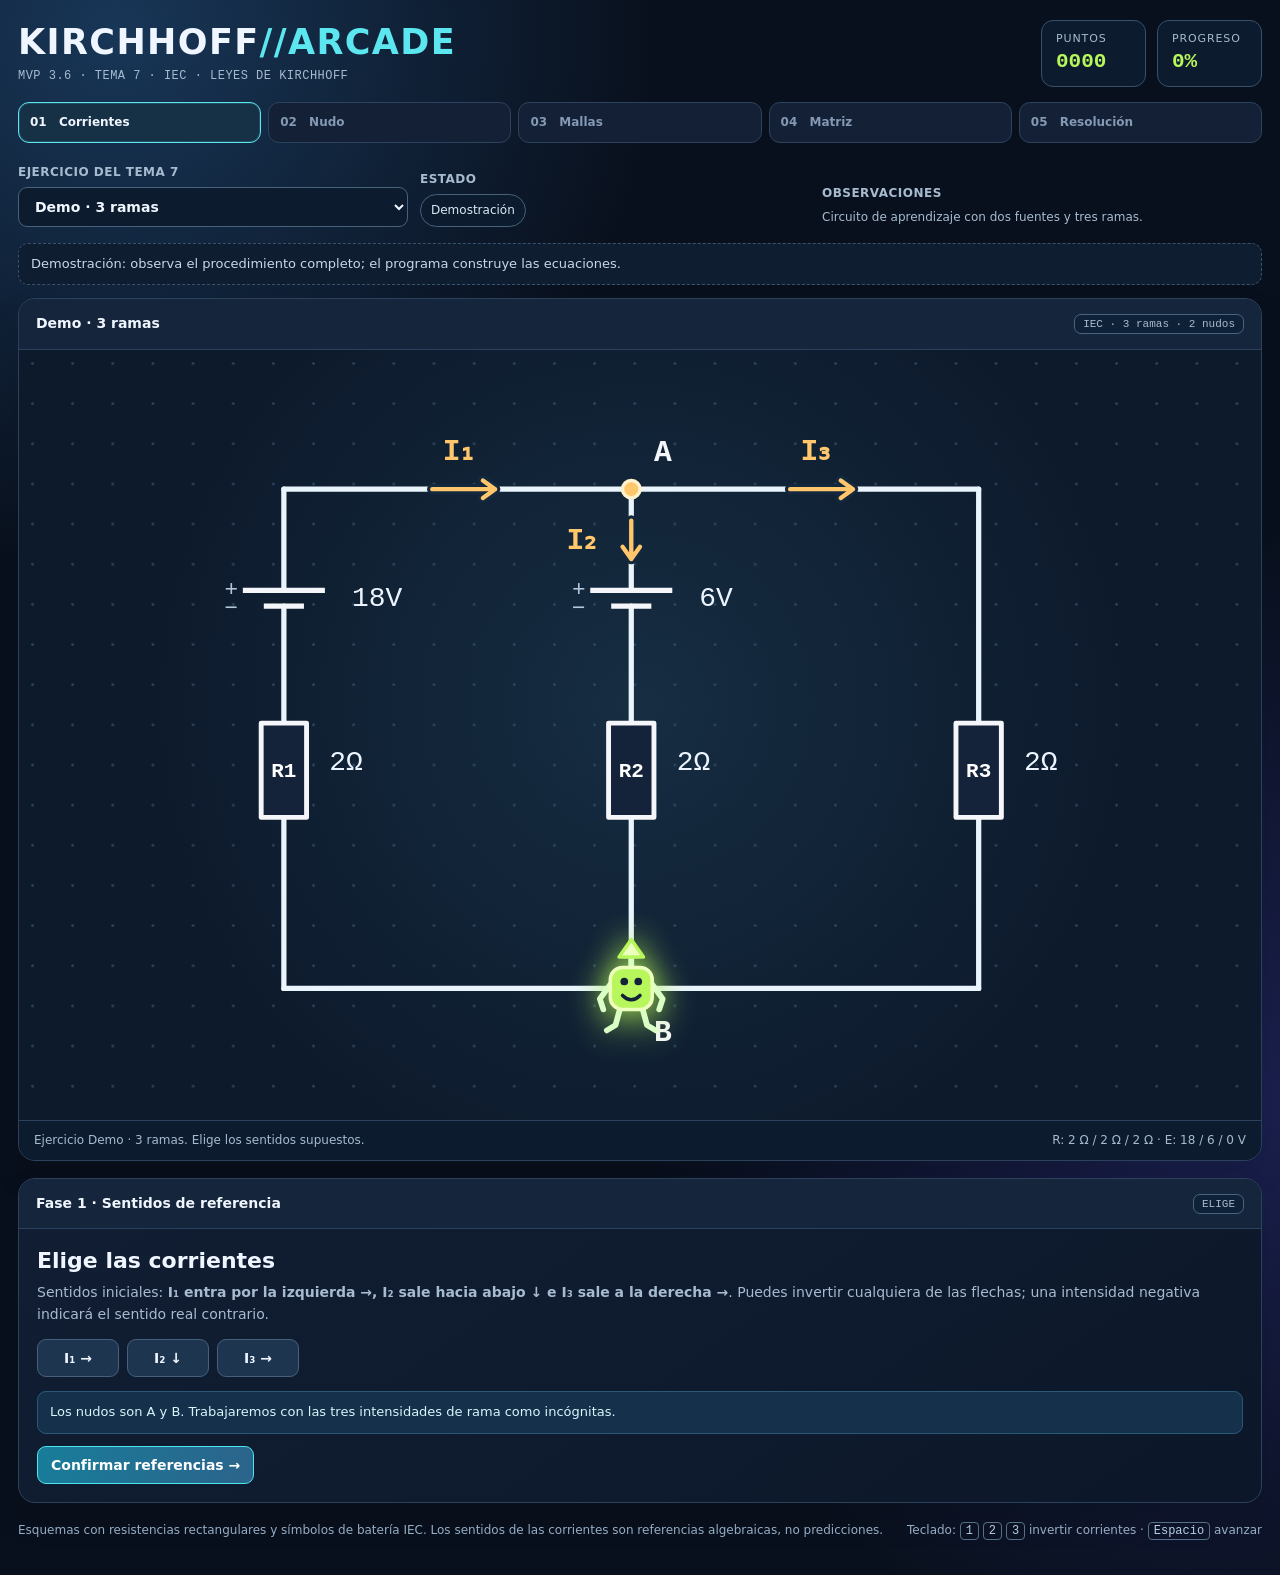
==== commit 1724d3c4: "Mostrar progresivamente términos de nudo y parpadear cada nuevo término tres veces" ====
--- a/kirchhoff/index.html
+++ b/kirchhoff/index.html
@@ -4,7 +4,7 @@
 <meta charset="utf-8">
 <meta name="viewport" content="width=device-width, initial-scale=1">
 <meta name="color-scheme" content="dark">
-<title>Kirchhoff Arcade · MVP 3.5</title>
+<title>Kirchhoff Arcade · MVP 3.6</title>
 <style>
   :root { --bg:#09101d; --card:#111c30; --card2:#0c182b; --border:#2c415b; --txt:#f0f6ff; --muted:#a7bbd0; --cyan:#5ce6f0; --lime:#b7f75c; --amber:#ffc66b; --red:#ff7786; --purple:#ac98ff; }
   *{box-sizing:border-box}
@@ -204,6 +204,14 @@
   .challenge label{display:grid;gap:5px;font-size:13px;color:#d3e0f1}
   .challenge-row{display:grid;grid-template-columns:repeat(auto-fit,minmax(116px,1fr));gap:8px}
   .challenge .chosen{border-color:#f6bb5c;background:#514125}
+  .kcl-live{background:#0a1729;border:1px solid #46627e;border-radius:9px;padding:11px 12px;min-width:0}
+  .kcl-live-title{font:700 12px system-ui,sans-serif;color:#b8cddf;margin-bottom:6px}
+  .kcl-live-expression{display:flex;align-items:baseline;gap:8px;min-height:35px;font:700 clamp(17px,3.6vw,22px)/1.6 ui-monospace,Consolas,monospace;flex-wrap:wrap;overflow-wrap:anywhere}
+  .kcl-live-side{display:inline-flex;align-items:baseline;flex-wrap:wrap;column-gap:7px;row-gap:3px;min-width:12px}
+  .kcl-live-equals{color:var(--cyan)}
+  .kcl-live-term{display:inline-block;white-space:nowrap;border-radius:4px;padding:0 2px;color:#f5f6fa}
+  .kcl-live-term.blink-three{animation:kclTermBlink .48s steps(1,end) 3}
+  @keyframes kclTermBlink{0%,49%{color:#ffe6a4;background:#87601e;opacity:1;text-shadow:0 0 7px #ffdf84}50%,99%{color:#ffe6a4;background:transparent;opacity:.22;text-shadow:none}100%{color:#f5f6fa;background:transparent;opacity:1;text-shadow:none}}
   .difficulty{font-weight:800;color:#ffdc91}
   .exercisebar{display:flex;gap:12px;flex-wrap:wrap;align-items:end;margin:0 0 16px}
   .field{display:grid;gap:5px;min-width:0;max-width:100%;flex:1 1 270px}
@@ -230,7 +238,7 @@
 <body>
 <div class="shell">
   <header class="top">
-    <div><div class="logo">KIRCHHOFF<span>//ARCADE</span></div><div class="sub">MVP 3.5 · TEMA 7 · IEC · LEYES DE KIRCHHOFF</div></div>
+    <div><div class="logo">KIRCHHOFF<span>//ARCADE</span></div><div class="sub">MVP 3.6 · TEMA 7 · IEC · LEYES DE KIRCHHOFF</div></div>
     <div class="score"><div class="stat"><small>Puntos</small><strong id="score">0000</strong></div><div class="stat"><small>Progreso</small><strong id="percent">0%</strong></div></div>
   </header>
   <nav class="stages" id="stagebar" aria-label="Fases">
@@ -378,7 +386,7 @@
         </div>
         <div id="phase1" class="hide">
           <h1 class="phase-title">Ley de los nudos</h1>
-          <p class="desc">La ecuación se genera directamente: <b>corrientes que entran = corrientes que salen</b>. Hay 2 nudos, por tanto <b>n − 1 = 1 ecuación independiente</b>.</p>
+          <p class="desc">Construye la igualdad: <b>corrientes que entran = corrientes que salen</b>. Hay 2 nudos, por tanto <b>n − 1 = 1 ecuación independiente</b>.</p>
           <div class="btnrow hide"><button id="selectA" class="primary">Analizar nudo A</button><button id="selectB" class="ghost">Analizar nudo B</button></div>
           <div id="nodeChallenge" class="challenge hide" aria-live="polite"></div>
           <div class="eqpanel hide" id="nodeEqPanel"><div class="eqtitle">Ecuación KCL · n − 1 = 1</div><div class="eq" id="nodeEq"></div></div>
@@ -499,7 +507,66 @@
     host.innerHTML=`<h3>${guided?'Nivel 1 · Clasifica las corrientes':'Nivel 2 · Escribe la ecuación del nudo'}</h3>`+
       (guided?'<div class="challenge-row">'+namesList.map((n,i)=>`<label>${n}<select data-kcl="${i}"><option value="">Seleccionar…</option><option value="1">Entra</option><option value="-1">Sale</option><option value="0">No pasa por el nudo</option></select></label>`).join('')+'</div>':
       '<label>Igualdad de intensidades (ej.: I₁ = I₂ + I₃)<input class="kcl-answer" autocomplete="off" spellcheck="false" placeholder="Escribe ambos miembros de la ecuación" aria-label="Ecuación de nudo"></label>')+
+      '<div class="kcl-live"><div class="kcl-live-title">Ecuación del nudo en construcción</div><div class="kcl-live-expression" aria-label="Ecuación parcial"><span class="kcl-live-side" data-side="0"></span><span class="kcl-live-equals">=</span><span class="kcl-live-side" data-side="1"></span></div></div>'+
       '<div class="choices"><button type="button" class="primary kcl-check">Comprobar ecuación</button></div><div class="feedback" role="status"></div>';
+    // Mantener los mismos nodos DOM cuando se selecciona otra corriente:
+    // cada término nuevo parpadea tres veces, aunque se clasifiquen otras
+    // intensidades mientras está terminando su animación.
+    const termNodes=new Map();
+    function showPartial(entries){
+      for(let side=0;side<2;side++){
+        const slot=host.querySelector('[data-side="'+side+'"]');
+        const newKeys=new Set(entries.filter(e=>e.side===side).map(e=>e.key));
+        const existing=[...slot.querySelectorAll('[data-kcl-term]')];
+        for(const node of existing){if(!newKeys.has(node.dataset.kclTerm))node.remove()}
+        const terms=entries.filter(e=>e.side===side);
+        if(!terms.length){slot.replaceChildren(document.createTextNode('…'));continue}
+        for(const child of [...slot.childNodes])if(child.nodeType===Node.TEXT_NODE)child.remove();
+        for(let j=0;j<terms.length;j++){
+          const e=terms[j],key=e.key;
+          let node=termNodes.get(key);
+          if(!node){
+            node=document.createElement('span');node.className='kcl-live-term blink-three';
+            node.dataset.kclTerm=key;node.textContent=e.name;
+            termNodes.set(key,node);
+            node.addEventListener('animationend',()=>node.classList.remove('blink-three'),{once:true});
+          }
+          if(j)slot.append(document.createTextNode(' + '));
+          slot.append(node);
+        }
+      }
+      for(const [key,node] of termNodes){if(!entries.some(e=>e.key===key)){node.remove();termNodes.delete(key)}}
+    }
+    if(guided){
+      const selections=[...host.querySelectorAll('[data-kcl]')];
+      const render=()=>{
+        showPartial(selections.flatMap((el,i)=>el.value==='0'||!el.value?[]:[{side:el.value==='1'?0:1,key:i+':'+el.value,name:namesList[i]}]));
+        host.querySelector('.feedback').textContent='';
+      };
+      selections.forEach(el=>el.addEventListener('change',render));
+      render();
+    }else{
+      // En nivel 2, el alumno teclea la ecuación; solo aparecen las
+      // intensidades que realmente ha introducido en cada miembro.
+      const input=host.querySelector('.kcl-answer');
+      const subs=['₁','₂','₃','₄','₅','₆'];
+      const parseTerms=()=>{
+        const halves=input.value.replace(/−/g,'-').split('=');
+        const entries=[];
+        halves.slice(0,2).forEach((part,side)=>{
+          const used=new Set();
+          for(const match of part.matchAll(/I([1-6₁₂₃₄₅₆])/gi)){
+            const index=subs.includes(match[1])?subs.indexOf(match[1]):Number(match[1])-1;
+            if(index<0||index>=namesList.length||used.has(index))continue;
+            used.add(index);
+            entries.push({side,key:index+':'+side,name:namesList[index]});
+          }
+        });
+        return entries;
+      };
+      input.addEventListener('input',()=>{showPartial(parseTerms());host.querySelector('.feedback').textContent=''});
+      showPartial([]);
+    }
     const check=()=>{
       const valid=guided?[...host.querySelectorAll('[data-kcl]')].every((e,i)=>e.value!==''&&Number(e.value)===row[i]):equalKCL(host.querySelector('.kcl-answer').value,row);
       const feedback=host.querySelector('.feedback');
@@ -536,7 +603,8 @@
   function checkTermValue(answer,expected,branch,isSource,six){
     const value=answer.trim().replace(/\s/g,'').replace(/−/g,'-').replace(/,/g,'.').replace(/\*/g,'·').replace(/Ω/g,'').replace(/\u00b7/g,'·');
     const correct=termAnswer(expected,branch,isSource,six).replace(/−/g,'-').replace(/,/g,'.');
-    const normalized=v=>v.replace(/^\+/,'').toLowerCase();
+    const subs=['₁','₂','₃','₄','₅','₆'];
+    const normalized=v=>v.replace(/^\+/,'').replace(/I([1-6])/gi,(_,n)=>'I'+subs[Number(n)-1]).toLowerCase();
     return normalized(value)===normalized(correct)||normalized(value)===normalized(correct.replace('·',''));
   }
   function challengeTerm(container,value,branch,isSource,six=false){
@@ -1810,4 +1878,3 @@
 </script>
 </body>
 </html>
-</html>
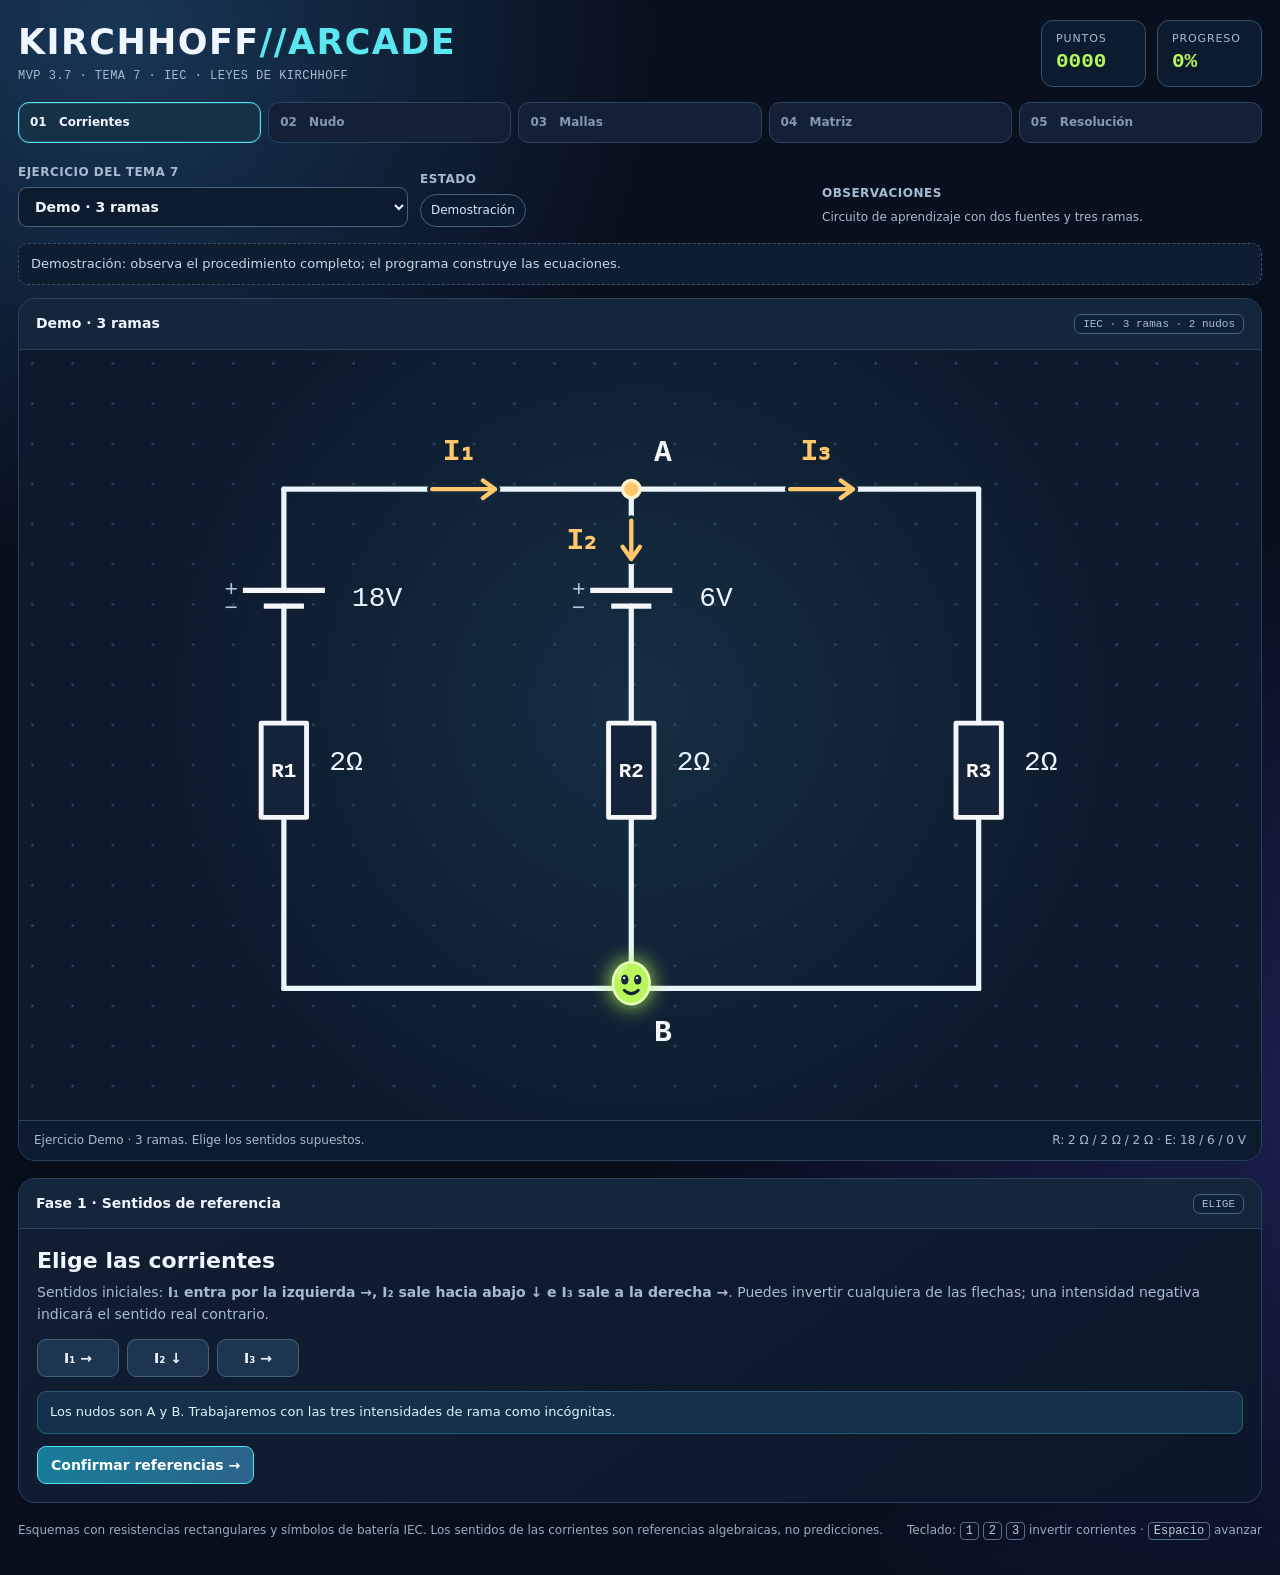
==== commit 8f10dfec: "Actualiza Kirchhoff Arcade: gusano animado y entrada de tensión sin unidad" ====
--- a/kirchhoff/index.html
+++ b/kirchhoff/index.html
@@ -4,7 +4,7 @@
 <meta charset="utf-8">
 <meta name="viewport" content="width=device-width, initial-scale=1">
 <meta name="color-scheme" content="dark">
-<title>Kirchhoff Arcade · MVP 3.6</title>
+<title>Kirchhoff Arcade · MVP 3.7</title>
 <style>
   :root { --bg:#09101d; --card:#111c30; --card2:#0c182b; --border:#2c415b; --txt:#f0f6ff; --muted:#a7bbd0; --cyan:#5ce6f0; --lime:#b7f75c; --amber:#ffc66b; --red:#ff7786; --purple:#ac98ff; }
   *{box-sizing:border-box}
@@ -54,19 +54,46 @@
   /* Un sombreado violeta tenue distingue la malla activa del ámbar de las corrientes,
      del verde del personaje y del blanco de los símbolos. Detrás de todos ellos. */
   .glowloop{fill:#7569a8;fill-opacity:.28;stroke:#c4b9f0;stroke-opacity:.67;stroke-width:1.8;stroke-dasharray:8 7;pointer-events:none}
-  .hero-body{fill:#b7f75c;stroke:#edffbe;stroke-width:2}
+  #hero{--worm-fill:#b7f75c;--worm-edge:#edffbe;--worm-dark:#619b36;--worm-glow:#b7f755}
+  #hero.hero-sad{--worm-fill:#a64a17;--worm-edge:#e99659;--worm-dark:#723317;--worm-glow:#e9965955}
+  .hero-body,.hero-segment{fill:var(--worm-fill);stroke:var(--worm-edge);stroke-width:1.4}
+  .hero-segment{stroke-width:1.1}
+  .hero-spine{fill:none;stroke:var(--worm-dark);stroke-width:10;stroke-linecap:round;stroke-linejoin:round}
+  .hero-shine{fill:none;stroke:var(--worm-edge);stroke-width:1.5;stroke-linecap:round;opacity:.5;pointer-events:none}
   .hero-eye{fill:#15233a}
-  .hero-body.sad{fill:#a64a17;stroke:#e99659}
-  .hero-limb{stroke:#d9ffc5;stroke-width:3.3;fill:none;stroke-linecap:round;stroke-linejoin:round}
-  .hero-limb.sad{stroke:#eea16f}
-  .hero-mouth{stroke:#122236;stroke-width:2;fill:none;stroke-linecap:round}
-  .hero-tip{fill:#edffbe;stroke:#b7f75c;stroke-width:2;stroke-linejoin:round}
-  .hero-tip.sad{fill:#e99659;stroke:#a64a17}
+  .hero-eye-light{fill:#fff;opacity:.9}
+  .hero-mouth{stroke:#122236;stroke-width:1.7;fill:none;stroke-linecap:round}
+  .hero-eyes{transform-box:fill-box;transform-origin:center;transition:transform .28s ease-in-out,opacity .25s ease-in-out}
+  #heroMouth{transition:opacity .25s ease-in-out}
+  .hero-open-smile{opacity:0;transform:scaleY(.2);transform-box:fill-box;transform-origin:center;transition:opacity .28s ease-in-out,transform .28s ease-in-out}
+  .hero-hand{opacity:0;transform:translateY(5px) scale(.6);transform-origin:11px 4px;transition:opacity .3s ease-in-out,transform .3s ease-in-out;pointer-events:none}
+  .hero-hand-outline{fill:var(--worm-fill);stroke:var(--worm-edge);stroke-width:1;stroke-linecap:round;stroke-linejoin:round}
+  .hero-greeting .hero-eyes{transform:scaleY(.18)}
+  .hero-greeting #heroMouth{opacity:0}
+  .hero-greeting .hero-open-smile{opacity:1;transform:scaleY(1)}
+  .hero-greeting .hero-hand{opacity:1;transform:translateY(0) scale(1)}
+  .hero-greeting #heroWave{animation:heroWave 1.2s ease-in-out;transform-origin:0 0}
+  @keyframes heroWave{0%,100%{transform:rotate(0deg)}20%,60%{transform:rotate(-17deg)}40%,80%{transform:rotate(18deg)}}
+  .hero-face{transform-box:fill-box;transform-origin:center}
+  .hero-pain{opacity:0;transition:opacity .28s ease-in-out;pointer-events:none}
+  .hero-happy .hero-eyes{transform:scaleY(.3)}
+  .hero-happy #heroMouth{opacity:0}
+  .hero-happy .hero-open-smile{opacity:1;transform:scaleY(1);animation:heroLaugh 1.15s ease-in-out infinite}
+  .hero-happy .hero-face{animation:heroJoy 1.15s ease-in-out infinite}
+  .hero-suffering .hero-eyes,.hero-suffering #heroMouth{opacity:0}
+  .hero-suffering .hero-pain{opacity:1}
+  .hero-suffering .hero-face{animation:heroWince .65s ease-in-out infinite}
+  .hero-suffering .hero-tear{animation:heroTear 1.3s ease-in-out infinite}
+  @keyframes heroJoy{0%,100%{transform:translateY(0) scale(1)}50%{transform:translateY(-.7px) scale(1.04)}}
+  @keyframes heroLaugh{0%,100%{transform:scaleY(.9)}50%{transform:scaleY(1.08)}}
+  @keyframes heroWince{0%,100%{transform:rotate(0deg)}25%{transform:rotate(-2deg)}75%{transform:rotate(2deg)}}
+  @keyframes heroTear{0%{opacity:0;transform:translateY(-1px)}25%{opacity:.9}100%{opacity:0;transform:translateY(5px)}}
+  .hero-tip{fill:var(--worm-edge);stroke:var(--worm-dark);stroke-width:1.5;stroke-linejoin:round}
   .lap-chip{color:var(--amber);font-weight:700;margin:6px 0 0}
   .eq-equals{display:flex;align-items:center;justify-content:center;font:900 30px ui-monospace,monospace;color:var(--cyan)}
-  #hero{filter:drop-shadow(0 0 9px #b7f755);cursor:pointer;pointer-events:all;touch-action:none;user-select:none}
+  #hero{filter:drop-shadow(0 0 6px var(--worm-glow));cursor:pointer;pointer-events:all;touch-action:none;user-select:none}
   #hero.hero-user-hidden{visibility:hidden;pointer-events:none}
-  #heroHit{fill:transparent;pointer-events:all;cursor:pointer}
+  #heroHit{fill:none;stroke:transparent;stroke-width:28;pointer-events:stroke;cursor:pointer}
   .boardfoot{display:flex;justify-content:space-between;gap:10px;flex-wrap:wrap;padding:10px 15px;background:#0d1b2e;border-top:1px solid var(--border);color:var(--muted);font-size:12px}
   .boardfoot b{color:var(--cyan);font-weight:600}
   .body{padding:18px}
@@ -238,7 +265,7 @@
 <body>
 <div class="shell">
   <header class="top">
-    <div><div class="logo">KIRCHHOFF<span>//ARCADE</span></div><div class="sub">MVP 3.6 · TEMA 7 · IEC · LEYES DE KIRCHHOFF</div></div>
+    <div><div class="logo">KIRCHHOFF<span>//ARCADE</span></div><div class="sub">MVP 3.7 · TEMA 7 · IEC · LEYES DE KIRCHHOFF</div></div>
     <div class="score"><div class="stat"><small>Puntos</small><strong id="score">0000</strong></div><div class="stat"><small>Progreso</small><strong id="percent">0%</strong></div></div>
   </header>
   <nav class="stages" id="stagebar" aria-label="Fases">
@@ -282,18 +309,37 @@
           <rect class="dirclick" tabindex="0" role="button" aria-label="Cambiar I2" id="dirHit1" x="353" y="74" width="92" height="67"/>
           <rect class="dirclick" tabindex="0" role="button" aria-label="Cambiar I3" id="dirHit2" x="395" y="43" width="127" height="65"/>
           <circle class="node-hit" id="nodeHit" tabindex="0" role="button" aria-label="Analizar nudo A" cx="345" cy="74" r="29"/>
-          <g id="hero" transform="translate(345 360)"><g id="heroShape">
-            <!-- Articulaciones independientes: brazos relajados hacia abajo en reposo. -->
-            <g id="heroArmLeft"><path class="hero-limb" d="M-10 -5 L-18 6 L-16 12"/></g>
-            <g id="heroArmRight"><path class="hero-limb" d="M10 -5 L18 6 L16 12"/></g>
-            <g id="heroLegLeft"><path class="hero-limb" d="M-6 10 L-9 21 L-14 24"/></g>
-            <g id="heroLegRight"><path class="hero-limb" d="M6 10 L9 21 L14 24"/></g>
-            <path class="hero-limb" d="M0 -12 V-19 M-4 -19 H4"/>
-            <path id="heroTip" class="hero-tip" d="M0 -28 L-7 -18 H7 Z"/>
-            <rect id="heroBody" class="hero-body" x="-12" y="-12" width="24" height="24" rx="7"/>
-            <circle class="hero-eye" cx="-4" cy="-4" r="2.2"/><circle class="hero-eye" cx="4" cy="-4" r="2.2"/>
-            <path id="heroMouth" class="hero-mouth" d="M-5 4 Q0 9 5 4"/>
-          </g><rect id="heroHit" x="-27" y="-29" width="54" height="58" aria-hidden="true"/></g>
+          <g id="hero" transform="translate(345 360)">
+            <g id="heroTail" visibility="hidden" aria-hidden="true">
+              <path id="heroSpine" class="hero-spine"/>
+              <g id="heroSegments"></g>
+            </g>
+            <g id="heroShape">
+              <path id="heroTip" visibility="hidden" class="hero-tip" d="M0 -26 Q-1 -26 -2 -23 L-9 -13 Q-10 -11 -7 -12 L0 -15 L7 -12 Q10 -11 9 -13 L2 -23 Q1 -26 0 -26Z"/>
+              <ellipse id="heroBody" class="hero-body" cx="0" cy="-3" rx="10.5" ry="12"/>
+              <path class="hero-shine" d="M-7 -6 Q-7 -11 -3 -12"/>
+              <g class="hero-face"><g class="hero-eyes"><ellipse class="hero-eye" cx="-3.7" cy="-5" rx="2.1" ry="2.8"/>
+              <ellipse class="hero-eye" cx="3.7" cy="-5" rx="2.1" ry="2.8"/>
+              <circle class="hero-eye-light" cx="-4.1" cy="-6" r=".7"/>
+              <circle class="hero-eye-light" cx="3.3" cy="-6" r=".7"/></g>
+              <path id="heroMouth" class="hero-mouth" d="M-4 1 Q0 5 4 1"/>
+              <g class="hero-open-smile" aria-hidden="true">
+                <path d="M-5 1 Q0 3 5 1 Q4 8 0 8 Q-4 8 -5 1Z" fill="#122236"/>
+                <path d="M-2.8 6 Q0 4.5 2.8 6 Q0 8.5 -2.8 6Z" fill="#f49b98"/>
+              </g>
+              <g class="hero-pain" aria-hidden="true">
+                <path d="M-6.5 -7 L-2.5 -5 L-6.5 -3 M6.5 -7 L2.5 -5 L6.5 -3 M-7 -10 Q-4 -11 -2 -9 M2 -9 Q4 -11 7 -10" fill="none" stroke="#122236" stroke-width="1.5" stroke-linecap="round" stroke-linejoin="round"/>
+                <path d="M-5 2 Q0 -1 5 2 L4 7 Q0 5 -4 7Z" fill="#fff0d6" stroke="#122236" stroke-width="1.2" stroke-linejoin="round"/>
+                <path d="M-4.5 4 H4.5 M-1.5 1 V6 M1.5 1 V6" fill="none" stroke="#122236" stroke-width=".7"/>
+                <path class="hero-tear" d="M8 -2 Q12 3 8 3 Q5 3 8 -2Z" fill="#8ee8fa"/>
+              </g></g>
+              <g class="hero-hand" aria-hidden="true"><g transform="translate(11 4)"><g id="heroWave">
+                <path d="M-2 0 Q7 2 7 -8" fill="none" stroke="var(--worm-edge)" stroke-width="2.6" stroke-linecap="round"/>
+                <path class="hero-hand-outline" d="M5 -7 L2 -11 Q1 -13 2.5 -13 Q4 -13 5 -10 L4 -17 Q4 -19 5.5 -18 L7 -12 L7 -20 Q8 -22 9 -20 L9.5 -12 L11 -18 Q12 -20 13 -18 L12 -10 L14 -14 Q16 -16 16 -13 L13 -6 Q9 -2 5 -7Z"/>
+              </g></g></g>
+            </g>
+            <path id="heroHit" visibility="hidden" aria-hidden="true"/>
+          </g>
         </svg>
       </div>
       <div id="boardEquations" class="board-equations hide" aria-live="polite">
@@ -531,7 +577,8 @@
             termNodes.set(key,node);
             node.addEventListener('animationend',()=>node.classList.remove('blink-three'),{once:true});
           }
-          if(j)slot.append(document.createTextNode(' + '));
+          if(j)slot.append(document.createTextNode(e.negative?' − ':' + '));
+          else if(e.negative)slot.append(document.createTextNode('−'));
           slot.append(node);
         }
       }
@@ -555,11 +602,12 @@
         const entries=[];
         halves.slice(0,2).forEach((part,side)=>{
           const used=new Set();
-          for(const match of part.matchAll(/I([1-6₁₂₃₄₅₆])/gi)){
-            const index=subs.includes(match[1])?subs.indexOf(match[1]):Number(match[1])-1;
+          for(const match of part.replace(/\s/g,'').matchAll(/([+-]?)I([1-6₁₂₃₄₅₆])/gi)){
+            const index=subs.includes(match[2])?subs.indexOf(match[2]):Number(match[2])-1;
             if(index<0||index>=namesList.length||used.has(index))continue;
             used.add(index);
-            entries.push({side,key:index+':'+side,name:namesList[index]});
+            const negative=match[1]==='-';
+            entries.push({side,key:index+':'+side+':'+negative,name:namesList[index],negative});
           }
         });
         return entries;
@@ -602,6 +650,12 @@
   }
   function checkTermValue(answer,expected,branch,isSource,six){
     const value=answer.trim().replace(/\s/g,'').replace(/−/g,'-').replace(/,/g,'.').replace(/\*/g,'·').replace(/Ω/g,'').replace(/\u00b7/g,'·');
+    if(isSource){
+      // La unidad se muestra en la etiqueta; escribir V sigue siendo opcional.
+      if(!/^[+-]?(?:\d+(?:\.\d*)?|\.\d+)v?$/i.test(value))return false;
+      const numeric=Number(value.replace(/v$/i,''));
+      return Number.isFinite(numeric)&&Math.abs(numeric-expected)<=1e-5;
+    }
     const correct=termAnswer(expected,branch,isSource,six).replace(/−/g,'-').replace(/,/g,'.');
     const subs=['₁','₂','₃','₄','₅','₆'];
     const normalized=v=>v.replace(/^\+/,'').replace(/I([1-6])/gi,(_,n)=>'I'+subs[Number(n)-1]).toLowerCase();
@@ -613,9 +667,9 @@
     const name=(six?NAMES6:names)[branch];
     const display=isSource?formatNumber(Math.abs(value))+' V':formatNumber(six?R6[branch]:R[branch])+' Ω';
     host.innerHTML=`<h3>Nivel ${difficulty()} · ${isSource?'Fuente de tensión':'Resistencia'} · ${display}</h3>`+
-      `<div>El personaje se ha detenido. ${guided?'Selecciona el signo correcto antes de continuar.':'Introduce el término con signo y unidad o intensidad. La flecha y el componente indican el signo.'}</div>`+
+      `<div>El personaje se ha detenido. ${guided?'Selecciona el signo correcto antes de continuar.':isSource?'Introduce el valor de tensión con su signo, sin escribir V. La flecha y el componente indican el signo.':'Introduce el término de resistencia con signo e intensidad. La flecha y el componente indican el signo.'}</div>`+
       (guided?`<div class="choices"><button type="button" data-sign="1">+ ${isSource?'U':name}</button><button type="button" data-sign="-1">− ${isSource?'U':name}</button></div>`:
-      `<label>Término de ${isSource?'tensión':'resistencia'}<input class="term-answer" autocomplete="off" spellcheck="false" placeholder="${isSource?'+6V':'−2·I₂'}" aria-label="Término de la ecuación"></label><button type="button" class="primary term-check">Comprobar término</button>`)+
+      `<label>Término de ${isSource?'tensión (V)':'resistencia'}<input class="term-answer" autocomplete="off" spellcheck="false" placeholder="${isSource?'+6':'−2·I₂'}" aria-label="Término de la ecuación"></label><button type="button" class="primary term-check">Comprobar término</button>`)+
       '<div class="feedback" role="status"></div>';
     return new Promise(resolve=>{
       const finish=valid=>{
@@ -945,7 +999,7 @@
     S.pass='resistors';S.route=createRoute(S.loop,S.cw);S.waypoint=-1;S.legIndex=0;S.es=[];S.rs=[];
     $('sourceBuild').textContent='—';$('resBuild').textContent='—';
     clearFX();clearElementHighlight();
-    positionHero(S.route.start.x,S.route.start.y,0);setHeroGait(false);setHeroMood(false);updateLoopSelect();drawFinished();
+    positionHero(S.route.start.x,S.route.start.y,0,true);setHeroGait(false);setHeroMood(false);updateLoopSelect();drawFinished();
     if(S.loops.every(Boolean)){show('goMatrix',true)}else show('goMatrix',false);
   }
   // Cada rama se traza continuamente desde B hasta A, pasando por todos sus componentes.
@@ -975,23 +1029,159 @@
     if(Math.abs(dy)>0)return dy>0?180:0;
     return 0;
   }
-  function positionHero(x,y,angle=null){
+  // La cabeza sigue la rama y el cuerpo conserva su trazado al doblar una esquina.
+  // El ritmo depende de la distancia real, nunca de la frecuencia de la pantalla.
+  const heroMotion={x:345,y:360,angle:0,trail:[],distance:0,moving:false,phase:0,started:false,retract:1,restId:0,restReq:null,restResolve:null,heading:0,turnFrom:0,turnAt:0,idleTimer:null,idleEnd:null};
+  const heroNS='http://www.w3.org/2000/svg';
+  const heroSegments=Array.from({length:8},()=>{
+    const g=document.createElementNS(heroNS,'g');
+    const body=document.createElementNS(heroNS,'ellipse');body.setAttribute('class','hero-segment');
+    const shine=document.createElementNS(heroNS,'path');shine.setAttribute('class','hero-shine');
+    g.append(body,shine);$('heroSegments').append(g);return {g,body,shine};
+  });
+  function positionHero(x,y,angle=null,reset=false){
+    const h=heroMotion,delta=Math.hypot(x-h.x,y-h.y);
+    if(h.restReq!==null)cancelHeroRest();
+    if(reset||delta>60){
+      stopHeroGreeting();clearHeroReaction();
+      h.trail=[];h.distance=0;h.phase=0;h.started=false;h.retract=1;
+      $('heroTip').setAttribute('opacity','1');
+      $('heroTail').setAttribute('visibility','hidden');
+      $('heroTip').setAttribute('visibility','hidden');
+      $('heroHit').setAttribute('visibility','hidden');
+    }
+    else if(delta>.001){h.distance+=delta;h.trail.unshift({x:h.x,y:h.y});}
+    h.x=x;h.y=y;
+    if(angle!==null){
+      const now=performance.now(),t=Math.min(1,Math.max(0,(now-h.turnAt)/240)),ease=t*t*(3-2*t);
+      h.angle=h.turnFrom+(h.heading-h.turnFrom)*ease;
+      if(reset||delta>60){h.angle=angle;h.heading=angle;h.turnFrom=angle;h.turnAt=now;}
+      else if(Math.abs(((angle-h.heading+180)%360+360)%360-180)>.01){
+        h.turnFrom=h.angle;
+        h.heading=h.angle+((angle-h.angle+180)%360+360)%360-180;
+        h.turnAt=now;
+      }
+    }
+    // Solo se necesitan los últimos 100 píxeles del recorrido.
+    let length=0,previous={x,y};
+    for(let i=0;i<h.trail.length;i++){
+      length+=Math.hypot(h.trail[i].x-previous.x,h.trail[i].y-previous.y);
+      previous=h.trail[i];if(length>100){h.trail.length=i+1;break;}
+    }
     $('hero').setAttribute('transform',`translate(${x} ${y})`);
-    if(angle!==null)$('heroShape').setAttribute('transform',`rotate(${angle})`);
-  }
-  // La oscilación depende de la distancia recorrida: mantiene el ritmo aunque varíe
-  // la frecuencia de actualización de pantalla. En reposo, ambos brazos caen.
+    $('heroShape').setAttribute('transform',`rotate(${h.angle})`);
+  }
+  function heroTrailPoint(behind){
+    const h=heroMotion;let a={x:h.x,y:h.y};
+    for(const b of h.trail){
+      const span=Math.hypot(b.x-a.x,b.y-a.y);
+      if(span>0&&behind<=span){const t=behind/span;return {x:a.x+(b.x-a.x)*t-h.x,y:a.y+(b.y-a.y)*t-h.y};}
+      behind-=span;a=b;
+    }
+    const r=h.angle*Math.PI/180;
+    const last=h.trail.at(-1),before=h.trail.at(-2);
+    const dx=last&&before?last.x-before.x:-Math.sin(r),dy=last&&before?last.y-before.y:Math.cos(r);
+    const len=Math.hypot(dx,dy)||1;
+    return {x:a.x-h.x+dx/len*behind,y:a.y-h.y+dy/len*behind};
+  }
   function setHeroGait(moving,distance=0){
-    const step=moving?Math.sin(distance*0.11):0;
-    const angles=moving?[-32*step,32*step,29*step,-29*step]:[0,0,0,0];
-    const groups=[['heroArmLeft',-10,-5],['heroArmRight',10,-5],['heroLegLeft',-6,10],['heroLegRight',6,10]];
-    groups.forEach(([id,x,y],i)=>$(id).setAttribute('transform',`rotate(${angles[i].toFixed(2)} ${x} ${y})`));
+    const h=heroMotion;
+    // Al parar, se conserva la postura: no hay salto de longitud ni de fase.
+    if(moving){clearHeroReaction();h.started=true;h.phase=Math.max(0,h.distance-43)*2*Math.PI/64;}
+    $('heroTip').setAttribute('visibility',h.started?'visible':'hidden');
+    const revealed=h.started&&h.distance>0;
+    $('heroTail').setAttribute('visibility',revealed?'visible':'hidden');
+    $('heroHit').setAttribute('visibility',revealed?'visible':'hidden');
+    // Al salir del nudo, la cola nace en el punto de partida sin sobresalir por detrás.
+    const growth=Math.min(1,h.distance/14);
+    const soften=growth*growth*(3-2*growth)*h.retract;
+    $('heroTail').setAttribute('opacity',(Math.min(1,h.distance/9)*h.retract).toFixed(3));
+    h.moving=moving;
+    syncHeroGreeting();
+    const squeeze=(1-Math.cos(h.phase))/2;
+    const length=Math.min(h.distance,43-13*squeeze)*h.retract;
+    const pts=Array.from({length:9},(_,i)=>{
+      const u=i/8,p=heroTrailPoint(u*length),a=heroTrailPoint(Math.max(0,u*length-.8)),b=heroTrailPoint(u*length+.8);
+      const dx=b.x-a.x,dy=b.y-a.y,n=Math.hypot(dx,dy)||1;
+      const arch=3.6*squeeze*soften*Math.sin(Math.PI*u);
+      return {x:p.x-dy/n*arch,y:p.y+dx/n*arch};
+    });
+    const spine=pts.map((p,i)=>`${i?'L':'M'}${p.x.toFixed(2)} ${p.y.toFixed(2)}`).join(' ');
+    $('heroSpine').setAttribute('d',spine);$('heroSpine').setAttribute('stroke-width',(10*soften).toFixed(2));$('heroHit').setAttribute('d',spine);
+    // Se dibuja desde la cola: las uniones quedan ocultas bajo el anillo siguiente.
+    heroSegments.forEach(({g,body,shine},index)=>{
+      const i=8-index,p=pts[i],front=pts[i-1];
+      const angle=Math.atan2(front.y-p.y,front.x-p.x)*180/Math.PI+90;
+      const u=i/8,wave=Math.sin(h.phase-u*3.4);
+      const width=(7.7-3.4*u)*(1+.15*squeeze+.06*wave)*soften;
+      g.setAttribute('transform',`translate(${p.x.toFixed(2)} ${p.y.toFixed(2)}) rotate(${angle.toFixed(2)})`);
+      body.setAttribute('rx',width.toFixed(2));body.setAttribute('ry',((length/8*.78+1.1)*soften).toFixed(2));
+      shine.setAttribute('d',`M${(-width*.58).toFixed(2)} -1 Q${(-width*.5).toFixed(2)} -3 -1 -3`);
+    });
+  }
+  function stopHeroGreeting(){
+    const h=heroMotion;
+    if(h.idleTimer!==null){clearTimeout(h.idleTimer);h.idleTimer=null;}
+    if(h.idleEnd!==null){clearTimeout(h.idleEnd);h.idleEnd=null;}
+    $('hero').classList.remove('hero-greeting');
+  }
+  function syncHeroGreeting(){
+    const h=heroMotion;
+    if(h.moving||h.started||h.restReq!==null){stopHeroGreeting();return;}
+    if(h.idleTimer!==null)return;
+    h.idleTimer=setTimeout(()=>{
+      h.idleTimer=null;
+      if(h.moving||h.started||h.restReq!==null)return;
+      $('hero').classList.add('hero-greeting');
+      h.idleEnd=setTimeout(()=>{
+        h.idleEnd=null;$('hero').classList.remove('hero-greeting');
+      },1500);
+      syncHeroGreeting();
+    },5000);
+  }
+  function cancelHeroRest(){
+    const h=heroMotion;h.restId++;
+    if(h.restReq!==null){cancelAnimationFrame(h.restReq);h.restReq=null;}
+    if(h.restResolve){const done=h.restResolve;h.restResolve=null;done(false);}
+    h.retract=1;$('heroTip').setAttribute('opacity','1');
+  }
+  // Solo al cerrar el recorrido completo; las pausas didácticas conservan la postura.
+  function restHero(){
+    cancelHeroRest();stopHeroGreeting();clearHeroReaction();
+    const h=heroMotion,token=h.restId;
+    const angle=((h.angle+180)%360+360)%360-180;
+    return new Promise(resolve=>{
+      h.restResolve=resolve;let began=null;
+      function frame(now){
+        if(token!==h.restId)return;
+        if(began===null)began=now;
+        const t=Math.min(1,(now-began)/650),ease=t*t*(3-2*t);
+        h.retract=1-ease;setHeroGait(false);
+        $('heroTip').setAttribute('opacity',(1-ease).toFixed(3));
+        h.angle=angle*(1-ease);
+        $('heroShape').setAttribute('transform',`rotate(${h.angle.toFixed(2)})`);
+        if(t<1){h.restReq=requestAnimationFrame(frame);return;}
+        h.restReq=null;h.restResolve=null;
+        h.angle=0;h.heading=0;h.turnFrom=0;h.turnAt=performance.now();h.distance=0;h.phase=0;h.trail=[];h.started=false;h.retract=1;
+        setHeroGait(false);$('heroTip').setAttribute('opacity','1');
+        resolve(true);
+      }
+      h.restReq=requestAnimationFrame(frame);
+    });
+  }
+  function clearHeroReaction(){
+    $('hero').classList.remove('hero-happy','hero-suffering');
+  }
+  function setHeroReaction(sign){
+    stopHeroGreeting();clearHeroReaction();
+    setHeroMood(sign<0);
+    $('hero').classList.add(sign<0?'hero-suffering':'hero-happy');
   }
   function setHeroMood(sad){
+    $('hero').classList.toggle('hero-sad',sad);
     $('heroBody').classList.toggle('sad',sad);
     $('heroTip').classList.toggle('sad',sad);
-    $('heroShape').querySelectorAll('.hero-limb').forEach(e=>e.classList.toggle('sad',sad));
-    $('heroMouth').setAttribute('d',sad?'M-5 8 Q0 2 5 8':'M-5 4 Q0 9 5 4');
+    $('heroMouth').setAttribute('d',sad?'M-4 4 Q0 0 4 4':'M-4 1 Q0 5 4 1');
   }
   function clearFX(){clearEquationArrowPulse();stopFlow();$('sourceArrowFX').innerHTML='';$('componentFX').innerHTML='';clearElementHighlight();}
   function pointOnPath(points,fraction){
@@ -1057,8 +1247,8 @@
       $('advance').disabled=false;$('advance').textContent='Continuar recorrido →';
     });
   }
-  // Velocidad constante: 4.4 ms/px en la versión 0.4; ahora 8.8 ms/px (mitad de velocidad).
-  const HERO_MS_PER_PX=8.8;
+  // Reducir la velocidad un 10 % implica dividir la velocidad anterior por 0,9.
+  const HERO_MS_PER_PX=8.8/0.9;
   function moveAlongPolyline(points,leg){
     if(points.length<2)return Promise.resolve();
     const distances=[0];
@@ -1106,7 +1296,7 @@
       if(S.pass==='sources'&&p.component==='source'){
         const v=E[leg.branch]*leg.d;
         renderComponentFX(p,v);
-        setHeroMood(v<0);
+        setHeroReaction(v);
         if(!await challengeTerm('termChallenge',v,leg.branch,true))return;
         if(token!==flowToken)return;
         S.es.push({v,i:leg.branch});
@@ -1117,7 +1307,7 @@
       }else if(S.pass==='resistors'&&p.component==='resistor'){
         const v=R[leg.branch]*S.signs[leg.branch]*leg.d;
         renderComponentFX(p,v);
-        setHeroMood(v<0);
+        setHeroReaction(v);
         if(!await challengeTerm('termChallenge',v,leg.branch,false))return;
         if(token!==flowToken)return;
         S.rs.push({v,i:leg.branch});
@@ -1144,11 +1334,12 @@
     try{await animateLeg(leg)}catch(err){console.error(err);msg('loopFeedback','No se pudo completar la animación: '+err.message,'bad');S.animating=false;return}
     if(token!==flowToken)return;
     S.legIndex++;
-    S.animating=false;
     if(S.legIndex>=S.route.legs.length){
+      await restHero();if(token!==flowToken)return;
+      S.animating=false;
       if(S.pass==='resistors'){
-        // Primera vuelta R·I cerrada: el muñeco recupera la vertical en B.
-        positionHero(345,BOT,0);setHeroGait(false);setHeroMood(false);clearFX();
+        // La recogida y el giro de reposo han terminado en B.
+        setHeroMood(false);clearFX();
         S.pass='sources';S.route=createRoute(S.loop,S.cw);S.legIndex=0;
         updateLoopsArrows();renderBoardEquations();
         $('lapLabel').textContent='Vuelta 2/2 · fuentes de tensión';
@@ -1158,14 +1349,15 @@
       }else finishLoop();
       return;
     }
+    S.animating=false;
     $('advance').disabled=true;
     $('boardState').textContent=`Rama ${leg.branch+1} recorrida. Continúa hacia el siguiente elemento sin detenerse en los nudos.`;
     await nextInLoop();
   }
   $('advance').onclick=nextInLoop;
   function finishLoop(){
-    // Al terminar una malla, el personaje se queda derecho, con brazos caídos.
-    positionHero(345,BOT,0);setHeroGait(false);setHeroMood(false);
+    // El cuerpo ya está recogido y la cara ha recuperado el reposo.
+    setHeroMood(false);
     const source= S.es.reduce((a,p)=>a+p.v,0), row=[0,0,0];
     S.rs.forEach(p=>row[p.i]+=p.v);
     S.loops[S.loop]={sources:S.es.slice(),resistors:S.rs.slice(),source,row,cw:S.cw};
@@ -1377,7 +1569,7 @@
     $('reduceMsg').textContent='';
     $('reduceRows').innerHTML=hasReduction()?active.parts.map((parts,i)=>parts.length>1?`<div class="reduce-row"><b>R${i+1}</b> (${isParallel(i)?'paralelo':'serie'}): ${isParallel(i)?'1/R'+(i+1)+' = '+parts.map(r=>'1/'+formatNumber(r)).join(' + '):'R'+(i+1)+' = '+parts.map(formatNumber).join(' + ')}. Resultado: <input aria-label="Equivalencia R${i+1}" data-reduce="${i}" inputmode="decimal" placeholder="?"> Ω</div>`:'').join(''):'';
     $('boardState').textContent='Ejercicio '+active.label+'. Elige los sentidos supuestos.';
-    positionHero(345,BOT,0);setHeroGait(false);setHeroMood(false);phase(0)
+    positionHero(345,BOT,0,true);setHeroGait(false);setHeroMood(false);phase(0)
   }
   $('playAgain').onclick=newGame;
   document.addEventListener('keydown',e=>{
@@ -1449,7 +1641,7 @@
     if(A6.flowReq!==null){cancelAnimationFrame(A6.flowReq);A6.flowReq=null;}
     $('flowFX').innerHTML='';$('componentFX').innerHTML='';$('sourceArrowFX').innerHTML='';
     document.querySelectorAll('.component-lit,.flash-term').forEach(el=>el.classList.remove('component-lit','flash-term'));
-    setHeroGait(false);setHeroMood(false);$('heroShape').setAttribute('transform','rotate(0)');
+    setHeroGait(false);setHeroMood(false);positionHero(heroMotion.x,heroMotion.y,0);
   }
   function sixSVG(){
     // Capa inferior: el fondo de la malla activa jamás tapa conductores ni valores.
@@ -1559,7 +1751,7 @@
     show('advKCL',false);show('advLoops',false);show('advMatrix',false);show('advSolve',false);show('advResultPanel',false);show('advStart',true);
     $('phaseHead').textContent='Tema 7 · Actividad resuelta 7.6';$('phaseChip').textContent='4 NUDOS';
     sixText('advInfo','Selecciona los sentidos de las seis corrientes. Cada elección es una referencia algebraica válida.');
-    positionHero(...N6.C,0);setHeroGait(false);setHeroMood(false);sixRefArrow();sixMeshArrows();
+    positionHero(...N6.C,0,true);setHeroGait(false);setHeroMood(false);sixRefArrow();sixMeshArrows();
     $('score').textContent='0000';$('percent').textContent='0%';
   }
   function sixNodeSides(row){
@@ -1624,7 +1816,7 @@
     $('advNext').disabled=!!A6.done[index];$('advNext').textContent=A6.done[index]?'Malla completada ✓':'Iniciar recorrido desde '+start+' →';
     document.querySelectorAll('[data-sixloop]').forEach(b=>b.classList.toggle('selected',Number(b.dataset.sixloop)===index));
     $('advCw').classList.toggle('selected',A6.cw);$('advCcw').classList.toggle('selected',!A6.cw);
-    sixMeshArrows();positionHero(...N6[start],0);setHeroMood(false);setHeroGait(false);
+    sixMeshArrows();positionHero(...N6[start],0,true);setHeroMood(false);setHeroGait(false);
     sixText('advLoopMsg',A6.done[index]?'Malla '+(index+1)+' completada. Elige otra pendiente.':'Malla '+(index+1)+' preparada. Salida desde el nudo '+start+'. Las bolitas recorrerán todas sus ramas durante Σ R·I.');
     sixRenderRows();
   }
@@ -1645,7 +1837,7 @@
       function step(ts){
         if(token!==A6.runId){resolve();return}
         if(start===null)start=ts;
-        const walked=Math.min(total,(ts-start)/8.8),pos=sixPointAt(pts,distances,walked);
+        const walked=Math.min(total,(ts-start)/HERO_MS_PER_PX),pos=sixPointAt(pts,distances,walked);
         positionHero(pos.x,pos.y,pos.angle);setHeroGait(walked<total,walked);
         setHeroMood(A6.pass==='R'&&opposite);
         if(walked<total)A6.animReq=requestAnimationFrame(step);
@@ -1700,7 +1892,7 @@
     A6.running=true;$('advNext').disabled=true;$('advNext').textContent='Recorriendo...';
     const route=sixOrientRoute(k,cw);
     // El personaje comienza físicamente en el nudo seleccionado, sin teletransporte.
-    positionHero(...N6[START6[k]],0);setHeroGait(false);setHeroMood(false);
+    positionHero(...N6[START6[k]],0,true);setHeroGait(false);setHeroMood(false);
     for(const leg of route){
       if(token!==A6.runId)return;
       const id=leg.id,edge=EDGES6[id],d=leg.d,points=(d===1?edge.p:edge.p.slice().reverse());
@@ -1716,6 +1908,7 @@
         if(token!==A6.runId)return;from=j;
         if(isRelevant){
           const val=sixSignFX(id,p,d);const el=$('sixCmp'+id+(pass==='R'?'R':'U'));
+          setHeroReaction(val);
           if(el)el.classList.add('component-lit');
           if(!await challengeTerm('sixTermChallenge',val,id,pass==='U',true))return;
           if(token!==A6.runId)return;
@@ -1731,7 +1924,8 @@
       sixStopFlow();
     }
     if(token!==A6.runId)return;
-    A6.running=false;positionHero(...N6[START6[k]],0);setHeroGait(false);setHeroMood(false);
+    await restHero();if(token!==A6.runId)return;
+    A6.running=false;setHeroMood(false);
     if(pass==='R'){
       A6.pass='U';sixText('advLap','Vuelta 2/2 · Σ U · Malla '+(k+1)+' · salida '+START6[k]);sixMeshArrows();
       $('advNext').disabled=false;$('advNext').textContent='Iniciar vuelta de tensiones desde '+START6[k]+' →';
